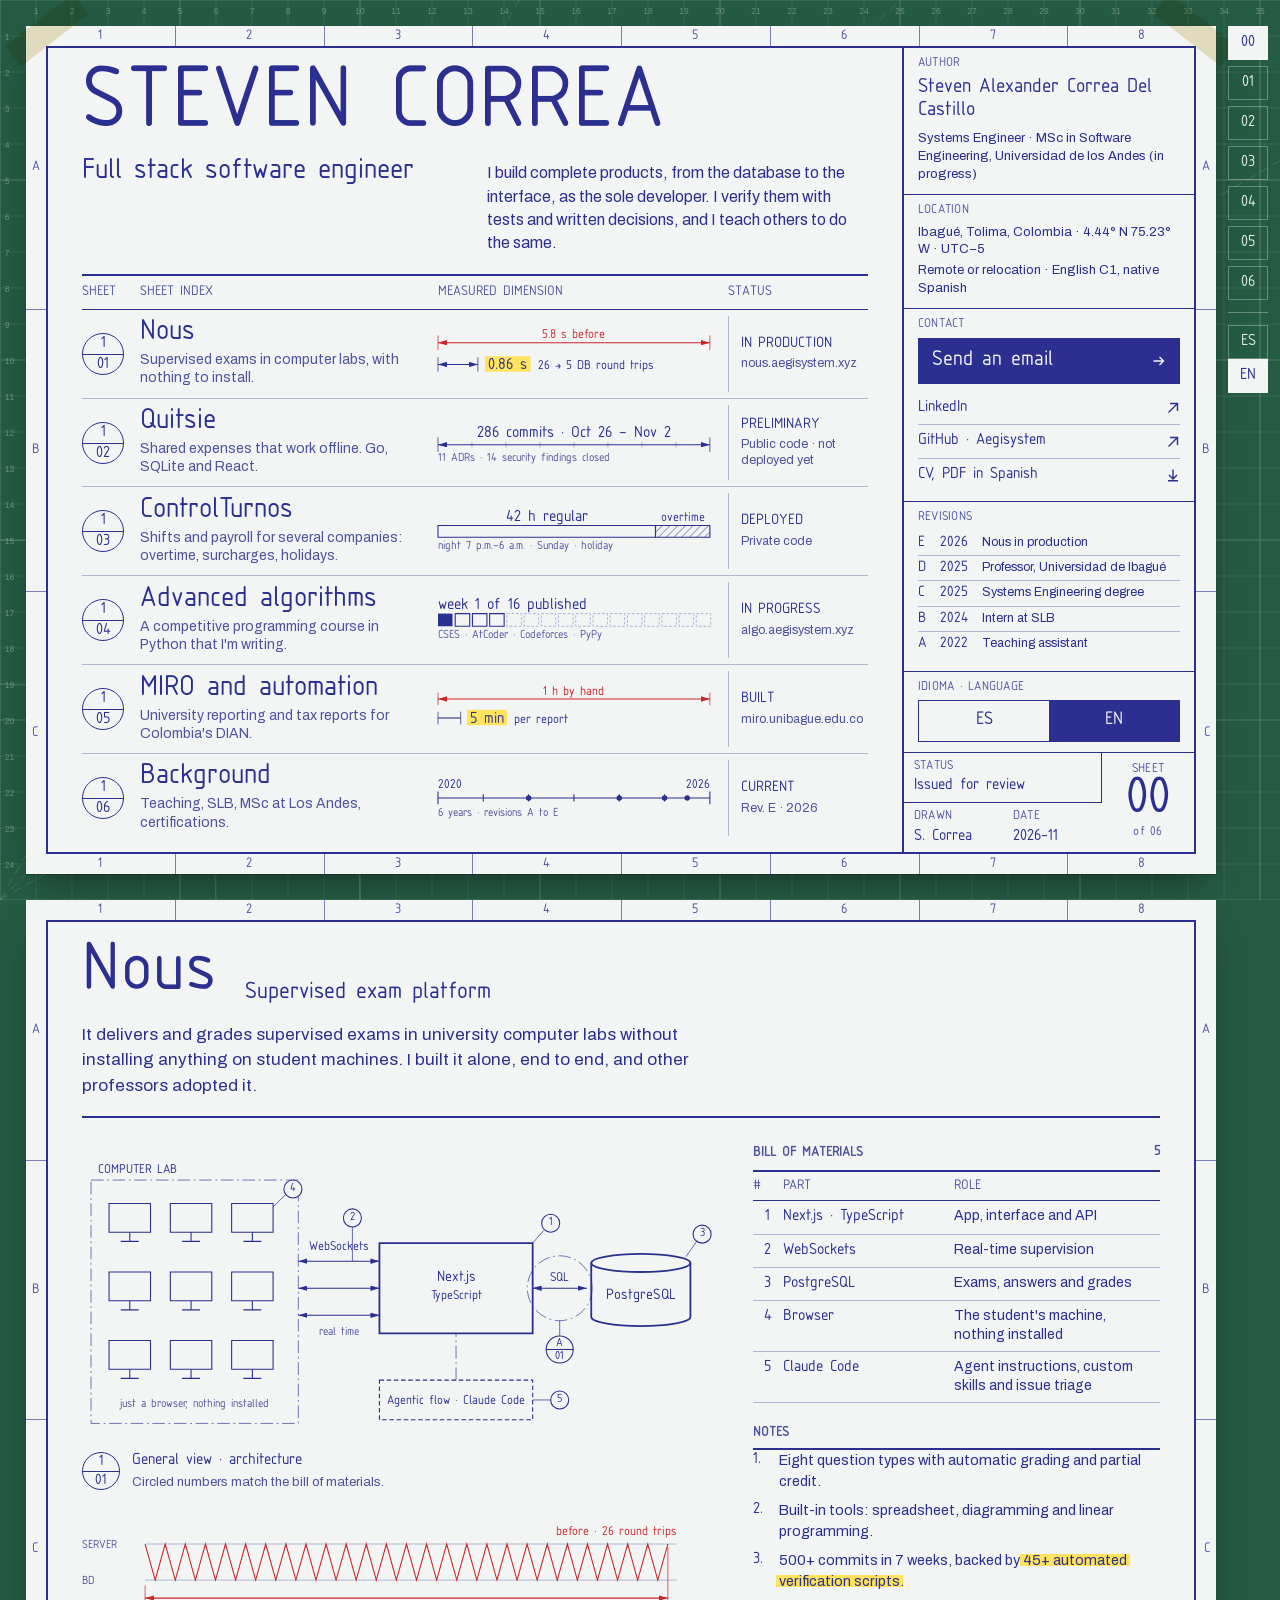
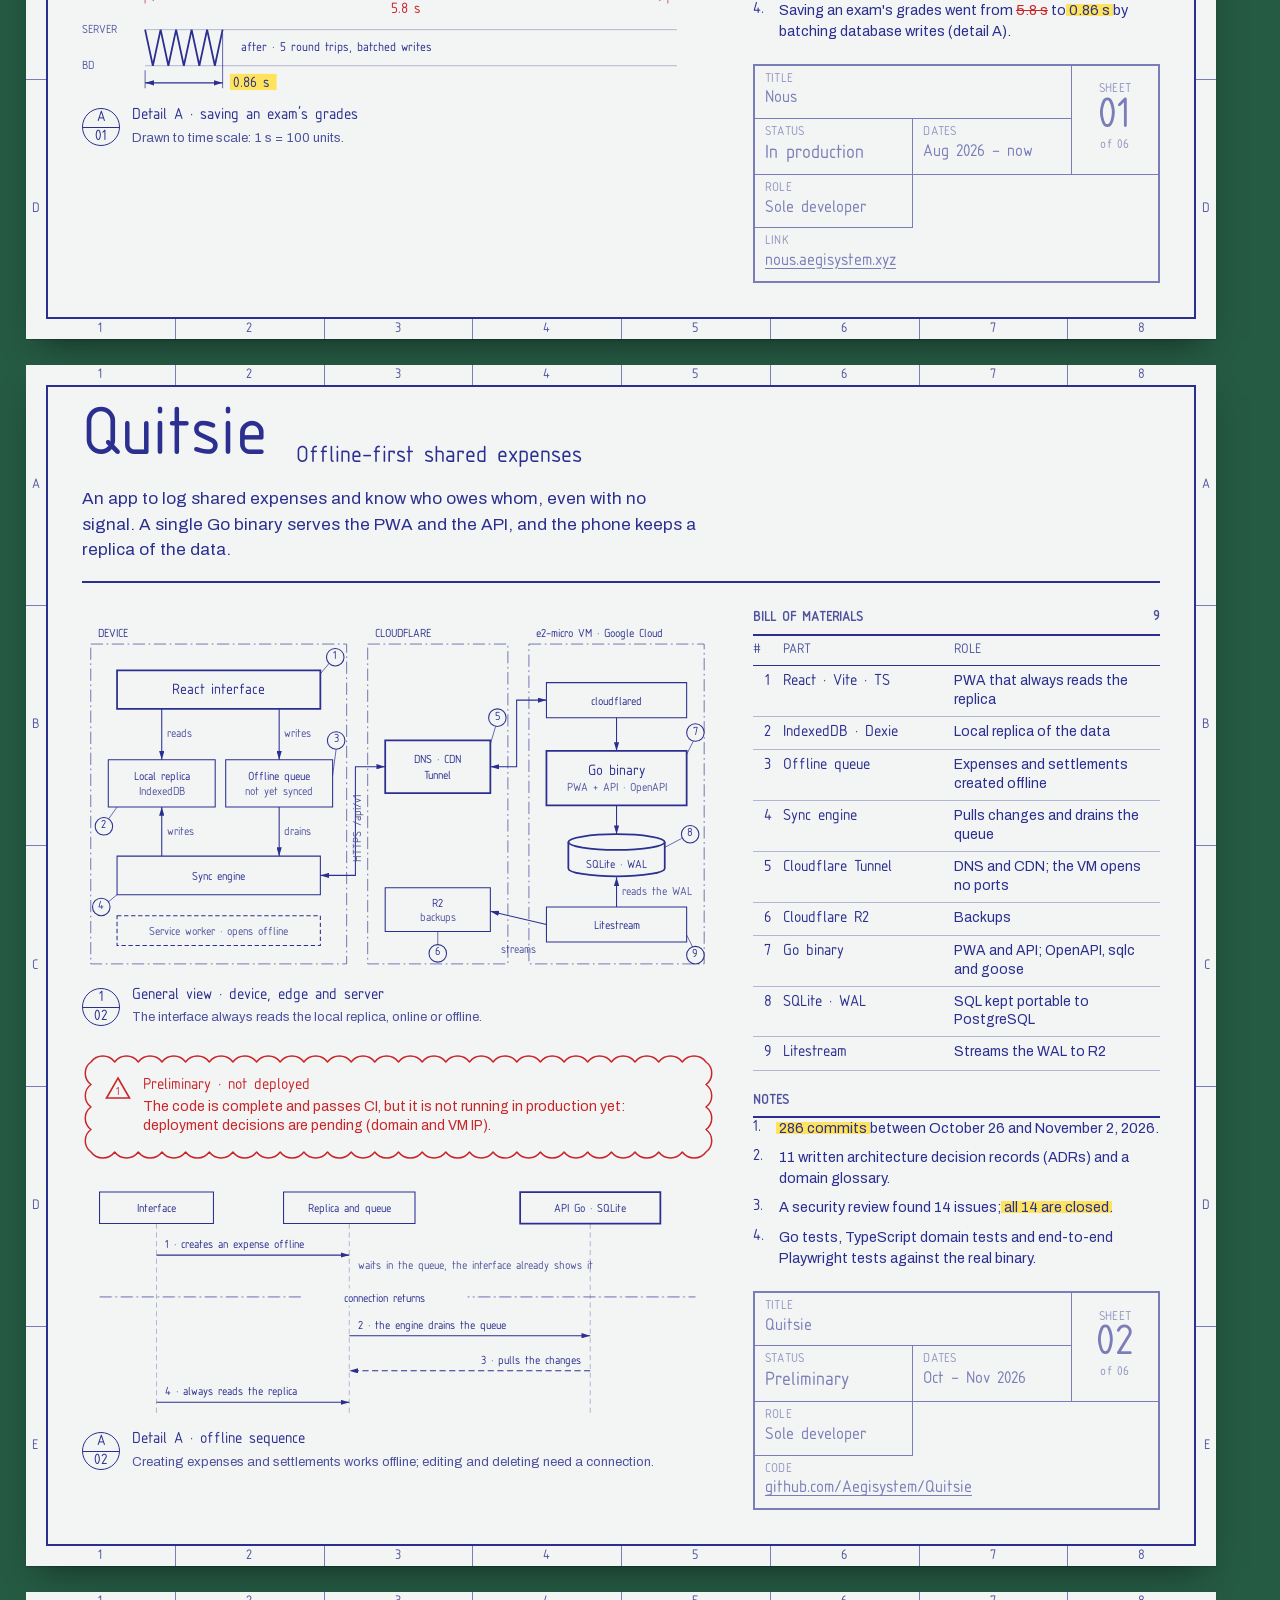
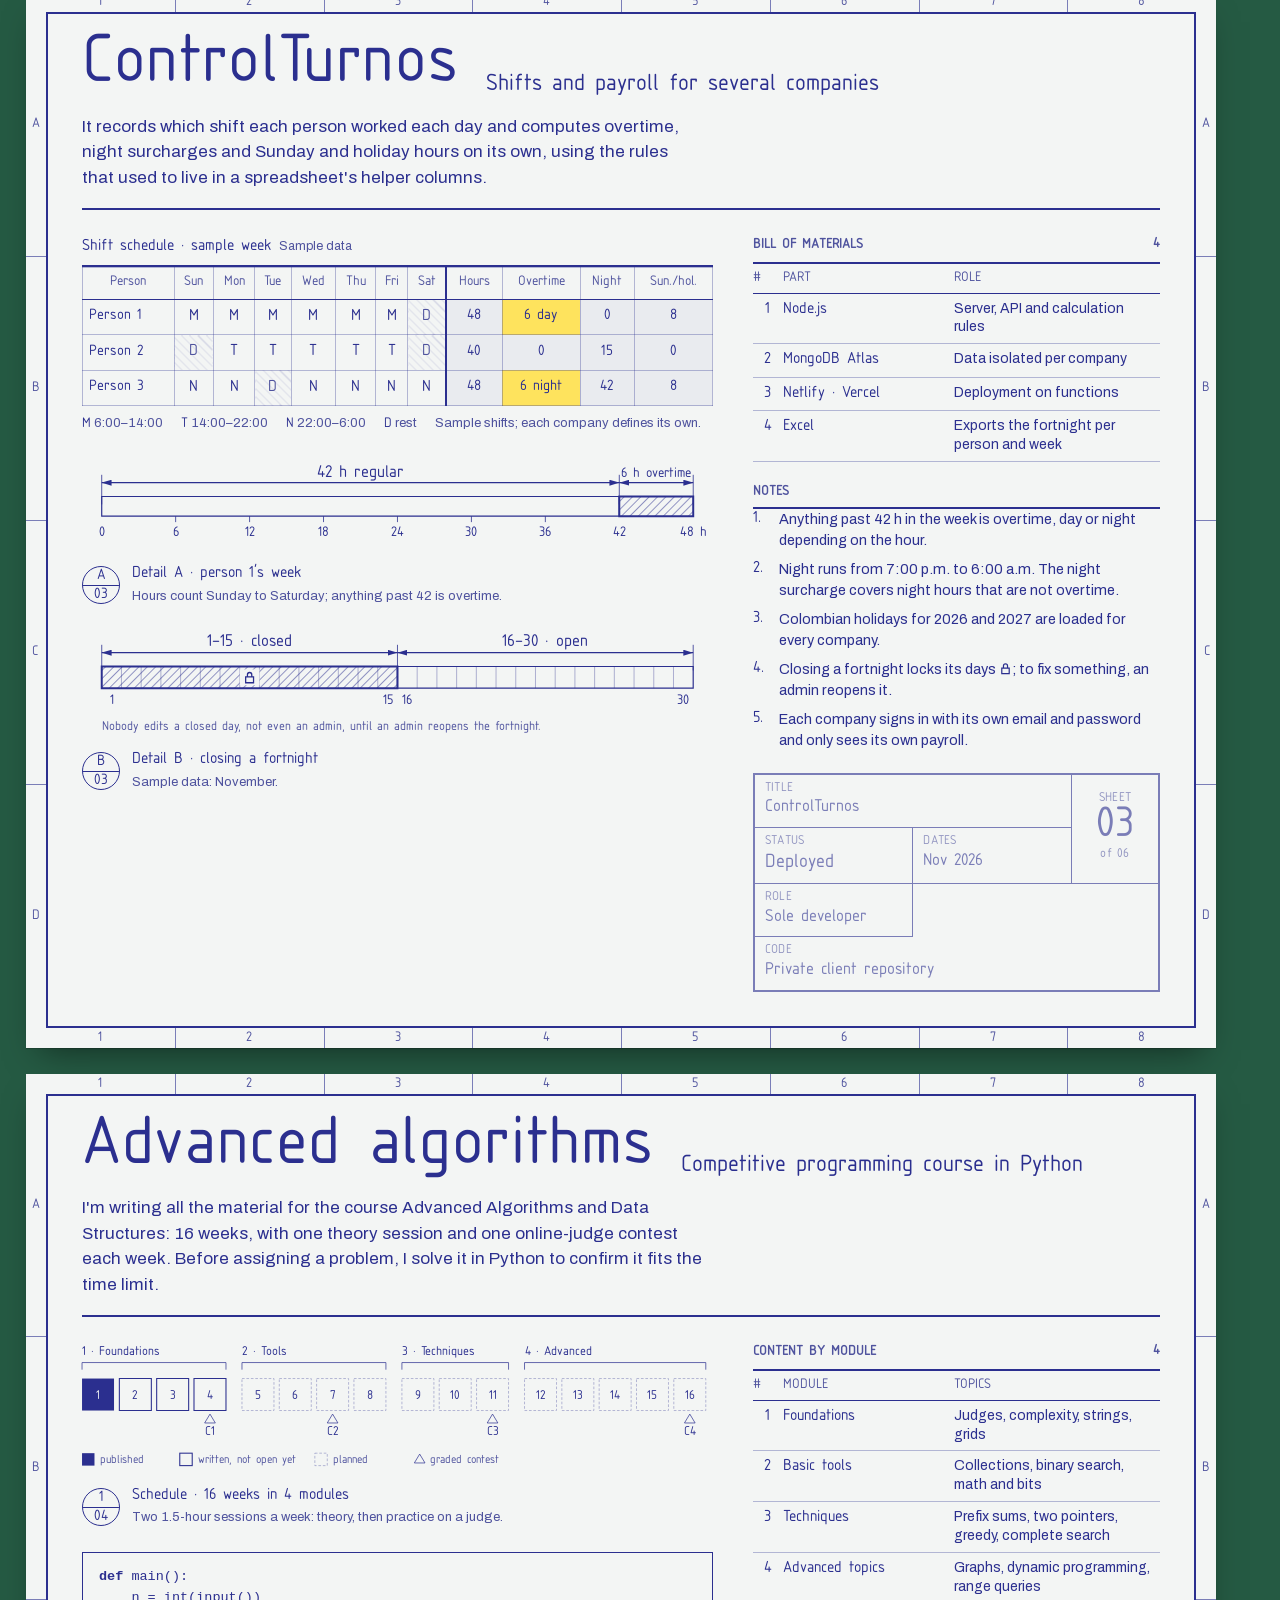
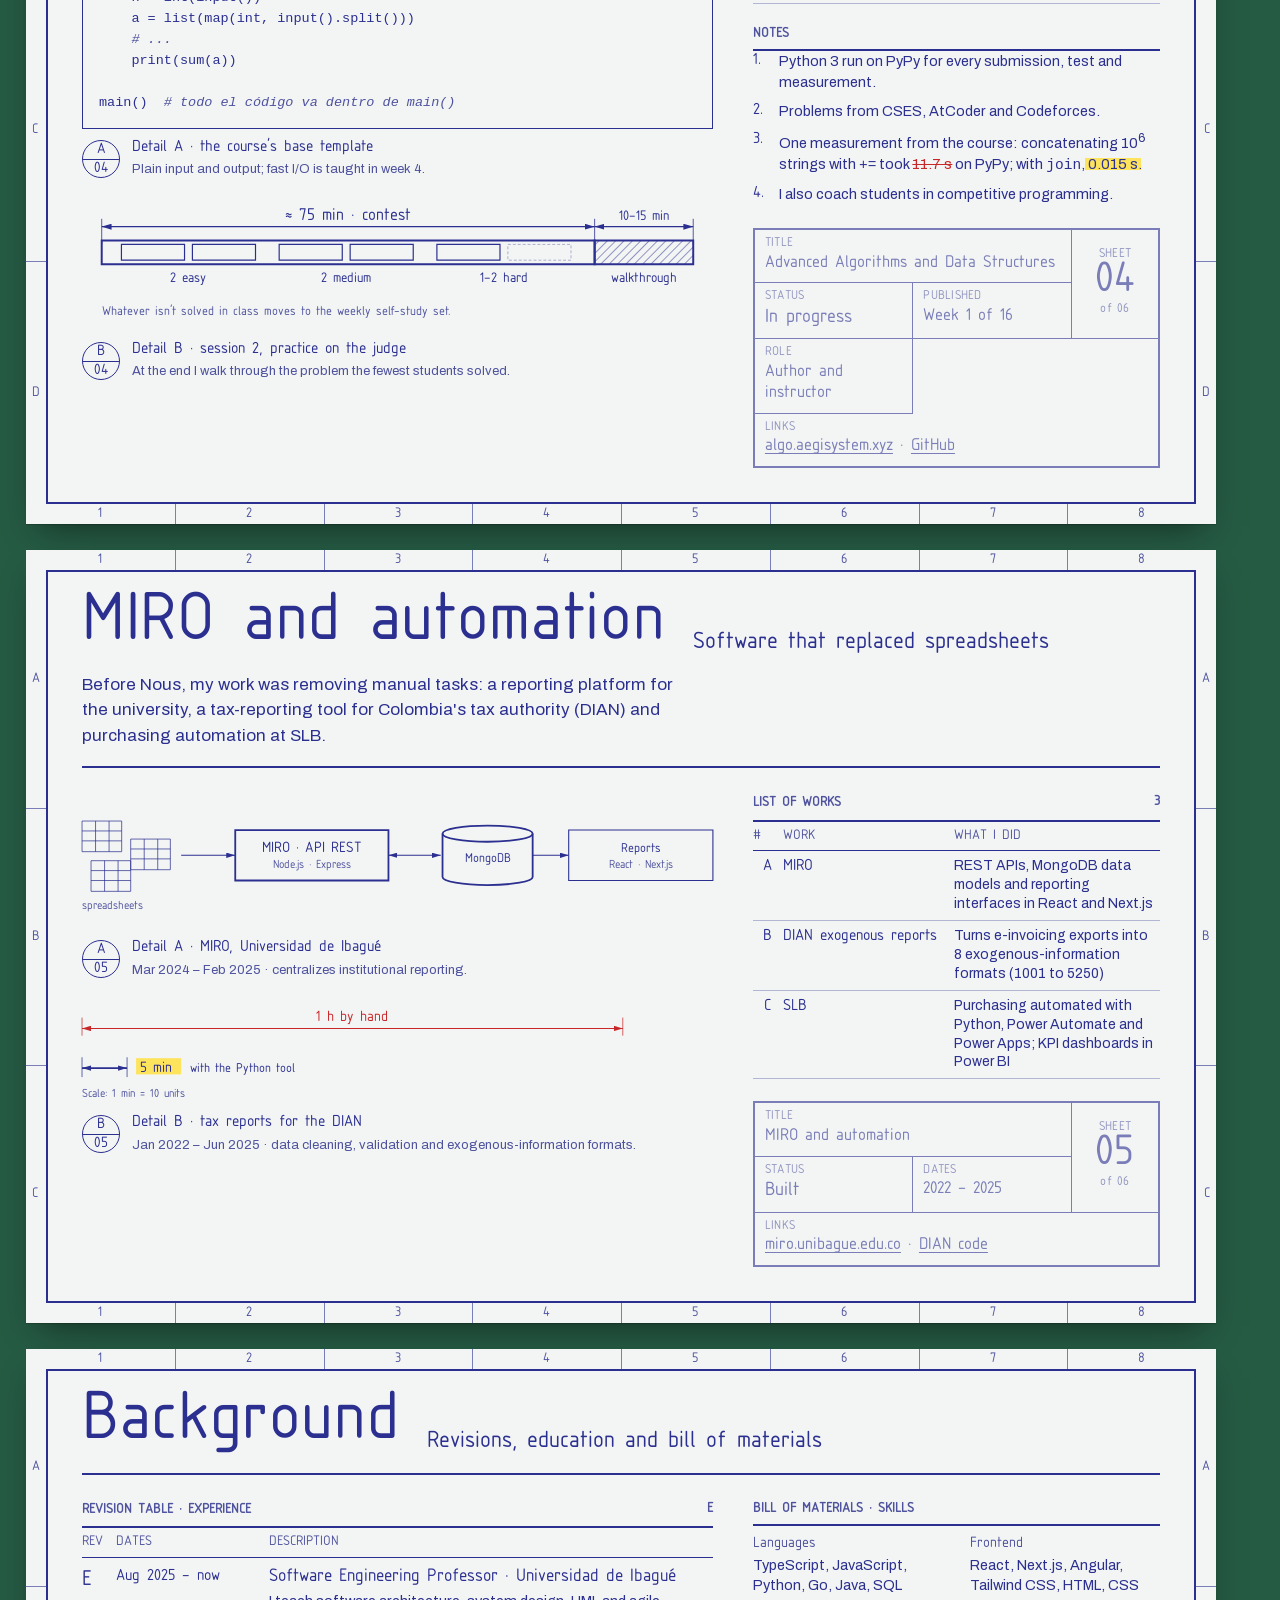
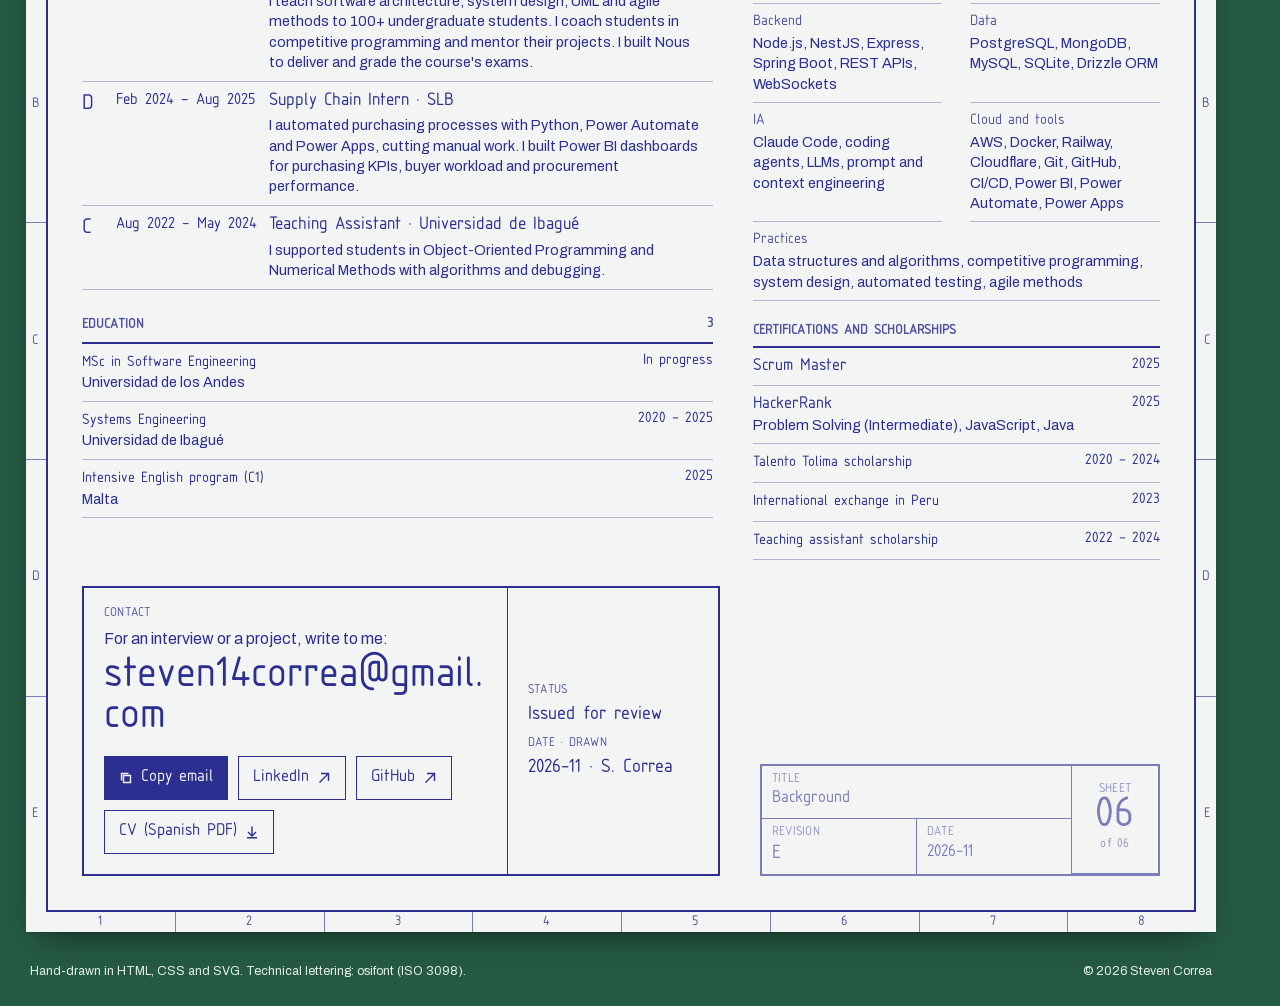
==== index.html @ 1d47030f "Portafolio "Juego de planos" en ES/EN, listo para GitHub Pages Siete hojas de un juego de planos sob" ====
<!doctype html>
<html lang="es">
<head>
<meta charset="utf-8">
<meta name="viewport" content="width=device-width, initial-scale=1">
<title>Steven Correa · Ingeniero de software full stack</title>
<meta name="description" content="Portafolio de Steven Correa, ingeniero de software full stack en Ibagué, Colombia: Nous, Quitsie, ControlTurnos y un curso de programación competitiva, con cifras medidas.">
<meta name="theme-color" content="#255a43">
<meta property="og:type" content="website">
<meta property="og:title" content="Steven Correa · Ingeniero de software full stack">
<meta property="og:description" content="Productos completos construidos como único desarrollador, con cifras medidas. Ibagué, Colombia · remoto o reubicación.">
<link rel="alternate" hreflang="es" href="?lang=es">
<link rel="alternate" hreflang="en" href="?lang=en">
<link rel="icon" href="assets/favicon.svg" type="image/svg+xml">
<link rel="preload" href="assets/fonts/osifont.woff" as="font" type="font/woff" crossorigin>
<link rel="preload" href="assets/fonts/archivo.woff2" as="font" type="font/woff2" crossorigin>
<script>
(function () {
  var q = new URLSearchParams(location.search).get("lang");
  var l = q === "en" || q === "es" ? q : ((navigator.language || "es").toLowerCase().indexOf("es") === 0 ? "es" : "en");
  var d = document.documentElement;
  d.lang = l;
  d.className = "js";
  if (l === "en") {
    document.title = "Steven Correa · Full stack software engineer";
    document.querySelector('meta[name="description"]').setAttribute("content", "Portfolio of Steven Correa, full stack software engineer in Ibagué, Colombia: Nous, Quitsie, ControlTurnos and a competitive programming course, with measured numbers.");
  }
})();
</script>
<link rel="stylesheet" href="assets/css/planos.css">
</head>
<body>
<a class="skip" href="#h00"><span lang="es">Ir al contenido</span><span lang="en">Skip to content</span></a>

<svg width="0" height="0" style="position:absolute" aria-hidden="true" focusable="false">
  <defs>
    <marker id="arr" viewBox="0 0 10 6" refX="10" refY="3" markerWidth="10" markerHeight="6" markerUnits="userSpaceOnUse" orient="auto-start-reverse"><path d="M0 0L10 3L0 6z" fill="#2b2f8f"/></marker>
    <marker id="arr-r" viewBox="0 0 10 6" refX="10" refY="3" markerWidth="10" markerHeight="6" markerUnits="userSpaceOnUse" orient="auto-start-reverse"><path d="M0 0L10 3L0 6z" fill="#c9262a"/></marker>
    <pattern id="hatch" width="6" height="6" patternUnits="userSpaceOnUse" patternTransform="rotate(45)"><line x1="0" y1="0" x2="0" y2="6" stroke="#2b2f8f" stroke-width="1"/></pattern>
    <symbol id="i-ext" viewBox="0 0 14 14"><path d="M4 2.5h7.5V10M11.5 2.5 2.5 11.5" fill="none" stroke="currentColor" stroke-width="1.4"/></symbol>
    <symbol id="i-down" viewBox="0 0 14 14"><path d="M7 1.5v9M3 7l4 4 4-4M2 12.8h10" fill="none" stroke="currentColor" stroke-width="1.4"/></symbol>
    <symbol id="i-right" viewBox="0 0 14 14"><path d="M1.5 7h10M7.5 3l4 4-4 4" fill="none" stroke="currentColor" stroke-width="1.4"/></symbol>
    <symbol id="i-copy" viewBox="0 0 14 14"><path d="M4.5 4.5h7v7h-7zM2.5 9.5v-7h7" fill="none" stroke="currentColor" stroke-width="1.4"/></symbol>
    <symbol id="i-delta" viewBox="0 0 26 24"><path d="M13 2 24.5 22h-23z" fill="none" stroke="currentColor" stroke-width="1.6"/><text x="13" y="18.5" text-anchor="middle" font-family="Osifont, sans-serif" font-size="11" fill="currentColor">1</text></symbol>
    <symbol id="i-lock" viewBox="0 0 14 14"><path d="M3 6.5h8v6H3zM4.8 6.5V4.3a2.2 2.2 0 0 1 4.4 0v2.2" fill="none" stroke="currentColor" stroke-width="1.3"/></symbol>
  </defs>
</svg>

<nav class="rail" aria-label="Hojas del portafolio">
  <a href="#h00" aria-current="true"><span class="sr-only" lang="es">Hoja </span><span class="sr-only" lang="en">Sheet </span>00</a>
  <a href="#h01"><span class="sr-only" lang="es">Hoja </span><span class="sr-only" lang="en">Sheet </span>01</a>
  <a href="#h02"><span class="sr-only" lang="es">Hoja </span><span class="sr-only" lang="en">Sheet </span>02</a>
  <a href="#h03"><span class="sr-only" lang="es">Hoja </span><span class="sr-only" lang="en">Sheet </span>03</a>
  <a href="#h04"><span class="sr-only" lang="es">Hoja </span><span class="sr-only" lang="en">Sheet </span>04</a>
  <a href="#h05"><span class="sr-only" lang="es">Hoja </span><span class="sr-only" lang="en">Sheet </span>05</a>
  <a href="#h06"><span class="sr-only" lang="es">Hoja </span><span class="sr-only" lang="en">Sheet </span>06</a>
  <hr>
  <span class="rail-lang" role="group" aria-label="Idioma / Language">
    <a href="?lang=es" data-set-lang="es" hreflang="es" lang="" aria-pressed="false">ES</a>
    <a href="?lang=en" data-set-lang="en" hreflang="en" lang="" aria-pressed="false">EN</a>
  </span>
</nav>

<main>

<!-- ============ HOJA 00 · PORTADA ============ -->
<article class="sheet sheet-0" id="h00" data-sheet="00" aria-labelledby="t00">
  <i class="tape tape-l" aria-hidden="true"></i><i class="tape tape-r" aria-hidden="true"></i>
  <div class="frame">
    <section class="cover-main">
      <h1 class="cover-name" id="t00">STEVEN CORREA</h1>
      <div class="role-line">
        <p class="role"><span lang="es">Ingeniero de software full stack</span><span lang="en">Full stack software engineer</span></p>
        <p lang="es">Construyo productos completos, de la base de datos a la interfaz, como único desarrollador. Los verifico con pruebas y decisiones escritas, y enseño a hacerlo.</p>
        <p lang="en">I build complete products, from the database to the interface, as the sole developer. I verify them with tests and written decisions, and I teach others to do the same.</p>
      </div>
      <div class="quick-contact">
        <a class="cta" href="mailto:steven14correa@gmail.com"><span lang="es">Escribir un correo</span><span lang="en">Send an email</span><svg aria-hidden="true"><use href="#i-right"/></svg></a>
        <a class="btn" href="assets/cv/CV_Steven_Correa_ES.pdf" download><span lang="es">CV en PDF</span><span lang="en">CV (Spanish PDF)</span> <svg aria-hidden="true"><use href="#i-down"/></svg></a>
      </div>

      <nav class="index" aria-labelledby="idx-t">
        <div class="index-head" aria-hidden="true">
          <span lang="es">HOJA</span><span lang="en">SHEET</span>
          <span id="idx-t"><span lang="es">ÍNDICE DE HOJAS</span><span lang="en">SHEET INDEX</span></span>
          <span lang="es">COTA MEDIDA</span><span lang="en">MEASURED DIMENSION</span>
          <span lang="es">ESTADO</span><span lang="en">STATUS</span>
        </div>
        <span class="sr-only" id="idx-t-sr"></span>
        <ol>
          <li><a class="index-row" href="#h01">
            <span class="bubble" aria-hidden="true"><i>1</i>01</span>
            <span class="ident"><span class="name">Nous</span><span class="desc"><span lang="es">Exámenes supervisados en salas de cómputo, sin instalar nada.</span><span lang="en">Supervised exams in computer labs, with nothing to install.</span></span></span>
            <svg class="dw" viewBox="0 0 320 52" role="img" aria-label="5.8 s → 0.86 s">
              <line class="ln red pl" x1="0" y1="14" x2="300" y2="14" marker-start="url(#arr-r)" marker-end="url(#arr-r)"/>
              <line class="ln red thin pl" x1="0" y1="6" x2="0" y2="22"/><line class="ln red thin pl" x1="300" y1="6" x2="300" y2="22"/>
              <text class="t-red" x="150" y="9" text-anchor="middle"><tspan lang="es">5.8 s antes</tspan><tspan lang="en">5.8 s before</tspan></text>
              <line class="ln pl" x1="0" y1="38" x2="44" y2="38" marker-start="url(#arr)" marker-end="url(#arr)"/>
              <line class="ln thin pl" x1="0" y1="30" x2="0" y2="46"/><line class="ln thin pl" x1="44" y1="30" x2="44" y2="46"/>
              <rect class="hl-r" x="52" y="29" width="50" height="17"/>
              <text class="t-l" x="55" y="43">0.86 s</text>
              <text x="110" y="43"><tspan lang="es">26 → 5 viajes a la BD</tspan><tspan lang="en">26 → 5 DB round trips</tspan></text>
            </svg>
            <span class="status"><span lang="es">EN PRODUCCIÓN</span><span lang="en">IN PRODUCTION</span><small>nous.aegisystem.xyz</small></span>
          </a></li>
          <li><a class="index-row" href="#h02">
            <span class="bubble" aria-hidden="true"><i>1</i>02</span>
            <span class="ident"><span class="name">Quitsie</span><span class="desc"><span lang="es">Gastos compartidos que funcionan sin conexión. Go, SQLite y React.</span><span lang="en">Shared expenses that work offline. Go, SQLite and React.</span></span></span>
            <svg class="dw" viewBox="0 0 320 44" role="img" aria-label="286 commits">
              <line class="ln pl" x1="0" y1="24" x2="300" y2="24" marker-start="url(#arr)" marker-end="url(#arr)"/>
              <line class="ln thin pl" x1="0" y1="16" x2="0" y2="32"/><line class="ln thin pl" x1="300" y1="16" x2="300" y2="32"/>
              <g class="faint"><line x1="37.5" y1="21" x2="37.5" y2="27"/><line x1="75" y1="21" x2="75" y2="27"/><line x1="112.5" y1="21" x2="112.5" y2="27"/><line x1="150" y1="21" x2="150" y2="27"/><line x1="187.5" y1="21" x2="187.5" y2="27"/><line x1="225" y1="21" x2="225" y2="27"/><line x1="262.5" y1="21" x2="262.5" y2="27"/></g>
              <text class="t-l" x="150" y="15" text-anchor="middle"><tspan lang="es">286 commits · 26 oct – 2 nov</tspan><tspan lang="en">286 commits · Oct 26 – Nov 2</tspan></text>
              <text class="t-s" x="0" y="42"><tspan lang="es">11 ADR · 14 hallazgos de seguridad cerrados</tspan><tspan lang="en">11 ADRs · 14 security findings closed</tspan></text>
            </svg>
            <span class="status"><span lang="es">PRELIMINAR</span><span lang="en">PRELIMINARY</span><small><span lang="es">Código público · sin desplegar</span><span lang="en">Public code · not deployed yet</span></small></span>
          </a></li>
          <li><a class="index-row" href="#h03">
            <span class="bubble" aria-hidden="true"><i>1</i>03</span>
            <span class="ident"><span class="name">ControlTurnos</span><span class="desc"><span lang="es">Turnos y nómina para varias empresas: extras, recargos y festivos.</span><span lang="en">Shifts and payroll for several companies: overtime, surcharges, holidays.</span></span></span>
            <svg class="dw" viewBox="0 0 320 44" role="img" aria-label="42 h">
              <rect class="ln pl" x="0" y="16" width="240" height="13"/>
              <rect class="hatch" x="240" y="16" width="60" height="13"/><rect class="ln pl" x="240" y="16" width="60" height="13"/>
              <text class="t-l" x="120" y="11" text-anchor="middle"><tspan lang="es">42 h ordinarias</tspan><tspan lang="en">42 h regular</tspan></text>
              <text x="270" y="11" text-anchor="middle"><tspan lang="es">extra</tspan><tspan lang="en">overtime</tspan></text>
              <text class="t-s" x="0" y="42"><tspan lang="es">nocturno 7 p.m.–6 a.m. · dominical · festivo</tspan><tspan lang="en">night 7 p.m.–6 a.m. · Sunday · holiday</tspan></text>
            </svg>
            <span class="status"><span lang="es">DESPLEGADO</span><span lang="en">DEPLOYED</span><small><span lang="es">Código privado</span><span lang="en">Private code</span></small></span>
          </a></li>
          <li><a class="index-row" href="#h04">
            <span class="bubble" aria-hidden="true"><i>1</i>04</span>
            <span class="ident"><span class="name"><span lang="es">Algoritmia avanzada</span><span lang="en">Advanced algorithms</span></span><span class="desc"><span lang="es">Curso de programación competitiva en Python que estoy escribiendo.</span><span lang="en">A competitive programming course in Python that I'm writing.</span></span></span>
            <svg class="dw" viewBox="0 0 320 44" role="img" aria-label="1 / 16">
              <rect class="fill-ink" x="0" y="15" width="16" height="14"/>
              <rect class="ln pl" x="19" y="15" width="16" height="14"/><rect class="ln pl" x="38" y="15" width="16" height="14"/><rect class="ln pl" x="57" y="15" width="16" height="14"/>
              <g class="faint" stroke-dasharray="3 2"><rect x="76" y="15" width="16" height="14"/><rect x="95" y="15" width="16" height="14"/><rect x="114" y="15" width="16" height="14"/><rect x="133" y="15" width="16" height="14"/><rect x="152" y="15" width="16" height="14"/><rect x="171" y="15" width="16" height="14"/><rect x="190" y="15" width="16" height="14"/><rect x="209" y="15" width="16" height="14"/><rect x="228" y="15" width="16" height="14"/><rect x="247" y="15" width="16" height="14"/><rect x="266" y="15" width="16" height="14"/><rect x="285" y="15" width="16" height="14"/></g>
              <text class="t-l" x="0" y="10"><tspan lang="es">semana 1 de 16 publicada</tspan><tspan lang="en">week 1 of 16 published</tspan></text>
              <text class="t-s" x="0" y="42">CSES · AtCoder · Codeforces · PyPy</text>
            </svg>
            <span class="status"><span lang="es">EN PROCESO</span><span lang="en">IN PROGRESS</span><small>algo.aegisystem.xyz</small></span>
          </a></li>
          <li><a class="index-row" href="#h05">
            <span class="bubble" aria-hidden="true"><i>1</i>05</span>
            <span class="ident"><span class="name"><span lang="es">MIRO y automatización</span><span lang="en">MIRO and automation</span></span><span class="desc"><span lang="es">Reportes institucionales y reportes tributarios para la DIAN.</span><span lang="en">University reporting and tax reports for Colombia's DIAN.</span></span></span>
            <svg class="dw" viewBox="0 0 320 44" role="img" aria-label="1 h → 5 min">
              <line class="ln red pl" x1="0" y1="11" x2="300" y2="11" marker-start="url(#arr-r)" marker-end="url(#arr-r)"/>
              <line class="ln red thin pl" x1="0" y1="4" x2="0" y2="18"/><line class="ln red thin pl" x1="300" y1="4" x2="300" y2="18"/>
              <text class="t-red" x="150" y="7" text-anchor="middle"><tspan lang="es">1 h a mano</tspan><tspan lang="en">1 h by hand</tspan></text>
              <line class="ln pl" x1="0" y1="32" x2="25" y2="32"/>
              <line class="ln thin pl" x1="0" y1="25" x2="0" y2="39"/><line class="ln thin pl" x1="25" y1="25" x2="25" y2="39"/>
              <rect class="hl-r" x="32" y="23" width="44" height="17"/>
              <text class="t-l" x="35" y="37">5 min</text>
              <text x="84" y="37"><tspan lang="es">por informe</tspan><tspan lang="en">per report</tspan></text>
            </svg>
            <span class="status"><span lang="es">CONSTRUIDO</span><span lang="en">BUILT</span><small>miro.unibague.edu.co</small></span>
          </a></li>
          <li><a class="index-row" href="#h06">
            <span class="bubble" aria-hidden="true"><i>1</i>06</span>
            <span class="ident"><span class="name"><span lang="es">Trayectoria</span><span lang="en">Background</span></span><span class="desc"><span lang="es">Docencia, SLB, maestría en Los Andes, certificaciones.</span><span lang="en">Teaching, SLB, MSc at Los Andes, certifications.</span></span></span>
            <svg class="dw" viewBox="0 0 320 44" role="img" aria-label="2020 – 2026">
              <line class="ln pl" x1="0" y1="22" x2="300" y2="22"/>
              <g class="ln"><line x1="0" y1="15" x2="0" y2="29"/><line x1="50" y1="18" x2="50" y2="26"/><line x1="100" y1="18" x2="100" y2="26"/><line x1="150" y1="18" x2="150" y2="26"/><line x1="200" y1="18" x2="200" y2="26"/><line x1="250" y1="18" x2="250" y2="26"/><line x1="300" y1="15" x2="300" y2="29"/></g>
              <circle class="fill-ink" cx="100" cy="22" r="3"/><circle class="fill-ink" cx="200" cy="22" r="3"/><circle class="fill-ink" cx="250" cy="22" r="3"/><circle class="fill-ink" cx="275" cy="22" r="3"/>
              <text x="0" y="11">2020</text><text x="300" y="11" text-anchor="end">2026</text>
              <text class="t-s" x="0" y="42"><tspan lang="es">6 años · revisiones A a E</tspan><tspan lang="en">6 years · revisions A to E</tspan></text>
            </svg>
            <span class="status"><span lang="es">VIGENTE</span><span lang="en">CURRENT</span><small>Rev. E · 2026</small></span>
          </a></li>
        </ol>
      </nav>
    </section>

    <aside class="tb" aria-label="Rótulo / Title block">
      <div class="cell">
        <span class="cell-label"><span lang="es">AUTOR</span><span lang="en">AUTHOR</span></span>
        <p class="val">Steven Alexander Correa Del Castillo</p>
        <p style="margin-top:6px"><span lang="es">Ingeniero de Sistemas · Maestría en Ingeniería de Software, Uniandes (en curso)</span><span lang="en">Systems Engineer · MSc in Software Engineering, Universidad de los Andes (in progress)</span></p>
      </div>
      <div class="cell">
        <span class="cell-label"><span lang="es">UBICACIÓN</span><span lang="en">LOCATION</span></span>
        <p><span lang="es">Ibagué, Tolima, Colombia · 4.44° N 75.23° O · UTC−5</span><span lang="en">Ibagué, Tolima, Colombia · 4.44° N 75.23° W · UTC−5</span></p>
        <p><span lang="es">Remoto o reubicación · Inglés C1, español nativo</span><span lang="en">Remote or relocation · English C1, native Spanish</span></p>
      </div>
      <div class="cell">
        <span class="cell-label"><span lang="es">CONTACTO</span><span lang="en">CONTACT</span></span>
        <a class="cta" href="mailto:steven14correa@gmail.com"><span lang="es">Escribir un correo</span><span lang="en">Send an email</span><svg aria-hidden="true"><use href="#i-right"/></svg></a>
        <div class="links">
          <a href="https://www.linkedin.com/in/Stev-Corr" rel="noopener" target="_blank">LinkedIn <svg aria-hidden="true"><use href="#i-ext"/></svg></a>
          <a href="https://github.com/Aegisystem" rel="noopener" target="_blank">GitHub · Aegisystem <svg aria-hidden="true"><use href="#i-ext"/></svg></a>
          <a href="assets/cv/CV_Steven_Correa_ES.pdf" download><span lang="es">CV en PDF</span><span lang="en">CV, PDF in Spanish</span> <svg aria-hidden="true"><use href="#i-down"/></svg></a>
        </div>
      </div>
      <div class="cell grow">
        <span class="cell-label"><span lang="es">REVISIONES</span><span lang="en">REVISIONS</span></span>
        <table class="revs">
          <tr><td>E</td><td>2026</td><td><span lang="es">Nous en producción</span><span lang="en">Nous in production</span></td></tr>
          <tr><td>D</td><td>2025</td><td><span lang="es">Profesor, Universidad de Ibagué</span><span lang="en">Professor, Universidad de Ibagué</span></td></tr>
          <tr><td>C</td><td>2025</td><td><span lang="es">Ingeniero de Sistemas</span><span lang="en">Systems Engineering degree</span></td></tr>
          <tr><td>B</td><td>2024</td><td><span lang="es">Practicante en SLB</span><span lang="en">Intern at SLB</span></td></tr>
          <tr><td>A</td><td>2022</td><td><span lang="es">Monitor académico</span><span lang="en">Teaching assistant</span></td></tr>
        </table>
      </div>
      <div class="cell">
        <span class="cell-label" id="lang-l">IDIOMA · LANGUAGE</span>
        <div class="lang-switch" role="group" aria-labelledby="lang-l">
          <a href="?lang=es" data-set-lang="es" hreflang="es" lang="" aria-pressed="false">ES</a>
          <a href="?lang=en" data-set-lang="en" hreflang="en" lang="" aria-pressed="false">EN</a>
        </div>
      </div>
      <div class="cell meta">
        <div style="grid-column: 1 / 3"><span class="cell-label"><span lang="es">ESTADO</span><span lang="en">STATUS</span></span><span class="v"><span lang="es">Emitido para revisión</span><span lang="en">Issued for review</span></span></div>
        <div class="sheet-no"><span class="cell-label"><span lang="es">HOJA</span><span lang="en">SHEET</span></span><span class="v">00</span><span class="cell-label"><span lang="es">de 06</span><span lang="en">of 06</span></span></div>
        <div class="r2"><span class="cell-label"><span lang="es">DIBUJÓ</span><span lang="en">DRAWN</span></span><span class="v">S. Correa</span></div>
        <div class="r2" style="border-right:0"><span class="cell-label"><span lang="es">FECHA</span><span lang="en">DATE</span></span><span class="v">2026-11</span></div>
      </div>
    </aside>
  </div>
</article>

<!-- ============ HOJA 01 · NOUS ============ -->
<article class="sheet" id="h01" data-sheet="01" aria-labelledby="t01">
  <div class="frame">
    <div class="sheet-body">
      <header class="sheet-head">
        <h2 class="sheet-title" id="t01">Nous</h2>
        <p class="sheet-sub"><span lang="es">Plataforma de exámenes supervisados</span><span lang="en">Supervised exam platform</span></p>
        <p class="lede" lang="es">Aplica y califica exámenes supervisados en salas de cómputo sin instalar nada en los equipos de los estudiantes. La construí solo, de punta a punta, y otros docentes la adoptaron.</p>
        <p class="lede" lang="en">It delivers and grades supervised exams in university computer labs without installing anything on student machines. I built it alone, end to end, and other professors adopted it.</p>
      </header>

      <div class="draw">
        <figure class="view">
          <div class="pan"><svg class="dw" viewBox="0 0 700 330" role="img" aria-labelledby="v01a">
            <title id="v01a">Navegadores de la sala conectados por WebSockets a un servidor Next.js que guarda en PostgreSQL / Lab browsers connected over WebSockets to a Next.js server that stores in PostgreSQL</title>
            <rect class="ctr pl" x="10" y="40" width="230" height="270"/>
            <text x="18" y="32"><tspan lang="es">SALA DE CÓMPUTO</tspan><tspan lang="en">COMPUTER LAB</tspan></text>
            <g class="ln">
              <rect class="pl" x="30" y="66" width="46" height="32"/><path class="pl" d="M53 98v10M43 108h20"/>
              <rect class="pl" x="98" y="66" width="46" height="32"/><path class="pl" d="M121 98v10M111 108h20"/>
              <rect class="pl" x="166" y="66" width="46" height="32"/><path class="pl" d="M189 98v10M179 108h20"/>
              <rect class="pl" x="30" y="142" width="46" height="32"/><path class="pl" d="M53 174v10M43 184h20"/>
              <rect class="pl" x="98" y="142" width="46" height="32"/><path class="pl" d="M121 174v10M111 184h20"/>
              <rect class="pl" x="166" y="142" width="46" height="32"/><path class="pl" d="M189 174v10M179 184h20"/>
              <rect class="pl" x="30" y="218" width="46" height="32"/><path class="pl" d="M53 250v10M43 260h20"/>
              <rect class="pl" x="98" y="218" width="46" height="32"/><path class="pl" d="M121 250v10M111 260h20"/>
              <rect class="pl" x="166" y="218" width="46" height="32"/><path class="pl" d="M189 250v10M179 260h20"/>
            </g>
            <text class="t-s" x="125" y="292" text-anchor="middle"><tspan lang="es">solo un navegador, nada instalado</tspan><tspan lang="en">just a browser, nothing installed</tspan></text>

            <line class="ln pl" x1="240" y1="130" x2="330" y2="130" marker-start="url(#arr)" marker-end="url(#arr)"/>
            <line class="ln pl" x1="240" y1="160" x2="330" y2="160" marker-start="url(#arr)" marker-end="url(#arr)"/>
            <line class="ln pl" x1="240" y1="190" x2="330" y2="190" marker-start="url(#arr)" marker-end="url(#arr)"/>
            <text x="285" y="118" text-anchor="middle">WebSockets</text>
            <text class="t-s" x="285" y="212" text-anchor="middle"><tspan lang="es">tiempo real</tspan><tspan lang="en">real time</tspan></text>

            <rect class="bx thick pl" x="330" y="110" width="170" height="100"/>
            <text class="t-l" x="415" y="152" text-anchor="middle">Next.js</text>
            <text x="415" y="172" text-anchor="middle">TypeScript</text>

            <line class="ln pl" x1="500" y1="160" x2="560" y2="160" marker-start="url(#arr)" marker-end="url(#arr)"/>
            <text x="530" y="152" text-anchor="middle">SQL</text>
            <circle class="ctr pl" cx="530" cy="160" r="36"/>
            <g transform="translate(530 228)"><circle class="ln" r="15" fill="#f3f5f4"/><line class="ln" x1="-15" y1="0" x2="15" y2="0"/><text y="-4" text-anchor="middle" style="font-size:12px">A</text><text y="11" text-anchor="middle" style="font-size:12px">01</text></g>
            <line class="ln thin" x1="530" y1="196" x2="530" y2="213"/>

            <path class="ln thick pl" d="M565 132v60a55 10 0 0 0 110 0v-60"/>
            <ellipse class="ln thick pl" cx="620" cy="132" rx="55" ry="10"/>
            <text class="t-l" x="620" y="172" text-anchor="middle">PostgreSQL</text>

            <rect class="bx pl" x="330" y="262" width="170" height="44" stroke-dasharray="5 3"/>
            <text x="415" y="289" text-anchor="middle"><tspan lang="es">Flujo agéntico · Claude Code</tspan><tspan lang="en">Agentic flow · Claude Code</tspan></text>
            <line class="ctr" x1="415" y1="262" x2="415" y2="210"/>

            <g class="balloon" data-item="4" tabindex="0"><line class="ln thin" x1="212" y1="70" x2="226" y2="56"/><circle cx="234" cy="50" r="10"/><text x="234" y="50">4</text></g>
            <g class="balloon" data-item="2" tabindex="0"><line class="ln thin" x1="300" y1="130" x2="300" y2="92"/><circle cx="300" cy="82" r="10"/><text x="300" y="82">2</text></g>
            <g class="balloon" data-item="1" tabindex="0"><line class="ln thin" x1="500" y1="110" x2="512" y2="96"/><circle cx="520" cy="88" r="10"/><text x="520" y="88">1</text></g>
            <g class="balloon" data-item="3" tabindex="0"><line class="ln thin" x1="670" y1="125" x2="682" y2="108"/><circle cx="688" cy="100" r="10"/><text x="688" y="100">3</text></g>
            <g class="balloon" data-item="5" tabindex="0"><line class="ln thin" x1="500" y1="284" x2="520" y2="284"/><circle cx="530" cy="284" r="10"/><text x="530" y="284">5</text></g>
          </svg></div>
          <figcaption><span class="bubble" aria-hidden="true"><i>1</i>01</span><span><span lang="es">Vista general · arquitectura</span><span lang="en">General view · architecture</span><small><span lang="es">Los números en círculo corresponden a la lista de materiales.</span><span lang="en">Circled numbers match the bill of materials.</span></small></span></figcaption>
        </figure>

        <figure class="view">
          <div class="pan"><svg class="dw" viewBox="0 0 700 200" role="img" aria-labelledby="v01b">
            <title id="v01b">Antes: 26 viajes a la base de datos en 5.8 s. Después: 5 viajes en 0.86 s / Before: 26 database round trips in 5.8 s. After: 5 round trips in 0.86 s</title>
            <text class="t-s" x="0" y="34"><tspan lang="es">SERV.</tspan><tspan lang="en">SERVER</tspan></text><text class="t-s" x="0" y="74">BD</text>
            <line class="faint" x1="70" y1="30" x2="660" y2="30"/><line class="faint" x1="70" y1="70" x2="660" y2="70"/>
            <path class="ln red pl" d="M70 30 L81.2 70 L92.3 30 L103.5 70 L114.6 30 L125.8 70 L136.9 30 L148.1 70 L159.2 30 L170.4 70 L181.5 30 L192.7 70 L203.8 30 L215.0 70 L226.2 30 L237.3 70 L248.5 30 L259.6 70 L270.8 30 L281.9 70 L293.1 30 L304.2 70 L315.4 30 L326.5 70 L337.7 30 L348.8 70 L360.0 30 L371.2 70 L382.3 30 L393.5 70 L404.6 30 L415.8 70 L426.9 30 L438.1 70 L449.2 30 L460.4 70 L471.5 30 L482.7 70 L493.8 30 L505.0 70 L516.2 30 L527.3 70 L538.5 30 L549.6 70 L560.8 30 L571.9 70 L583.1 30 L594.2 70 L605.4 30 L616.5 70 L627.7 30 L638.8 70 L650.0 30"/>
            <text class="t-red" x="660" y="20" text-anchor="end"><tspan lang="es">antes · 26 viajes</tspan><tspan lang="en">before · 26 round trips</tspan></text>
            <line class="ln red pl" x1="70" y1="90" x2="650" y2="90" marker-start="url(#arr-r)" marker-end="url(#arr-r)"/>
            <line class="ln red thin" x1="70" y1="76" x2="70" y2="96"/><line class="ln red thin" x1="650" y1="34" x2="650" y2="96"/>
            <text class="t-red t-l" x="360" y="106" text-anchor="middle">5.8 s</text>

            <text class="t-s" x="0" y="129"><tspan lang="es">SERV.</tspan><tspan lang="en">SERVER</tspan></text><text class="t-s" x="0" y="169">BD</text>
            <line class="faint" x1="70" y1="125" x2="660" y2="125"/><line class="faint" x1="70" y1="165" x2="660" y2="165"/>
            <path class="ln thick pl" d="M70 125 L78.6 165 L87.2 125 L95.8 165 L104.4 125 L113.0 165 L121.6 125 L130.2 165 L138.8 125 L147.4 165 L156.0 125"/>
            <text x="176" y="149"><tspan lang="es">después · 5 viajes, escrituras agrupadas</tspan><tspan lang="en">after · 5 round trips, batched writes</tspan></text>
            <line class="ln pl" x1="70" y1="184" x2="156" y2="184" marker-start="url(#arr)" marker-end="url(#arr)"/>
            <line class="ln thin" x1="70" y1="170" x2="70" y2="190"/><line class="ln thin" x1="156" y1="129" x2="156" y2="190"/>
            <rect class="hl-r" x="164" y="174" width="52" height="18"/>
            <text class="t-l" x="168" y="189">0.86 s</text>
          </svg></div>
          <figcaption><span class="bubble" aria-hidden="true"><i>A</i>01</span><span><span lang="es">Detalle A · guardar las notas de un examen</span><span lang="en">Detail A · saving an exam's grades</span><small><span lang="es">Dibujado a escala de tiempo: 1 s = 100 unidades.</span><span lang="en">Drawn to time scale: 1 s = 100 units.</span></small></span></figcaption>
        </figure>
      </div>

      <div class="side">
        <section>
          <h3 class="block-title"><span><span lang="es">LISTA DE MATERIALES</span><span lang="en">BILL OF MATERIALS</span></span><span>5</span></h3>
          <table class="bom">
            <thead><tr><th>#</th><th><span lang="es">PIEZA</span><span lang="en">PART</span></th><th><span lang="es">FUNCIÓN</span><span lang="en">ROLE</span></th></tr></thead>
            <tbody>
              <tr data-item="1"><td>1</td><td>Next.js · TypeScript</td><td><span lang="es">Aplicación, interfaz y API</span><span lang="en">App, interface and API</span></td></tr>
              <tr data-item="2"><td>2</td><td>WebSockets</td><td><span lang="es">Supervisión en tiempo real</span><span lang="en">Real-time supervision</span></td></tr>
              <tr data-item="3"><td>3</td><td>PostgreSQL</td><td><span lang="es">Exámenes, respuestas y notas</span><span lang="en">Exams, answers and grades</span></td></tr>
              <tr data-item="4"><td>4</td><td><span lang="es">Navegador</span><span lang="en">Browser</span></td><td><span lang="es">El equipo del estudiante, sin instalar nada</span><span lang="en">The student's machine, nothing installed</span></td></tr>
              <tr data-item="5"><td>5</td><td>Claude Code</td><td><span lang="es">Instrucciones para agentes, skills propias y triaje de issues</span><span lang="en">Agent instructions, custom skills and issue triage</span></td></tr>
            </tbody>
          </table>
        </section>
        <section>
          <h3 class="block-title"><span><span lang="es">NOTAS</span><span lang="en">NOTES</span></span></h3>
          <ol class="notes" lang="es">
            <li><span>Ocho tipos de pregunta con calificación automática y puntaje parcial.</span></li>
            <li><span>Herramientas integradas: hoja de cálculo, diagramación y programación lineal.</span></li>
            <li><span>Más de 500 commits en 7 semanas, respaldados por <span class="hl">más de 45 scripts</span> de verificación automatizada.</span></li>
            <li><span>Guardar las notas de un examen pasó de <span class="was">5.8 s</span> a <span class="hl">0.86 s</span> agrupando escrituras a la base de datos (detalle A).</span></li>
          </ol>
          <ol class="notes" lang="en">
            <li><span>Eight question types with automatic grading and partial credit.</span></li>
            <li><span>Built-in tools: spreadsheet, diagramming and linear programming.</span></li>
            <li><span>500+ commits in 7 weeks, backed by <span class="hl">45+ automated verification scripts</span>.</span></li>
            <li><span>Saving an exam's grades went from <span class="was">5.8 s</span> to <span class="hl">0.86 s</span> by batching database writes (detail A).</span></li>
          </ol>
        </section>
        <div class="tbh">
          <div class="wide"><span class="cell-label"><span lang="es">TÍTULO</span><span lang="en">TITLE</span></span><span class="v">Nous</span></div>
          <div class="no"><span class="cell-label"><span lang="es">HOJA</span><span lang="en">SHEET</span></span><span class="v lettering">01</span><span class="cell-label"><span lang="es">de 06</span><span lang="en">of 06</span></span></div>
          <div><span class="cell-label"><span lang="es">ESTADO</span><span lang="en">STATUS</span></span><span class="v status-v"><span lang="es">En producción</span><span lang="en">In production</span></span></div>
          <div><span class="cell-label"><span lang="es">FECHAS</span><span lang="en">DATES</span></span><span class="v"><span lang="es">Ago 2026 – hoy</span><span lang="en">Aug 2026 – now</span></span></div>
          <div><span class="cell-label"><span lang="es">ROL</span><span lang="en">ROLE</span></span><span class="v"><span lang="es">Único desarrollador</span><span lang="en">Sole developer</span></span></div>
          <div class="full last"><span class="cell-label"><span lang="es">ENLACE</span><span lang="en">LINK</span></span><span class="v"><a href="https://nous.aegisystem.xyz" rel="noopener" target="_blank">nous.aegisystem.xyz</a></span></div>
        </div>
      </div>
    </div>
  </div>
</article>

<!-- ============ HOJA 02 · QUITSIE ============ -->
<article class="sheet" id="h02" data-sheet="02" aria-labelledby="t02">
  <div class="frame">
    <div class="sheet-body">
      <header class="sheet-head">
        <h2 class="sheet-title" id="t02">Quitsie</h2>
        <p class="sheet-sub"><span lang="es">Gastos compartidos sin conexión</span><span lang="en">Offline-first shared expenses</span></p>
        <p class="lede" lang="es">Una app para registrar gastos compartidos y saber quién le debe cuánto a quién, aun sin señal. Un solo binario en Go sirve la PWA y la API, y el teléfono guarda una réplica de los datos.</p>
        <p class="lede" lang="en">An app to log shared expenses and know who owes whom, even with no signal. A single Go binary serves the PWA and the API, and the phone keeps a replica of the data.</p>
      </header>

      <div class="draw">
        <figure class="view">
          <div class="pan"><svg class="dw" viewBox="0 0 720 420" role="img" aria-labelledby="v02a">
            <title id="v02a">Dispositivo con réplica local y cola, Cloudflare como borde y respaldo, y una VM con el binario Go, SQLite y Litestream / Device with local replica and queue, Cloudflare as edge and backup, and a VM with the Go binary, SQLite and Litestream</title>
            <rect class="ctr pl" x="10" y="40" width="292" height="365"/>
            <text x="18" y="32"><tspan lang="es">DISPOSITIVO</tspan><tspan lang="en">DEVICE</tspan></text>
            <rect class="ctr pl" x="326" y="40" width="160" height="365"/>
            <text x="334" y="32">CLOUDFLARE</text>
            <rect class="ctr pl" x="510" y="40" width="200" height="365"/>
            <text x="518" y="32"><tspan lang="es">VM e2-micro · Google Cloud</tspan><tspan lang="en">e2-micro VM · Google Cloud</tspan></text>

            <rect class="bx thick pl" x="40" y="70" width="232" height="44"/>
            <text class="t-l" x="156" y="97" text-anchor="middle"><tspan lang="es">Interfaz React</tspan><tspan lang="en">React interface</tspan></text>
            <rect class="bx pl" x="30" y="172" width="122" height="54"/>
            <text x="91" y="195" text-anchor="middle"><tspan lang="es">Réplica local</tspan><tspan lang="en">Local replica</tspan></text><text class="t-s" x="91" y="212" text-anchor="middle">IndexedDB</text>
            <rect class="bx pl" x="164" y="172" width="122" height="54"/>
            <text x="225" y="195" text-anchor="middle"><tspan lang="es">Cola offline</tspan><tspan lang="en">Offline queue</tspan></text><text class="t-s" x="225" y="212" text-anchor="middle"><tspan lang="es">sin sincronizar</tspan><tspan lang="en">not yet synced</tspan></text>
            <rect class="bx pl" x="40" y="282" width="232" height="44"/>
            <text x="156" y="309" text-anchor="middle"><tspan lang="es">Motor de sincronización</tspan><tspan lang="en">Sync engine</tspan></text>
            <rect class="bx pl" x="40" y="350" width="232" height="34" stroke-dasharray="5 3"/>
            <text class="t-s" x="156" y="372" text-anchor="middle"><tspan lang="es">Service worker · abre sin red</tspan><tspan lang="en">Service worker · opens offline</tspan></text>

            <line class="ln pl" x1="91" y1="114" x2="91" y2="172" marker-end="url(#arr)"/><text class="t-s" x="97" y="146"><tspan lang="es">lee</tspan><tspan lang="en">reads</tspan></text>
            <line class="ln pl" x1="225" y1="114" x2="225" y2="172" marker-end="url(#arr)"/><text class="t-s" x="231" y="146"><tspan lang="es">crea</tspan><tspan lang="en">writes</tspan></text>
            <line class="ln pl" x1="91" y1="282" x2="91" y2="226" marker-end="url(#arr)"/><text class="t-s" x="97" y="258"><tspan lang="es">escribe</tspan><tspan lang="en">writes</tspan></text>
            <line class="ln pl" x1="225" y1="226" x2="225" y2="282" marker-end="url(#arr)"/><text class="t-s" x="231" y="258"><tspan lang="es">vacía</tspan><tspan lang="en">drains</tspan></text>

            <rect class="bx thick pl" x="346" y="150" width="120" height="60"/>
            <text x="406" y="176" text-anchor="middle">DNS · CDN</text><text x="406" y="194" text-anchor="middle">Tunnel</text>
            <rect class="bx pl" x="346" y="318" width="120" height="50"/>
            <text x="406" y="340" text-anchor="middle">R2</text><text class="t-s" x="406" y="356" text-anchor="middle"><tspan lang="es">respaldos</tspan><tspan lang="en">backups</tspan></text>

            <rect class="bx pl" x="530" y="84" width="160" height="40"/>
            <text x="610" y="109" text-anchor="middle">cloudflared</text>
            <rect class="bx thick pl" x="530" y="162" width="160" height="62"/>
            <text class="t-l" x="610" y="189" text-anchor="middle"><tspan lang="es">Binario Go</tspan><tspan lang="en">Go binary</tspan></text><text class="t-s" x="610" y="208" text-anchor="middle">PWA + API · OpenAPI</text>
            <path class="ln thick pl" d="M555 266v30a55 9 0 0 0 110 0v-30"/>
            <ellipse class="ln thick pl" cx="610" cy="266" rx="55" ry="9"/>
            <text x="610" y="296" text-anchor="middle">SQLite · WAL</text>
            <rect class="bx pl" x="530" y="340" width="160" height="40"/>
            <text x="610" y="365" text-anchor="middle">Litestream</text>

            <polyline class="ln pl" points="272,304 312,304 312,180 346,180" marker-start="url(#arr)" marker-end="url(#arr)" fill="none"/>
            <text class="t-s" x="318" y="250" transform="rotate(-90 318 250)" text-anchor="middle">HTTPS /api/v1</text>
            <polyline class="ln pl" points="466,180 496,180 496,104 530,104" marker-start="url(#arr)" marker-end="url(#arr)" fill="none"/>
            <line class="ln pl" x1="610" y1="124" x2="610" y2="162" marker-end="url(#arr)"/>
            <line class="ln pl" x1="610" y1="224" x2="610" y2="257" marker-end="url(#arr)"/>
            <line class="ln pl" x1="610" y1="340" x2="610" y2="306" marker-end="url(#arr)"/><text class="t-s" x="616" y="326"><tspan lang="es">lee el WAL</tspan><tspan lang="en">reads the WAL</tspan></text>
            <line class="ln pl" x1="530" y1="360" x2="466" y2="345" marker-end="url(#arr)"/><text class="t-s" x="498" y="392" text-anchor="middle"><tspan lang="es">replica</tspan><tspan lang="en">streams</tspan></text>

            <g class="balloon" data-item="1" tabindex="0"><line class="ln thin" x1="272" y1="74" x2="282" y2="62"/><circle cx="289" cy="55" r="10"/><text x="289" y="55">1</text></g>
            <g class="balloon" data-item="2" tabindex="0"><line class="ln thin" x1="40" y1="226" x2="30" y2="240"/><circle cx="25" cy="248" r="10"/><text x="25" y="248">2</text></g>
            <g class="balloon" data-item="3" tabindex="0"><line class="ln thin" x1="286" y1="190" x2="290" y2="160"/><circle cx="290" cy="150" r="10"/><text x="290" y="150">3</text></g>
            <g class="balloon" data-item="4" tabindex="0"><line class="ln thin" x1="40" y1="326" x2="28" y2="336"/><circle cx="22" cy="340" r="10"/><text x="22" y="340">4</text></g>
            <g class="balloon" data-item="5" tabindex="0"><line class="ln thin" x1="466" y1="154" x2="472" y2="134"/><circle cx="474" cy="124" r="10"/><text x="474" y="124">5</text></g>
            <g class="balloon" data-item="6" tabindex="0"><line class="ln thin" x1="406" y1="368" x2="406" y2="384"/><circle cx="406" cy="393" r="10"/><text x="406" y="393">6</text></g>
            <g class="balloon" data-item="7" tabindex="0"><line class="ln thin" x1="690" y1="166" x2="698" y2="150"/><circle cx="700" cy="141" r="10"/><text x="700" y="141">7</text></g>
            <g class="balloon" data-item="8" tabindex="0"><line class="ln thin" x1="665" y1="272" x2="684" y2="262"/><circle cx="694" cy="257" r="10"/><text x="694" y="257">8</text></g>
            <g class="balloon" data-item="9" tabindex="0"><line class="ln thin" x1="690" y1="372" x2="698" y2="388"/><circle cx="700" cy="395" r="10"/><text x="700" y="395">9</text></g>
          </svg></div>
          <figcaption><span class="bubble" aria-hidden="true"><i>1</i>02</span><span><span lang="es">Vista general · dispositivo, borde y servidor</span><span lang="en">General view · device, edge and server</span><small><span lang="es">La interfaz siempre lee de la réplica local, con o sin conexión.</span><span lang="en">The interface always reads the local replica, online or offline.</span></small></span></figcaption>
        </figure>
        <div class="revcloud" role="note">
          <svg class="delta" aria-hidden="true"><use href="#i-delta"/></svg>
          <b><span lang="es">Preliminar · no desplegado</span><span lang="en">Preliminary · not deployed</span></b>
          <span lang="es">El código está completo y pasa la CI, pero aún no corre en producción: faltan decisiones de despliegue (dominio e IP de la VM).</span>
          <span lang="en">The code is complete and passes CI, but it is not running in production yet: deployment decisions are pending (domain and VM IP).</span>
        </div>

        <figure class="view">
          <div class="pan"><svg class="dw" viewBox="0 0 720 270" role="img" aria-labelledby="v02b">
            <title id="v02b">Secuencia: un gasto creado sin red queda en la cola; al volver la conexión el motor la envía a la API y trae los cambios a la réplica / Sequence: an expense created offline waits in the queue; when the connection returns the engine sends it to the API and pulls changes into the replica</title>
            <rect class="bx pl" x="20" y="8" width="130" height="36"/><text x="85" y="31" text-anchor="middle"><tspan lang="es">Interfaz</tspan><tspan lang="en">Interface</tspan></text>
            <rect class="bx pl" x="230" y="8" width="150" height="36"/><text x="305" y="31" text-anchor="middle"><tspan lang="es">Réplica y cola</tspan><tspan lang="en">Replica and queue</tspan></text>
            <rect class="bx thick pl" x="500" y="8" width="160" height="36"/><text x="580" y="31" text-anchor="middle">API Go · SQLite</text>
            <g class="faint" stroke-dasharray="6 4"><line x1="85" y1="44" x2="85" y2="262"/><line x1="305" y1="44" x2="305" y2="262"/><line x1="580" y1="44" x2="580" y2="262"/></g>
            <line class="ln pl" x1="85" y1="80" x2="305" y2="80" marker-end="url(#arr)"/>
            <text x="95" y="72"><tspan lang="es">1 · crea un gasto sin red</tspan><tspan lang="en">1 · creates an expense offline</tspan></text>
            <text class="t-s" x="315" y="96"><tspan lang="es">queda en la cola, la interfaz ya lo muestra</tspan><tspan lang="en">waits in the queue, the interface already shows it</tspan></text>
            <line class="ctr pl" x1="20" y1="128" x2="700" y2="128"/>
            <rect x="250" y="118" width="190" height="20" fill="#f3f5f4"/>
            <text x="345" y="133" text-anchor="middle"><tspan lang="es">vuelve la conexión</tspan><tspan lang="en">connection returns</tspan></text>
            <line class="ln pl" x1="305" y1="172" x2="580" y2="172" marker-end="url(#arr)"/>
            <text x="315" y="164"><tspan lang="es">2 · el motor vacía la cola</tspan><tspan lang="en">2 · the engine drains the queue</tspan></text>
            <line class="ln pl" x1="580" y1="212" x2="305" y2="212" marker-end="url(#arr)" stroke-dasharray="7 4"/>
            <text x="570" y="204" text-anchor="end"><tspan lang="es">3 · trae los cambios</tspan><tspan lang="en">3 · pulls the changes</tspan></text>
            <line class="ln pl" x1="85" y1="248" x2="305" y2="248" marker-end="url(#arr)"/>
            <text x="95" y="240"><tspan lang="es">4 · lee siempre la réplica</tspan><tspan lang="en">4 · always reads the replica</tspan></text>
          </svg></div>
          <figcaption><span class="bubble" aria-hidden="true"><i>A</i>02</span><span><span lang="es">Detalle A · secuencia sin conexión</span><span lang="en">Detail A · offline sequence</span><small><span lang="es">Crear gastos y liquidaciones funciona sin red; editar y borrar piden conexión.</span><span lang="en">Creating expenses and settlements works offline; editing and deleting need a connection.</span></small></span></figcaption>
        </figure>
      </div>

      <div class="side">
        <section>
          <h3 class="block-title"><span><span lang="es">LISTA DE MATERIALES</span><span lang="en">BILL OF MATERIALS</span></span><span>9</span></h3>
          <table class="bom">
            <thead><tr><th>#</th><th><span lang="es">PIEZA</span><span lang="en">PART</span></th><th><span lang="es">FUNCIÓN</span><span lang="en">ROLE</span></th></tr></thead>
            <tbody>
              <tr data-item="1"><td>1</td><td>React · Vite · TS</td><td><span lang="es">PWA que lee siempre la réplica</span><span lang="en">PWA that always reads the replica</span></td></tr>
              <tr data-item="2"><td>2</td><td>IndexedDB · Dexie</td><td><span lang="es">Réplica local de los datos</span><span lang="en">Local replica of the data</span></td></tr>
              <tr data-item="3"><td>3</td><td><span lang="es">Cola offline</span><span lang="en">Offline queue</span></td><td><span lang="es">Gastos y liquidaciones creados sin conexión</span><span lang="en">Expenses and settlements created offline</span></td></tr>
              <tr data-item="4"><td>4</td><td><span lang="es">Motor de sync</span><span lang="en">Sync engine</span></td><td><span lang="es">Trae cambios y vacía la cola</span><span lang="en">Pulls changes and drains the queue</span></td></tr>
              <tr data-item="5"><td>5</td><td>Cloudflare Tunnel</td><td><span lang="es">DNS y CDN; la VM no abre puertos</span><span lang="en">DNS and CDN; the VM opens no ports</span></td></tr>
              <tr data-item="6"><td>6</td><td>Cloudflare R2</td><td><span lang="es">Respaldos</span><span lang="en">Backups</span></td></tr>
              <tr data-item="7"><td>7</td><td><span lang="es">Binario Go</span><span lang="en">Go binary</span></td><td><span lang="es">PWA y API; OpenAPI, sqlc y goose</span><span lang="en">PWA and API; OpenAPI, sqlc and goose</span></td></tr>
              <tr data-item="8"><td>8</td><td>SQLite · WAL</td><td><span lang="es">SQL portable a PostgreSQL</span><span lang="en">SQL kept portable to PostgreSQL</span></td></tr>
              <tr data-item="9"><td>9</td><td>Litestream</td><td><span lang="es">Replica el WAL a R2</span><span lang="en">Streams the WAL to R2</span></td></tr>
            </tbody>
          </table>
        </section>
        <section>
          <h3 class="block-title"><span><span lang="es">NOTAS</span><span lang="en">NOTES</span></span></h3>
          <ol class="notes" lang="es">
            <li><span><span class="hl">286 commits</span> entre el 26 de octubre y el 2 de noviembre de 2026.</span></li>
            <li><span>11 decisiones de arquitectura (ADR) escritas y un glosario del dominio.</span></li>
            <li><span>Una revisión de seguridad encontró 14 hallazgos; <span class="hl">los 14 están cerrados</span>.</span></li>
            <li><span>Pruebas en Go, del dominio en TypeScript y de punta a punta con Playwright contra el binario real.</span></li>
          </ol>
          <ol class="notes" lang="en">
            <li><span><span class="hl">286 commits</span> between October 26 and November 2, 2026.</span></li>
            <li><span>11 written architecture decision records (ADRs) and a domain glossary.</span></li>
            <li><span>A security review found 14 issues; <span class="hl">all 14 are closed</span>.</span></li>
            <li><span>Go tests, TypeScript domain tests and end-to-end Playwright tests against the real binary.</span></li>
          </ol>
        </section>
        <div class="tbh">
          <div class="wide"><span class="cell-label"><span lang="es">TÍTULO</span><span lang="en">TITLE</span></span><span class="v">Quitsie</span></div>
          <div class="no"><span class="cell-label"><span lang="es">HOJA</span><span lang="en">SHEET</span></span><span class="v lettering">02</span><span class="cell-label"><span lang="es">de 06</span><span lang="en">of 06</span></span></div>
          <div><span class="cell-label"><span lang="es">ESTADO</span><span lang="en">STATUS</span></span><span class="v status-v"><span lang="es">Preliminar</span><span lang="en">Preliminary</span></span></div>
          <div><span class="cell-label"><span lang="es">FECHAS</span><span lang="en">DATES</span></span><span class="v"><span lang="es">Oct – nov 2026</span><span lang="en">Oct – Nov 2026</span></span></div>
          <div><span class="cell-label"><span lang="es">ROL</span><span lang="en">ROLE</span></span><span class="v"><span lang="es">Único desarrollador</span><span lang="en">Sole developer</span></span></div>
          <div class="full last"><span class="cell-label"><span lang="es">CÓDIGO</span><span lang="en">CODE</span></span><span class="v"><a href="https://github.com/Aegisystem/Quitsie" rel="noopener" target="_blank">github.com/Aegisystem/Quitsie</a></span></div>
        </div>
      </div>
    </div>
  </div>
</article>

<!-- ============ HOJA 03 · CONTROLTURNOS ============ -->
<article class="sheet" id="h03" data-sheet="03" aria-labelledby="t03">
  <div class="frame">
    <div class="sheet-body">
      <header class="sheet-head">
        <h2 class="sheet-title" id="t03">ControlTurnos</h2>
        <p class="sheet-sub"><span lang="es">Turnos y nómina para varias empresas</span><span lang="en">Shifts and payroll for several companies</span></p>
        <p class="lede" lang="es">Registra qué turno hizo cada persona cada día y calcula solo las horas extra, los recargos nocturnos y las horas dominicales y festivas, con las reglas que antes vivían en las columnas auxiliares de un Excel.</p>
        <p class="lede" lang="en">It records which shift each person worked each day and computes overtime, night surcharges and Sunday and holiday hours on its own, using the rules that used to live in a spreadsheet's helper columns.</p>
      </header>

      <div class="draw">
        <div class="schedule-wrap">
          <table class="schedule">
            <caption><span lang="es">Cuadro de turnos · semana tipo</span><span lang="en">Shift schedule · sample week</span><small><span lang="es">Datos de ejemplo</span><span lang="en">Sample data</span></small></caption>
            <thead>
              <tr>
                <th scope="col"><span lang="es">Persona</span><span lang="en">Person</span></th>
                <th scope="col"><span lang="es">Dom</span><span lang="en">Sun</span></th><th scope="col"><span lang="es">Lun</span><span lang="en">Mon</span></th><th scope="col"><span lang="es">Mar</span><span lang="en">Tue</span></th><th scope="col"><span lang="es">Mié</span><span lang="en">Wed</span></th><th scope="col"><span lang="es">Jue</span><span lang="en">Thu</span></th><th scope="col"><span lang="es">Vie</span><span lang="en">Fri</span></th><th scope="col"><span lang="es">Sáb</span><span lang="en">Sat</span></th>
                <th scope="col" class="sep"><span lang="es">Horas</span><span lang="en">Hours</span></th><th scope="col"><span lang="es">Extra</span><span lang="en">Overtime</span></th><th scope="col"><span lang="es">Rec. noct.</span><span lang="en">Night</span></th><th scope="col"><span lang="es">Dom./fest.</span><span lang="en">Sun./hol.</span></th>
              </tr>
            </thead>
            <tbody>
              <tr><th scope="row"><span lang="es">Persona 1</span><span lang="en">Person 1</span></th><td class="shift">M</td><td class="shift">M</td><td class="shift">M</td><td class="shift">M</td><td class="shift">M</td><td class="shift">M</td><td class="shift off">D</td><td class="calc sep">48</td><td class="calc over"><span lang="es">6 diur.</span><span lang="en">6 day</span></td><td class="calc">0</td><td class="calc">8</td></tr>
              <tr><th scope="row"><span lang="es">Persona 2</span><span lang="en">Person 2</span></th><td class="shift off">D</td><td class="shift">T</td><td class="shift">T</td><td class="shift">T</td><td class="shift">T</td><td class="shift">T</td><td class="shift off">D</td><td class="calc sep">40</td><td class="calc">0</td><td class="calc">15</td><td class="calc">0</td></tr>
              <tr><th scope="row"><span lang="es">Persona 3</span><span lang="en">Person 3</span></th><td class="shift">N</td><td class="shift">N</td><td class="shift off">D</td><td class="shift">N</td><td class="shift">N</td><td class="shift">N</td><td class="shift">N</td><td class="calc sep">48</td><td class="calc over"><span lang="es">6 noct.</span><span lang="en">6 night</span></td><td class="calc">42</td><td class="calc">8</td></tr>
            </tbody>
          </table>
          <p class="legend"><span><b>M</b> 6:00–14:00</span><span><b>T</b> 14:00–22:00</span><span><b>N</b> 22:00–6:00</span><span><b>D</b> <span lang="es">descanso</span><span lang="en">rest</span></span><span lang="es">Turnos de ejemplo; cada empresa define los suyos.</span><span lang="en">Sample shifts; each company defines its own.</span></p>
        </div>

        <figure class="view">
          <div class="pan"><svg class="dw" viewBox="0 0 640 96" role="img" aria-labelledby="v03a">
            <title id="v03a">Persona 1: 42 horas ordinarias y 6 horas extra en la semana / Person 1: 42 regular hours and 6 overtime hours in the week</title>
            <line class="ln pl" x1="20" y1="22" x2="545" y2="22" marker-start="url(#arr)" marker-end="url(#arr)"/>
            <line class="ln pl" x1="545" y1="22" x2="620" y2="22" marker-start="url(#arr)" marker-end="url(#arr)"/>
            <text class="t-l" x="282" y="16" text-anchor="middle"><tspan lang="es">42 h ordinarias</tspan><tspan lang="en">42 h regular</tspan></text>
            <text x="582" y="16" text-anchor="middle"><tspan lang="es">6 h extra</tspan><tspan lang="en">6 h overtime</tspan></text>
            <line class="ln thin" x1="20" y1="14" x2="20" y2="44"/><line class="ln thin" x1="545" y1="14" x2="545" y2="44"/><line class="ln thin" x1="620" y1="14" x2="620" y2="44"/>
            <rect class="ln pl" x="20" y="36" width="525" height="20"/>
            <rect class="hatch" x="545" y="36" width="75" height="20"/><rect class="ln thick pl" x="545" y="36" width="75" height="20"/>
            <g class="ln thin"><line x1="95" y1="56" x2="95" y2="62"/><line x1="170" y1="56" x2="170" y2="62"/><line x1="245" y1="56" x2="245" y2="62"/><line x1="320" y1="56" x2="320" y2="62"/><line x1="395" y1="56" x2="395" y2="62"/><line x1="470" y1="56" x2="470" y2="62"/></g>
            <g class="t-s"><text x="20" y="76" text-anchor="middle">0</text><text x="95" y="76" text-anchor="middle">6</text><text x="170" y="76" text-anchor="middle">12</text><text x="245" y="76" text-anchor="middle">18</text><text x="320" y="76" text-anchor="middle">24</text><text x="395" y="76" text-anchor="middle">30</text><text x="470" y="76" text-anchor="middle">36</text><text x="545" y="76" text-anchor="middle">42</text><text x="620" y="76" text-anchor="middle">48 h</text></g>
          </svg></div>
          <figcaption><span class="bubble" aria-hidden="true"><i>A</i>03</span><span><span lang="es">Detalle A · semana de la persona 1</span><span lang="en">Detail A · person 1's week</span><small><span lang="es">Las horas cuentan de domingo a sábado; lo que pasa de 42 es extra.</span><span lang="en">Hours count Sunday to Saturday; anything past 42 is overtime.</span></small></span></figcaption>
        </figure>

        <figure class="view">
          <div class="pan"><svg class="dw" viewBox="0 0 640 112" role="img" aria-labelledby="v03b">
            <title id="v03b">Quincena del 1 al 15 cerrada y bloqueada; del 16 al 30 abierta / Fortnight 1 to 15 closed and locked; 16 to 30 open</title>
            <line class="ln pl" x1="20" y1="22" x2="320" y2="22" marker-start="url(#arr)" marker-end="url(#arr)"/>
            <line class="ln pl" x1="320" y1="22" x2="620" y2="22" marker-start="url(#arr)" marker-end="url(#arr)"/>
            <text class="t-l" x="170" y="15" text-anchor="middle"><tspan lang="es">1–15 · cerrada</tspan><tspan lang="en">1–15 · closed</tspan></text>
            <text class="t-l" x="470" y="15" text-anchor="middle"><tspan lang="es">16–30 · abierta</tspan><tspan lang="en">16–30 · open</tspan></text>
            <line class="ln thin" x1="20" y1="14" x2="20" y2="40"/><line class="ln thin" x1="320" y1="14" x2="320" y2="40"/><line class="ln thin" x1="620" y1="14" x2="620" y2="40"/>
            <rect class="hatch" x="20" y="36" width="300" height="22"/><rect class="ln thick pl" x="20" y="36" width="300" height="22"/>
            <rect class="ln pl" x="320" y="36" width="300" height="22"/>
            <g class="faint"><path d="M40 36v22M60 36v22M80 36v22M100 36v22M120 36v22M140 36v22M160 36v22M180 36v22M200 36v22M220 36v22M240 36v22M260 36v22M280 36v22M300 36v22M340 36v22M360 36v22M380 36v22M400 36v22M420 36v22M440 36v22M460 36v22M480 36v22M500 36v22M520 36v22M540 36v22M560 36v22M580 36v22M600 36v22"/></g>
            <rect x="160" y="39" width="20" height="16" fill="#f3f5f4"/><g transform="translate(163 40)" style="color:#2b2f8f"><use href="#i-lock" width="14" height="14"/></g>
            <g class="t-s"><text x="30" y="74" text-anchor="middle">1</text><text x="310" y="74" text-anchor="middle">15</text><text x="330" y="74" text-anchor="middle">16</text><text x="610" y="74" text-anchor="middle">30</text></g>
            <text class="t-s" x="20" y="100"><tspan lang="es">Nadie cambia un día cerrado, ni el administrador, hasta que un administrador reabre la quincena.</tspan><tspan lang="en">Nobody edits a closed day, not even an admin, until an admin reopens the fortnight.</tspan></text>
          </svg></div>
          <figcaption><span class="bubble" aria-hidden="true"><i>B</i>03</span><span><span lang="es">Detalle B · cerrar una quincena</span><span lang="en">Detail B · closing a fortnight</span><small><span lang="es">Datos de ejemplo: noviembre.</span><span lang="en">Sample data: November.</span></small></span></figcaption>
        </figure>
      </div>

      <div class="side">
        <section>
          <h3 class="block-title"><span><span lang="es">LISTA DE MATERIALES</span><span lang="en">BILL OF MATERIALS</span></span><span>4</span></h3>
          <table class="bom">
            <thead><tr><th>#</th><th><span lang="es">PIEZA</span><span lang="en">PART</span></th><th><span lang="es">FUNCIÓN</span><span lang="en">ROLE</span></th></tr></thead>
            <tbody>
              <tr><td>1</td><td>Node.js</td><td><span lang="es">Servidor, API y reglas de cálculo</span><span lang="en">Server, API and calculation rules</span></td></tr>
              <tr><td>2</td><td>MongoDB Atlas</td><td><span lang="es">Datos aislados por empresa</span><span lang="en">Data isolated per company</span></td></tr>
              <tr><td>3</td><td>Netlify · Vercel</td><td><span lang="es">Despliegue con funciones</span><span lang="en">Deployment on functions</span></td></tr>
              <tr><td>4</td><td>Excel</td><td><span lang="es">Exporta la quincena por persona y semana</span><span lang="en">Exports the fortnight per person and week</span></td></tr>
            </tbody>
          </table>
        </section>
        <section>
          <h3 class="block-title"><span><span lang="es">NOTAS</span><span lang="en">NOTES</span></span></h3>
          <ol class="notes" lang="es">
            <li><span>Lo que pasa de 42 h en la semana es hora extra, diurna o nocturna según la hora.</span></li>
            <li><span>Noche: de 7:00 p.m. a 6:00 a.m. El recargo nocturno son las horas de noche que no son extra.</span></li>
            <li><span>Festivos de Colombia de 2026 y 2027 cargados para todas las empresas.</span></li>
            <li><span>Cerrar una quincena bloquea sus días <svg width="13" height="13" aria-hidden="true" style="vertical-align:-1px"><use href="#i-lock"/></svg>; para corregir, un administrador la reabre.</span></li>
            <li><span>Cada empresa entra con su correo y su clave, y solo ve su propia nómina.</span></li>
          </ol>
          <ol class="notes" lang="en">
            <li><span>Anything past 42 h in the week is overtime, day or night depending on the hour.</span></li>
            <li><span>Night runs from 7:00 p.m. to 6:00 a.m. The night surcharge covers night hours that are not overtime.</span></li>
            <li><span>Colombian holidays for 2026 and 2027 are loaded for every company.</span></li>
            <li><span>Closing a fortnight locks its days <svg width="13" height="13" aria-hidden="true" style="vertical-align:-1px"><use href="#i-lock"/></svg>; to fix something, an admin reopens it.</span></li>
            <li><span>Each company signs in with its own email and password and only sees its own payroll.</span></li>
          </ol>
        </section>
        <div class="tbh">
          <div class="wide"><span class="cell-label"><span lang="es">TÍTULO</span><span lang="en">TITLE</span></span><span class="v">ControlTurnos</span></div>
          <div class="no"><span class="cell-label"><span lang="es">HOJA</span><span lang="en">SHEET</span></span><span class="v lettering">03</span><span class="cell-label"><span lang="es">de 06</span><span lang="en">of 06</span></span></div>
          <div><span class="cell-label"><span lang="es">ESTADO</span><span lang="en">STATUS</span></span><span class="v status-v"><span lang="es">Desplegado</span><span lang="en">Deployed</span></span></div>
          <div><span class="cell-label"><span lang="es">FECHAS</span><span lang="en">DATES</span></span><span class="v"><span lang="es">Nov 2026</span><span lang="en">Nov 2026</span></span></div>
          <div><span class="cell-label"><span lang="es">ROL</span><span lang="en">ROLE</span></span><span class="v"><span lang="es">Único desarrollador</span><span lang="en">Sole developer</span></span></div>
          <div class="full last"><span class="cell-label"><span lang="es">CÓDIGO</span><span lang="en">CODE</span></span><span class="v"><span lang="es">Repositorio privado de un cliente</span><span lang="en">Private client repository</span></span></div>
        </div>
      </div>
    </div>
  </div>
</article>

<!-- ============ HOJA 04 · CURSO ============ -->
<article class="sheet" id="h04" data-sheet="04" aria-labelledby="t04">
  <div class="frame">
    <div class="sheet-body">
      <header class="sheet-head">
        <h2 class="sheet-title" id="t04"><span lang="es">Algoritmia avanzada</span><span lang="en">Advanced algorithms</span></h2>
        <p class="sheet-sub"><span lang="es">Curso de programación competitiva en Python</span><span lang="en">Competitive programming course in Python</span></p>
        <p class="lede" lang="es">Estoy escribiendo todo el material de la asignatura Algoritmia y Estructuras de Datos Avanzadas: 16 semanas, una sesión de teoría y otra de contest en un juez en línea cada semana. Antes de asignar un problema lo resuelvo en Python para confirmar que pasa el límite de tiempo.</p>
        <p class="lede" lang="en">I'm writing all the material for the course Advanced Algorithms and Data Structures: 16 weeks, with one theory session and one online-judge contest each week. Before assigning a problem, I solve it in Python to confirm it fits the time limit.</p>
      </header>

      <div class="draw">
        <figure class="view">
          <div class="pan"><svg class="dw" viewBox="0 0 710 150" role="img" aria-labelledby="v04a">
            <title id="v04a">Cronograma de 16 semanas en 4 módulos: semana 1 publicada, semanas 2 a 4 escritas, el resto planeado / 16-week schedule in 4 modules: week 1 published, weeks 2 to 4 written, the rest planned</title>
            <g class="ln thin"><path class="pl" d="M0 30v-8h162v8"/><path class="pl" d="M180 30v-8h162v8"/><path class="pl" d="M360 30v-8h120v8"/><path class="pl" d="M498 30v-8h204v8"/></g>
            <text x="0" y="14"><tspan lang="es">1 · Fundamentos</tspan><tspan lang="en">1 · Foundations</tspan></text>
            <text x="180" y="14"><tspan lang="es">2 · Herramientas</tspan><tspan lang="en">2 · Tools</tspan></text>
            <text x="360" y="14"><tspan lang="es">3 · Técnicas</tspan><tspan lang="en">3 · Techniques</tspan></text>
            <text x="498" y="14"><tspan lang="es">4 · Avanzados</tspan><tspan lang="en">4 · Advanced</tspan></text>
            <rect class="fill-ink" x="0" y="40" width="36" height="36"/><text x="18" y="63" text-anchor="middle" style="fill:#f3f5f4">1</text>
            <g class="ln"><rect class="pl" x="42" y="40" width="36" height="36"/><rect class="pl" x="84" y="40" width="36" height="36"/><rect class="pl" x="126" y="40" width="36" height="36"/></g>
            <text x="60" y="63" text-anchor="middle">2</text><text x="102" y="63" text-anchor="middle">3</text><text x="144" y="63" text-anchor="middle">4</text>
            <g class="faint" stroke-dasharray="3 2"><rect x="180" y="40" width="36" height="36"/><rect x="222" y="40" width="36" height="36"/><rect x="264" y="40" width="36" height="36"/><rect x="306" y="40" width="36" height="36"/><rect x="360" y="40" width="36" height="36"/><rect x="402" y="40" width="36" height="36"/><rect x="444" y="40" width="36" height="36"/><rect x="498" y="40" width="36" height="36"/><rect x="540" y="40" width="36" height="36"/><rect x="582" y="40" width="36" height="36"/><rect x="624" y="40" width="36" height="36"/><rect x="666" y="40" width="36" height="36"/></g>
            <g class="t-s"><text x="198" y="63" text-anchor="middle">5</text><text x="240" y="63" text-anchor="middle">6</text><text x="282" y="63" text-anchor="middle">7</text><text x="324" y="63" text-anchor="middle">8</text><text x="378" y="63" text-anchor="middle">9</text><text x="420" y="63" text-anchor="middle">10</text><text x="462" y="63" text-anchor="middle">11</text><text x="516" y="63" text-anchor="middle">12</text><text x="558" y="63" text-anchor="middle">13</text><text x="600" y="63" text-anchor="middle">14</text><text x="642" y="63" text-anchor="middle">15</text><text x="684" y="63" text-anchor="middle">16</text></g>
            <g class="ln thin"><path d="M144 80l-6 10h12z"/><path d="M282 80l-6 10h12z"/><path d="M462 80l-6 10h12z"/><path d="M684 80l-6 10h12z"/></g>
            <g class="t-s"><text x="144" y="104" text-anchor="middle">C1</text><text x="282" y="104" text-anchor="middle">C2</text><text x="462" y="104" text-anchor="middle">C3</text><text x="684" y="104" text-anchor="middle">C4</text></g>
            <rect class="fill-ink" x="0" y="124" width="14" height="14"/><text class="t-s" x="20" y="135"><tspan lang="es">publicada</tspan><tspan lang="en">published</tspan></text>
            <rect class="ln" x="110" y="124" width="14" height="14"/><text class="t-s" x="130" y="135"><tspan lang="es">escrita, sin abrir</tspan><tspan lang="en">written, not open yet</tspan></text>
            <rect class="faint" x="262" y="124" width="14" height="14" stroke-dasharray="3 2"/><text class="t-s" x="282" y="135"><tspan lang="es">planeada</tspan><tspan lang="en">planned</tspan></text>
            <path class="ln thin" d="M380 125l-6 10h12z"/><text class="t-s" x="392" y="135"><tspan lang="es">contest calificado</tspan><tspan lang="en">graded contest</tspan></text>
          </svg></div>
          <figcaption><span class="bubble" aria-hidden="true"><i>1</i>04</span><span><span lang="es">Cronograma · 16 semanas en 4 módulos</span><span lang="en">Schedule · 16 weeks in 4 modules</span><small><span lang="es">Dos sesiones de 1.5 h por semana: teoría y práctica en un juez.</span><span lang="en">Two 1.5-hour sessions a week: theory, then practice on a judge.</span></small></span></figcaption>
        </figure>

        <figure class="view">
<pre class="code" aria-label="Python"><code><span class="k">def</span> main():
    n = int(input())
    a = list(map(int, input().split()))
    <span class="c"># ...</span>
    print(sum(a))

main()  <span class="c"># todo el código va dentro de main()</span></code></pre>
          <figcaption><span class="bubble" aria-hidden="true"><i>A</i>04</span><span><span lang="es">Detalle A · plantilla base del curso</span><span lang="en">Detail A · the course's base template</span><small><span lang="es">Entrada y salida normales; la lectura rápida se enseña en la semana 4.</span><span lang="en">Plain input and output; fast I/O is taught in week 4.</span></small></span></figcaption>
        </figure>

        <figure class="view">
          <div class="pan"><svg class="dw" viewBox="0 0 640 128" role="img" aria-labelledby="v04b">
            <title id="v04b">Sesión 2 de 90 minutos: unos 75 minutos de contest con 4 a 6 problemas y 10 a 15 minutos para explicar el menos resuelto / 90-minute session 2: about 75 minutes of contest with 4 to 6 problems and 10 to 15 minutes to explain the least-solved one</title>
            <line class="ln pl" x1="20" y1="22" x2="520" y2="22" marker-start="url(#arr)" marker-end="url(#arr)"/>
            <line class="ln pl" x1="520" y1="22" x2="620" y2="22" marker-start="url(#arr)" marker-end="url(#arr)"/>
            <text class="t-l" x="270" y="15" text-anchor="middle"><tspan lang="es">≈ 75 min · contest</tspan><tspan lang="en">≈ 75 min · contest</tspan></text>
            <text x="570" y="15" text-anchor="middle">10–15 min</text>
            <line class="ln thin" x1="20" y1="14" x2="20" y2="40"/><line class="ln thin" x1="520" y1="14" x2="520" y2="40"/><line class="ln thin" x1="620" y1="14" x2="620" y2="40"/>
            <rect class="ln thick pl" x="20" y="36" width="500" height="24"/>
            <rect class="hatch" x="520" y="36" width="100" height="24"/><rect class="ln thick pl" x="520" y="36" width="100" height="24"/>
            <g class="ln"><rect class="pl" x="40" y="40" width="64" height="16"/><rect class="pl" x="112" y="40" width="64" height="16"/><rect class="pl" x="200" y="40" width="64" height="16"/><rect class="pl" x="272" y="40" width="64" height="16"/><rect class="pl" x="360" y="40" width="64" height="16"/></g>
            <rect class="faint" x="432" y="40" width="64" height="16" stroke-dasharray="3 2"/>
            <g class="t-s"><text x="108" y="78" text-anchor="middle"><tspan lang="es">2 fáciles</tspan><tspan lang="en">2 easy</tspan></text><text x="268" y="78" text-anchor="middle"><tspan lang="es">2 medios</tspan><tspan lang="en">2 medium</tspan></text><text x="428" y="78" text-anchor="middle"><tspan lang="es">1–2 de reto</tspan><tspan lang="en">1–2 hard</tspan></text><text x="570" y="78" text-anchor="middle"><tspan lang="es">explicación</tspan><tspan lang="en">walkthrough</tspan></text></g>
            <text class="t-s" x="20" y="112"><tspan lang="es">Lo que no se resuelve en clase pasa al taller semanal de trabajo autónomo.</tspan><tspan lang="en">Whatever isn't solved in class moves to the weekly self-study set.</tspan></text>
          </svg></div>
          <figcaption><span class="bubble" aria-hidden="true"><i>B</i>04</span><span><span lang="es">Detalle B · sesión 2, práctica en el juez</span><span lang="en">Detail B · session 2, practice on the judge</span><small><span lang="es">Al final explico el problema que menos estudiantes resolvieron.</span><span lang="en">At the end I walk through the problem the fewest students solved.</span></small></span></figcaption>
        </figure>
      </div>

      <div class="side">
        <section>
          <h3 class="block-title"><span><span lang="es">CONTENIDO POR MÓDULO</span><span lang="en">CONTENT BY MODULE</span></span><span>4</span></h3>
          <table class="bom">
            <thead><tr><th>#</th><th><span lang="es">MÓDULO</span><span lang="en">MODULE</span></th><th><span lang="es">TEMAS</span><span lang="en">TOPICS</span></th></tr></thead>
            <tbody>
              <tr><td>1</td><td><span lang="es">Fundamentos</span><span lang="en">Foundations</span></td><td><span lang="es">Jueces, complejidad, strings, matrices</span><span lang="en">Judges, complexity, strings, grids</span></td></tr>
              <tr><td>2</td><td><span lang="es">Herramientas básicas</span><span lang="en">Basic tools</span></td><td><span lang="es">Colecciones, búsqueda binaria, matemáticas y bits</span><span lang="en">Collections, binary search, math and bits</span></td></tr>
              <tr><td>3</td><td><span lang="es">Técnicas</span><span lang="en">Techniques</span></td><td><span lang="es">Sumas prefijas, two pointers, greedy, búsqueda completa</span><span lang="en">Prefix sums, two pointers, greedy, complete search</span></td></tr>
              <tr><td>4</td><td><span lang="es">Temas avanzados</span><span lang="en">Advanced topics</span></td><td><span lang="es">Grafos, programación dinámica, consultas de rango</span><span lang="en">Graphs, dynamic programming, range queries</span></td></tr>
            </tbody>
          </table>
        </section>
        <section>
          <h3 class="block-title"><span><span lang="es">NOTAS</span><span lang="en">NOTES</span></span></h3>
          <ol class="notes" lang="es">
            <li><span>Python 3 ejecutado con PyPy en todos los envíos, pruebas y mediciones.</span></li>
            <li><span>Problemas de CSES, AtCoder y Codeforces.</span></li>
            <li><span>Una medición del curso: concatenar 10<sup>6</sup> strings con <code>+=</code> tardó <span class="was">11.7 s</span> en PyPy; con <code>join</code>, <span class="hl">0.015 s</span>.</span></li>
            <li><span>También entreno a estudiantes en programación competitiva.</span></li>
          </ol>
          <ol class="notes" lang="en">
            <li><span>Python 3 run on PyPy for every submission, test and measurement.</span></li>
            <li><span>Problems from CSES, AtCoder and Codeforces.</span></li>
            <li><span>One measurement from the course: concatenating 10<sup>6</sup> strings with <code>+=</code> took <span class="was">11.7 s</span> on PyPy; with <code>join</code>, <span class="hl">0.015 s</span>.</span></li>
            <li><span>I also coach students in competitive programming.</span></li>
          </ol>
        </section>
        <div class="tbh">
          <div class="wide"><span class="cell-label"><span lang="es">TÍTULO</span><span lang="en">TITLE</span></span><span class="v"><span lang="es">Algoritmia y Estructuras de Datos Avanzadas</span><span lang="en">Advanced Algorithms and Data Structures</span></span></div>
          <div class="no"><span class="cell-label"><span lang="es">HOJA</span><span lang="en">SHEET</span></span><span class="v lettering">04</span><span class="cell-label"><span lang="es">de 06</span><span lang="en">of 06</span></span></div>
          <div><span class="cell-label"><span lang="es">ESTADO</span><span lang="en">STATUS</span></span><span class="v status-v"><span lang="es">En proceso</span><span lang="en">In progress</span></span></div>
          <div><span class="cell-label"><span lang="es">PUBLICADO</span><span lang="en">PUBLISHED</span></span><span class="v"><span lang="es">Semana 1 de 16</span><span lang="en">Week 1 of 16</span></span></div>
          <div><span class="cell-label"><span lang="es">ROL</span><span lang="en">ROLE</span></span><span class="v"><span lang="es">Autor y docente</span><span lang="en">Author and instructor</span></span></div>
          <div class="full last"><span class="cell-label"><span lang="es">ENLACES</span><span lang="en">LINKS</span></span><span class="v"><a href="https://algo.aegisystem.xyz" rel="noopener" target="_blank">algo.aegisystem.xyz</a> · <a href="https://github.com/Aegisystem/AlgorithmsAndDataStructuresCourse" rel="noopener" target="_blank">GitHub</a></span></div>
        </div>
      </div>
    </div>
  </div>
</article>

<!-- ============ HOJA 05 · MIRO Y AUTOMATIZACIÓN ============ -->
<article class="sheet" id="h05" data-sheet="05" aria-labelledby="t05">
  <div class="frame">
    <div class="sheet-body">
      <header class="sheet-head">
        <h2 class="sheet-title" id="t05"><span lang="es">MIRO y automatización</span><span lang="en">MIRO and automation</span></h2>
        <p class="sheet-sub"><span lang="es">Software que reemplazó hojas de cálculo</span><span lang="en">Software that replaced spreadsheets</span></p>
        <p class="lede" lang="es">Antes de Nous, mi trabajo fue quitar tareas manuales: una plataforma de reportes para la universidad, una herramienta de reportes tributarios para la DIAN y automatizaciones de compras en SLB.</p>
        <p class="lede" lang="en">Before Nous, my work was removing manual tasks: a reporting platform for the university, a tax-reporting tool for Colombia's tax authority (DIAN) and purchasing automation at SLB.</p>
      </header>

      <div class="draw">
        <figure class="view">
          <div class="pan"><svg class="dw" viewBox="0 0 700 150" role="img" aria-labelledby="v05a">
            <title id="v05a">Hojas de cálculo reemplazadas por MIRO: API REST en Node.js y Express, MongoDB y reportes en React y Next.js / Spreadsheets replaced by MIRO: a Node.js and Express REST API, MongoDB and React/Next.js reports</title>
            <g class="ln thin">
              <rect class="pl" x="0" y="30" width="44" height="34"/><path d="M0 41h44M0 52h44M15 30v34M30 30v34"/>
              <rect class="pl" x="10" y="74" width="44" height="34"/><path d="M10 85h44M10 96h44M25 74v34M40 74v34"/>
              <rect class="pl" x="54" y="50" width="44" height="34"/><path d="M54 61h44M54 72h44M69 50v34M84 50v34"/>
            </g>
            <text class="t-s" x="0" y="128"><tspan lang="es">hojas de cálculo</tspan><tspan lang="en">spreadsheets</tspan></text>
            <line class="ln pl" x1="110" y1="68" x2="170" y2="68" marker-end="url(#arr)"/>
            <rect class="bx thick pl" x="170" y="40" width="170" height="56"/>
            <text class="t-l" x="255" y="64" text-anchor="middle">MIRO · API REST</text><text class="t-s" x="255" y="82" text-anchor="middle">Node.js · Express</text>
            <line class="ln pl" x1="340" y1="68" x2="398" y2="68" marker-start="url(#arr)" marker-end="url(#arr)"/>
            <path class="ln thick pl" d="M400 44v48a50 9 0 0 0 100 0v-48"/><ellipse class="ln thick pl" cx="450" cy="44" rx="50" ry="9"/>
            <text x="450" y="76" text-anchor="middle">MongoDB</text>
            <line class="ln pl" x1="500" y1="68" x2="540" y2="68" marker-end="url(#arr)"/>
            <rect class="bx pl" x="540" y="40" width="160" height="56"/>
            <text x="620" y="64" text-anchor="middle"><tspan lang="es">Reportes</tspan><tspan lang="en">Reports</tspan></text><text class="t-s" x="620" y="82" text-anchor="middle">React · Next.js</text>
          </svg></div>
          <figcaption><span class="bubble" aria-hidden="true"><i>A</i>05</span><span><span lang="es">Detalle A · MIRO, Universidad de Ibagué</span><span lang="en">Detail A · MIRO, Universidad de Ibagué</span><small><span lang="es">Mar 2024 – feb 2025 · centraliza los reportes institucionales.</span><span lang="en">Mar 2024 – Feb 2025 · centralizes institutional reporting.</span></small></span></figcaption>
        </figure>

        <figure class="view">
          <div class="pan"><svg class="dw" viewBox="0 0 700 110" role="img" aria-labelledby="v05b">
            <title id="v05b">Un informe para la DIAN: 1 hora a mano, 5 minutos con la herramienta / One DIAN report: 1 hour by hand, 5 minutes with the tool</title>
            <line class="ln red pl" x1="0" y1="26" x2="600" y2="26" marker-start="url(#arr-r)" marker-end="url(#arr-r)"/>
            <line class="ln red thin" x1="0" y1="14" x2="0" y2="34"/><line class="ln red thin" x1="600" y1="14" x2="600" y2="34"/>
            <text class="t-red t-l" x="300" y="18" text-anchor="middle"><tspan lang="es">1 h a mano</tspan><tspan lang="en">1 h by hand</tspan></text>
            <line class="ln thick pl" x1="0" y1="70" x2="50" y2="70" marker-start="url(#arr)" marker-end="url(#arr)"/>
            <line class="ln thin" x1="0" y1="58" x2="0" y2="80"/><line class="ln thin" x1="50" y1="58" x2="50" y2="80"/>
            <rect class="hl-r" x="60" y="59" width="50" height="18"/><text class="t-l" x="64" y="74">5 min</text>
            <text x="120" y="74"><tspan lang="es">con la herramienta en Python</tspan><tspan lang="en">with the Python tool</tspan></text>
            <text class="t-s" x="0" y="102"><tspan lang="es">Escala: 1 min = 10 unidades</tspan><tspan lang="en">Scale: 1 min = 10 units</tspan></text>
          </svg></div>
          <figcaption><span class="bubble" aria-hidden="true"><i>B</i>05</span><span><span lang="es">Detalle B · reportes tributarios para la DIAN</span><span lang="en">Detail B · tax reports for the DIAN</span><small><span lang="es">Ene 2022 – jun 2025 · limpieza, validación y formatos de información exógena.</span><span lang="en">Jan 2022 – Jun 2025 · data cleaning, validation and exogenous-information formats.</span></small></span></figcaption>
        </figure>
      </div>

      <div class="side">
        <section>
          <h3 class="block-title"><span><span lang="es">LISTA DE TRABAJOS</span><span lang="en">LIST OF WORKS</span></span><span>3</span></h3>
          <table class="bom">
            <thead><tr><th>#</th><th><span lang="es">TRABAJO</span><span lang="en">WORK</span></th><th><span lang="es">QUÉ HICE</span><span lang="en">WHAT I DID</span></th></tr></thead>
            <tbody>
              <tr><td>A</td><td>MIRO</td><td><span lang="es">APIs REST, modelos de datos en MongoDB e interfaces de reportes en React y Next.js</span><span lang="en">REST APIs, MongoDB data models and reporting interfaces in React and Next.js</span></td></tr>
              <tr><td>B</td><td><span lang="es">Exógena DIAN</span><span lang="en">DIAN exogenous reports</span></td><td><span lang="es">Convierte exportaciones de facturación electrónica a 8 formatos de exógena (1001 a 5250)</span><span lang="en">Turns e-invoicing exports into 8 exogenous-information formats (1001 to 5250)</span></td></tr>
              <tr><td>C</td><td>SLB</td><td><span lang="es">Compras automatizadas con Python, Power Automate y Power Apps; tableros de KPIs en Power BI</span><span lang="en">Purchasing automated with Python, Power Automate and Power Apps; KPI dashboards in Power BI</span></td></tr>
            </tbody>
          </table>
        </section>
        <div class="tbh">
          <div class="wide"><span class="cell-label"><span lang="es">TÍTULO</span><span lang="en">TITLE</span></span><span class="v"><span lang="es">MIRO y automatización</span><span lang="en">MIRO and automation</span></span></div>
          <div class="no"><span class="cell-label"><span lang="es">HOJA</span><span lang="en">SHEET</span></span><span class="v lettering">05</span><span class="cell-label"><span lang="es">de 06</span><span lang="en">of 06</span></span></div>
          <div><span class="cell-label"><span lang="es">ESTADO</span><span lang="en">STATUS</span></span><span class="v status-v"><span lang="es">Construido</span><span lang="en">Built</span></span></div>
          <div><span class="cell-label"><span lang="es">FECHAS</span><span lang="en">DATES</span></span><span class="v">2022 – 2025</span></div>
          <div class="full last"><span class="cell-label"><span lang="es">ENLACES</span><span lang="en">LINKS</span></span><span class="v"><a href="https://miro.unibague.edu.co" rel="noopener" target="_blank">miro.unibague.edu.co</a> · <a href="https://github.com/Aegisystem/Report-To-ExogenaDian" rel="noopener" target="_blank"><span lang="es">código DIAN</span><span lang="en">DIAN code</span></a></span></div>
        </div>
      </div>
    </div>
  </div>
</article>

<!-- ============ HOJA 06 · TRAYECTORIA ============ -->
<article class="sheet" id="h06" data-sheet="06" aria-labelledby="t06">
  <div class="frame">
    <div class="sheet-body">
      <header class="sheet-head">
        <h2 class="sheet-title" id="t06"><span lang="es">Trayectoria</span><span lang="en">Background</span></h2>
        <p class="sheet-sub"><span lang="es">Revisiones, formación y lista de materiales</span><span lang="en">Revisions, education and bill of materials</span></p>
      </header>

      <div class="draw">
        <section>
          <h3 class="block-title"><span><span lang="es">TABLA DE REVISIONES · EXPERIENCIA</span><span lang="en">REVISION TABLE · EXPERIENCE</span></span><span>E</span></h3>
          <table class="revtable">
            <thead><tr><th>REV</th><th><span lang="es">FECHAS</span><span lang="en">DATES</span></th><th><span lang="es">DESCRIPCIÓN</span><span lang="en">DESCRIPTION</span></th></tr></thead>
            <tbody>
              <tr><td>E</td><td><span lang="es">Ago 2025 – hoy</span><span lang="en">Aug 2025 – now</span></td><td>
                <span class="what"><span lang="es">Profesor de Ingeniería de Software · Universidad de Ibagué</span><span lang="en">Software Engineering Professor · Universidad de Ibagué</span></span>
                <span lang="es">Enseño arquitectura de software, diseño de sistemas, UML y metodologías ágiles a más de 100 estudiantes de pregrado. Entreno estudiantes en programación competitiva y oriento sus proyectos. Construí Nous para aplicar y calificar los exámenes del curso.</span>
                <span lang="en">I teach software architecture, system design, UML and agile methods to 100+ undergraduate students. I coach students in competitive programming and mentor their projects. I built Nous to deliver and grade the course's exams.</span>
              </td></tr>
              <tr><td>D</td><td><span lang="es">Feb 2024 – ago 2025</span><span lang="en">Feb 2024 – Aug 2025</span></td><td>
                <span class="what"><span lang="es">Practicante de Cadena de Suministro · SLB</span><span lang="en">Supply Chain Intern · SLB</span></span>
                <span lang="es">Automaticé procesos de compras con Python, Power Automate y Power Apps, y reduje el trabajo manual. Construí tableros en Power BI de KPIs de compras, carga de los compradores y desempeño de adquisiciones.</span>
                <span lang="en">I automated purchasing processes with Python, Power Automate and Power Apps, cutting manual work. I built Power BI dashboards for purchasing KPIs, buyer workload and procurement performance.</span>
              </td></tr>
              <tr><td>C</td><td><span lang="es">Ago 2022 – may 2024</span><span lang="en">Aug 2022 – May 2024</span></td><td>
                <span class="what"><span lang="es">Monitor académico · Universidad de Ibagué</span><span lang="en">Teaching Assistant · Universidad de Ibagué</span></span>
                <span lang="es">Apoyé a estudiantes de Programación Orientada a Objetos y Métodos Numéricos con algoritmos y depuración.</span>
                <span lang="en">I supported students in Object-Oriented Programming and Numerical Methods with algorithms and debugging.</span>
              </td></tr>
            </tbody>
          </table>
        </section>

        <section>
          <h3 class="block-title"><span><span lang="es">FORMACIÓN</span><span lang="en">EDUCATION</span></span><span>3</span></h3>
          <ul class="edu">
            <li><span><b><span lang="es">Maestría en Ingeniería de Software</span><span lang="en">MSc in Software Engineering</span></b>Universidad de los Andes</span><span><span lang="es">En curso</span><span lang="en">In progress</span></span></li>
            <li><span><b><span lang="es">Ingeniería de Sistemas</span><span lang="en">Systems Engineering</span></b>Universidad de Ibagué</span><span>2020 – 2025</span></li>
            <li><span><b><span lang="es">Programa intensivo de inglés (C1)</span><span lang="en">Intensive English program (C1)</span></b>Malta</span><span>2025</span></li>
          </ul>
        </section>

      </div>

      <div class="side">
        <section>
          <h3 class="block-title"><span><span lang="es">LISTA DE MATERIALES · HABILIDADES</span><span lang="en">BILL OF MATERIALS · SKILLS</span></span></h3>
          <dl class="skills">
            <div><dt><span lang="es">Lenguajes</span><span lang="en">Languages</span></dt><dd>TypeScript, JavaScript, Python, Go, Java, SQL</dd></div>
            <div><dt>Frontend</dt><dd>React, Next.js, Angular, Tailwind CSS, HTML, CSS</dd></div>
            <div><dt>Backend</dt><dd>Node.js, NestJS, Express, Spring Boot, <span lang="es">APIs REST</span><span lang="en">REST APIs</span>, WebSockets</dd></div>
            <div><dt><span lang="es">Datos</span><span lang="en">Data</span></dt><dd>PostgreSQL, MongoDB, MySQL, SQLite, Drizzle ORM</dd></div>
            <div><dt>IA</dt><dd><span lang="es">Claude Code, agentes de programación, LLMs, ingeniería de prompts y de contexto</span><span lang="en">Claude Code, coding agents, LLMs, prompt and context engineering</span></dd></div>
            <div><dt><span lang="es">Nube y herramientas</span><span lang="en">Cloud and tools</span></dt><dd>AWS, Docker, Railway, Cloudflare, Git, GitHub, CI/CD, Power BI, Power Automate, Power Apps</dd></div>
            <div style="grid-column:1/-1"><dt><span lang="es">Prácticas</span><span lang="en">Practices</span></dt><dd><span lang="es">Estructuras de datos y algoritmos, programación competitiva, diseño de sistemas, pruebas automatizadas, metodologías ágiles</span><span lang="en">Data structures and algorithms, competitive programming, system design, automated testing, agile methods</span></dd></div>
          </dl>
        </section>

        <section>
          <h3 class="block-title"><span><span lang="es">CERTIFICACIONES Y BECAS</span><span lang="en">CERTIFICATIONS AND SCHOLARSHIPS</span></span></h3>
          <ul class="edu">
            <li><span><b>Scrum Master</b></span><span>2025</span></li>
            <li><span><b>HackerRank</b>Problem Solving (Intermediate), JavaScript, Java</span><span>2025</span></li>
            <li><span><b><span lang="es">Beca Talento Tolima</span><span lang="en">Talento Tolima scholarship</span></b></span><span>2020 – 2024</span></li>
            <li><span><b><span lang="es">Intercambio internacional en Perú</span><span lang="en">International exchange in Peru</span></b></span><span>2023</span></li>
            <li><span><b><span lang="es">Beca de monitoría académica</span><span lang="en">Teaching assistant scholarship</span></b></span><span>2022 – 2024</span></li>
          </ul>
        </section>
      </div>

      <div class="close-row">
        <section class="close" aria-labelledby="contact-t">
          <div class="close-main">
            <span class="cell-label" id="contact-t"><span lang="es">CONTACTO</span><span lang="en">CONTACT</span></span>
            <p><span lang="es">Para una entrevista o un proyecto, escríbeme:</span><span lang="en">For an interview or a project, write to me:</span></p>
            <a class="mail" href="mailto:steven14correa@gmail.com">steven14correa@gmail.com</a>
            <div class="close-actions">
              <button class="btn solid" type="button" data-copy="steven14correa@gmail.com" aria-live="polite"><svg aria-hidden="true"><use href="#i-copy"/></svg><span class="copy-idle"><span lang="es">Copiar correo</span><span lang="en">Copy email</span></span><span class="copy-done" hidden><span lang="es">Copiado</span><span lang="en">Copied</span></span></button>
              <a class="btn" href="https://www.linkedin.com/in/Stev-Corr" rel="noopener" target="_blank">LinkedIn <svg aria-hidden="true"><use href="#i-ext"/></svg></a>
              <a class="btn" href="https://github.com/Aegisystem" rel="noopener" target="_blank">GitHub <svg aria-hidden="true"><use href="#i-ext"/></svg></a>
              <a class="btn" href="assets/cv/CV_Steven_Correa_ES.pdf" download><span lang="es">CV en PDF</span><span lang="en">CV (Spanish PDF)</span> <svg aria-hidden="true"><use href="#i-down"/></svg></a>
            </div>
          </div>
          <div class="close-status">
            <span class="cell-label"><span lang="es">ESTADO</span><span lang="en">STATUS</span></span>
            <span class="v"><span lang="es">Emitido para revisión</span><span lang="en">Issued for review</span></span>
            <span class="cell-label" style="margin-top:10px"><span lang="es">FECHA · DIBUJÓ</span><span lang="en">DATE · DRAWN</span></span>
            <span class="v">2026-11 · S. Correa</span>
          </div>
        </section>

        <div class="tbh">
          <div class="wide"><span class="cell-label"><span lang="es">TÍTULO</span><span lang="en">TITLE</span></span><span class="v"><span lang="es">Trayectoria</span><span lang="en">Background</span></span></div>
          <div class="no"><span class="cell-label"><span lang="es">HOJA</span><span lang="en">SHEET</span></span><span class="v lettering">06</span><span class="cell-label"><span lang="es">de 06</span><span lang="en">of 06</span></span></div>
          <div class="last"><span class="cell-label"><span lang="es">REVISIÓN</span><span lang="en">REVISION</span></span><span class="v status-v">E</span></div>
          <div class="last"><span class="cell-label"><span lang="es">FECHA</span><span lang="en">DATE</span></span><span class="v">2026-11</span></div>
        </div>
      </div>
    </div>
  </div>
</article>

<footer class="colophon">
  <span lang="es">Dibujado a mano en HTML, CSS y SVG. Letra técnica: osifont (ISO 3098).</span>
  <span lang="en">Hand-drawn in HTML, CSS and SVG. Technical lettering: osifont (ISO 3098).</span>
  <span>© 2026 Steven Correa</span>
</footer>

</main>

<script src="assets/js/planos.js" defer></script>
</body>
</html>
---- assets/css/planos.css ----
/* Juego de planos: portafolio de Steven Correa */

@font-face {
  font-family: "Osifont";
  src: url("../fonts/osifont.woff") format("woff");
  font-display: swap;
}
@font-face {
  font-family: "Archivo";
  src: url("../fonts/archivo.woff2") format("woff2");
  font-weight: 100 900;
  font-stretch: 62% 125%;
  font-style: normal;
  font-display: swap;
}
@font-face {
  font-family: "Archivo";
  src: url("../fonts/archivo-italic.woff2") format("woff2");
  font-weight: 100 900;
  font-stretch: 62% 125%;
  font-style: italic;
  font-display: swap;
}

:root {
  --mat: #255a43;
  --mat-deep: #1d4a37;
  --mat-line: rgba(214, 236, 206, 0.12);
  --mat-line-5: rgba(214, 236, 206, 0.24);
  --mat-ink: #e3eee6;
  --paper: #f3f5f4;
  --paper-2: #e9edeb;
  --ink: #2b2f8f;
  --ink-2: #4f539e;
  --rule: rgba(43, 47, 143, 0.32);
  --rule-2: rgba(43, 47, 143, 0.16);
  --hi: #ffe14d;
  --hi-a: rgba(255, 225, 77, 0.9);
  --red: #c9262a;
  --tape: rgba(232, 222, 186, 0.8);

  --letter: "Osifont", "Archivo", system-ui, sans-serif;
  --text: "Archivo", system-ui, sans-serif;
  --code: ui-monospace, "SF Mono", Menlo, Consolas, monospace;

  --mat-gap: 26px;
  --frame-inset: 20px;
  --pad: 34px;
  --tb-w: 316px;
  --ease: cubic-bezier(0.16, 1, 0.3, 1);
}

*,
*::before,
*::after { box-sizing: border-box; }

html {
  scroll-behavior: smooth;
  scrollbar-color: var(--paper-2) var(--mat-deep);
  -webkit-text-size-adjust: 100%;
}
@media (prefers-reduced-motion: reduce) {
  html { scroll-behavior: auto; }
}

/* language switch: only the active language is rendered */
html[lang="es"] [lang="en"]:not(html),
html[lang="en"] [lang="es"]:not(html) { display: none !important; }

body {
  margin: 0;
  color: var(--ink);
  font-family: var(--text);
  font-size: 16px;
  line-height: 1.5;
  background-color: var(--mat);
  font-variant-numeric: tabular-nums;
}

body::before {
  content: "";
  position: fixed;
  inset: 0;
  z-index: -1;
  background: var(--mat) url("../mat.svg") left bottom / cover no-repeat;
}

::selection { background: var(--hi); color: var(--ink); }

a { color: inherit; text-decoration-thickness: 1px; text-underline-offset: 3px; }
a:focus-visible,
button:focus-visible,
[tabindex]:focus-visible {
  outline: 2px dashed var(--ink);
  outline-offset: 3px;
}
.rail a:focus-visible { outline-color: var(--paper); }

h1, h2, h3, h4, p, ol, ul, dl, dd, figure, table { margin: 0; }
ol, ul { padding: 0; list-style: none; }

.skip {
  position: absolute;
  left: 12px;
  top: -60px;
  z-index: 50;
  background: var(--paper);
  color: var(--ink);
  font-family: var(--letter);
  padding: 10px 14px;
}
.skip:focus { top: 12px; }

.sr-only {
  position: absolute; width: 1px; height: 1px; padding: 0; margin: -1px;
  overflow: hidden; clip: rect(0, 0, 0, 0); white-space: nowrap; border: 0;
}

/* ---------- rail: sheet numbers + language ---------- */

.rail {
  position: fixed;
  right: 12px;
  top: var(--mat-gap);
  z-index: 20;
  width: 40px;
  display: flex;
  flex-direction: column;
  gap: 6px;
  font-family: var(--letter);
}
.rail a {
  height: 34px;
  display: grid;
  place-items: center;
  color: var(--mat-ink);
  font-size: 15px;
  text-decoration: none;
  border: 1px solid rgba(227, 238, 230, 0.35);
  transition: background-color 0.25s var(--ease), color 0.25s var(--ease);
}
.rail a:hover { background: rgba(243, 245, 244, 0.14); }
.rail a[aria-current="true"] { background: var(--paper); color: var(--ink); border-color: var(--paper); }
.rail hr { width: 100%; border: 0; border-top: 1px solid rgba(227, 238, 230, 0.35); margin: 6px 0; }
.rail .rail-lang a[aria-pressed="true"] { background: var(--paper); color: var(--ink); border-color: var(--paper); }

/* ---------- sheet ---------- */

main { padding: var(--mat-gap) calc(var(--mat-gap) + 38px) var(--mat-gap) var(--mat-gap); display: grid; gap: var(--mat-gap); }

.sheet {
  position: relative;
  background: var(--paper);
  box-shadow: 0 1px 1px rgba(0, 0, 0, 0.18), 0 16px 32px -14px rgba(0, 0, 0, 0.5);
  padding: var(--frame-inset);
  scroll-margin-top: var(--mat-gap);
}
.sheet-0 { min-height: calc(100vh - 2 * var(--mat-gap)); min-height: calc(100svh - 2 * var(--mat-gap)); display: flex; }

.tape { position: absolute; top: -9px; width: 86px; height: 26px; background: var(--tape); mix-blend-mode: multiply; pointer-events: none; }
.tape-l { left: -22px; transform: rotate(-38deg); }
.tape-r { right: -22px; transform: rotate(38deg); }

.zones { position: absolute; inset: 0; pointer-events: none; font-family: var(--letter); font-size: 13px; color: var(--ink-2); }
.zones span { position: absolute; line-height: 1; }
.zones .zt { top: 4px; transform: translateX(-50%); }
.zones .zb { bottom: 3px; transform: translateX(-50%); }
.zones .zl { left: 6px; transform: translateY(-50%); }
.zones .zr { right: 6px; transform: translateY(-50%); }
.zones .tick-x { position: absolute; width: 1px; height: var(--frame-inset); background: var(--ink); opacity: 0.6; }
.zones .tick-y { position: absolute; height: 1px; width: var(--frame-inset); background: var(--ink); opacity: 0.6; }

.frame {
  position: relative;
  border: 2px solid var(--ink);
  width: 100%;
}
.sheet-0 .frame { display: grid; grid-template-columns: minmax(0, 1fr) var(--tb-w); }

/* ---------- lettering ---------- */

.lettering { font-family: var(--letter); font-weight: 400; letter-spacing: 0.01em; }

.cover-name {
  font-family: var(--letter);
  font-weight: 400;
  font-size: clamp(46px, 6.4vw, 96px);
  line-height: 0.86;
  letter-spacing: 0.01em;
  text-wrap: balance;
}
.role-line { display: flex; align-items: baseline; flex-wrap: wrap; gap: 8px 24px; margin-top: 14px; }
.role-line .role { font-family: var(--letter); font-size: clamp(22px, 2.1vw, 30px); line-height: 1.1; white-space: nowrap; }
.role-line p { font-size: 16px; line-height: 1.45; max-width: 60ch; flex: 1 1 360px; min-width: 0; }

.hl {
  background-image: linear-gradient(transparent 14%, var(--hi-a) 14%, var(--hi-a) 88%, transparent 88%);
  background-repeat: no-repeat;
  background-size: 100% 100%;
  padding: 0 3px;
  margin: 0 -3px;
  box-decoration-break: clone;
  -webkit-box-decoration-break: clone;
}
.plot-ready .sheet:not(.plotted) .hl { background-size: 0% 100%; }
.plot-ready .hl { transition: background-size 0.7s var(--ease) 0.5s; }

.was { color: var(--red); text-decoration: line-through; text-decoration-thickness: 1px; }

/* ---------- cover: main field ---------- */

.quick-contact { display: none; }

.cover-main { padding: 26px var(--pad) 10px; display: flex; flex-direction: column; min-width: 0; }

.index { margin-top: 20px; border-top: 2px solid var(--ink); flex: 1; display: flex; flex-direction: column; }
.index-head,
.index-row { display: grid; grid-template-columns: 64px minmax(0, 1fr) 338px 160px; align-items: center; }
.index-head { font-family: var(--letter); font-size: 13px; color: var(--ink-2); padding: 7px 0 6px; border-bottom: 1px solid var(--ink); }
.index ol { flex: 1; display: flex; flex-direction: column; }
.index li { flex: 1; display: flex; border-bottom: 1px solid var(--rule); }
.index li:last-child { border-bottom: 0; }
.index-row { flex: 1; min-height: 76px; padding: 6px 0; text-decoration: none; color: var(--ink); transition: background-color 0.25s var(--ease); }
.index-row:hover { background: rgba(43, 47, 143, 0.045); }
.index-row:hover .bubble { background: var(--ink); color: var(--paper); }
.index-row:hover .bubble i { border-color: var(--paper); }
.index-row .name { font-family: var(--letter); font-size: 27px; line-height: 1; display: block; }
.index-row .desc { font-size: 14px; line-height: 1.3; color: var(--ink-2); margin-top: 4px; display: block; max-width: 50ch; padding-right: 12px; }
.index-row .status { font-family: var(--letter); font-size: 14px; line-height: 1.25; border-left: 1px solid var(--rule); padding-left: 12px; align-self: stretch; display: flex; flex-direction: column; justify-content: center; }
.index-row .status small { display: block; font-family: var(--text); font-size: 12.5px; color: var(--ink-2); margin-top: 3px; }
.index-row svg { width: 100%; max-width: 320px; height: auto; overflow: visible; }

.bubble {
  width: 42px; height: 42px;
  border: 1.5px solid var(--ink);
  border-radius: 50%;
  display: grid;
  grid-template-rows: 1fr 1fr;
  font-family: var(--letter);
  font-size: 15px;
  text-align: center;
  line-height: 20px;
  overflow: hidden;
  transition: background-color 0.25s var(--ease), color 0.25s var(--ease);
}
.bubble i { font-style: normal; border-bottom: 1.5px solid var(--ink); }

/* ---------- title block (cover, vertical) ---------- */

.tb { border-left: 2px solid var(--ink); display: flex; flex-direction: column; font-size: 13px; }
.cell { border-bottom: 1px solid var(--ink); padding: 8px 14px 10px; }
.cell:last-child { border-bottom: 0; }
.cell-label { display: block; font-family: var(--letter); font-size: 12px; line-height: 1.3; color: var(--ink-2); margin-bottom: 5px; letter-spacing: 0.02em; }
.cell .val { font-family: var(--letter); font-size: 19px; line-height: 1.25; }
.cell p { font-size: 13px; line-height: 1.38; }
.cell p + p { margin-top: 3px; }
.tb .grow { flex: 1; }

.cta {
  display: flex; justify-content: space-between; align-items: center; gap: 10px;
  background: var(--ink); color: var(--paper);
  font-family: var(--letter); font-size: 20px; line-height: 1.1;
  padding: 12px 14px; margin: 2px 0 8px;
  text-decoration: none;
  transition: background-color 0.25s var(--ease);
}
.cta:hover { background: #1f2270; }
.cta svg { flex: none; }
.links a { display: flex; justify-content: space-between; align-items: center; font-family: var(--letter); font-size: 15px; text-decoration: none; padding: 5px 0; border-bottom: 1px solid var(--rule); }
.links a:last-child { border-bottom: 0; }
.links a:hover { text-decoration: underline; }
.links svg, .cta svg { width: 14px; height: 14px; }

.revs { width: 100%; border-collapse: collapse; font-size: 12.5px; }
.revs td { padding: 3px 4px 3px 0; border-bottom: 1px solid var(--rule); vertical-align: top; line-height: 1.3; }
.revs tr:last-child td { border-bottom: 0; }
.revs td:first-child { font-family: var(--letter); font-size: 14px; width: 22px; }
.revs td:nth-child(2) { font-family: var(--letter); font-size: 14px; width: 42px; }

.lang-switch { display: grid; grid-template-columns: 1fr 1fr; border: 1.5px solid var(--ink); }
.lang-switch a { font-family: var(--letter); font-size: 17px; text-align: center; padding: 7px 0; text-decoration: none; transition: background-color 0.25s var(--ease), color 0.25s var(--ease); }
.lang-switch a:hover { background: rgba(43, 47, 143, 0.08); }
.lang-switch a[aria-pressed="true"] { background: var(--ink); color: var(--paper); }

.meta { display: grid; grid-template-columns: 1fr 1fr 92px; padding: 0; }
.meta > div { padding: 6px 10px; border-right: 1px solid var(--ink); }
.meta > div:nth-child(3) { border-right: 0; }
.meta > .r2 { border-top: 1px solid var(--ink); }
.meta .cell-label { margin-bottom: 2px; font-size: 12px; }
.meta .v { font-family: var(--letter); font-size: 15px; line-height: 1.15; }
.meta .sheet-no { grid-row: span 2; display: flex; flex-direction: column; align-items: center; justify-content: center; border-right: 0; }
.meta .sheet-no .v { font-size: 48px; line-height: 0.95; }

/* ---------- project sheets ---------- */

.sheet-body {
  padding: 26px var(--pad) var(--pad);
  display: grid;
  grid-template-columns: minmax(0, 1.55fr) minmax(300px, 1fr);
  grid-template-areas:
    "head head"
    "draw side";
  gap: 26px 40px;
}
.sheet-head { grid-area: head; display: grid; grid-template-columns: auto minmax(0, 1fr); gap: 6px 28px; align-items: end; border-bottom: 2px solid var(--ink); padding-bottom: 18px; }
.sheet-title { font-family: var(--letter); font-weight: 400; font-size: clamp(40px, 5vw, 72px); line-height: 0.9; letter-spacing: 0.01em; }
.sheet-sub { font-family: var(--letter); font-size: clamp(18px, 1.7vw, 24px); line-height: 1.15; }
.lede { font-size: 17px; line-height: 1.5; max-width: 62ch; grid-column: 1 / -1; margin-top: 10px; }

.draw { grid-area: draw; min-width: 0; display: flex; flex-direction: column; gap: 26px; }
.side { grid-area: side; min-width: 0; display: flex; flex-direction: column; gap: 22px; }

.view { margin: 0; }
.view svg { width: 100%; height: auto; display: block; overflow: visible; }
.pan { position: relative; }
.view figcaption { display: flex; align-items: center; gap: 12px; margin-top: 10px; font-family: var(--letter); font-size: 15px; line-height: 1.3; }
.view figcaption .bubble { width: 38px; height: 38px; font-size: 14px; line-height: 18px; flex: none; }
.view figcaption small { display: block; font-family: var(--text); font-size: 13px; line-height: 1.4; color: var(--ink-2); margin-top: 2px; }

/* SVG drawing vocabulary */
.dw text { font-family: var(--letter); fill: var(--ink); font-size: 13px; }
.dw .t-s { font-size: 12px; fill: var(--ink-2); }
.dw .t-l { font-size: 16px; }
.dw .t-red { fill: var(--red); }
.dw .ln, .dw .bx { stroke: var(--ink); stroke-width: 1.2; fill: none; }
.dw .bx { fill: var(--paper); }
.dw .thick { stroke-width: 2; }
.dw .thin { stroke-width: 0.8; }
.dw .ctr { stroke: var(--ink); stroke-width: 0.9; fill: none; stroke-dasharray: 14 4 2 4; opacity: 0.8; }
.dw .red { stroke: var(--red); }
.dw .fill-ink { fill: var(--ink); }
.dw .fill-red { fill: var(--red); }
.dw .hatch { fill: url(#hatch); }
.dw .hl-r { fill: var(--hi-a); }
.dw .faint { stroke: var(--ink); stroke-width: 0.9; fill: none; opacity: 0.4; }

.balloon { cursor: default; }
.balloon circle { fill: var(--paper); stroke: var(--ink); stroke-width: 1.2; transition: fill 0.2s var(--ease); }
.balloon text { font-size: 12px; text-anchor: middle; dominant-baseline: central; }
.balloon.is-hl circle { fill: var(--hi); }
.balloon:focus-visible { outline: none; }
.balloon:focus-visible circle { stroke: var(--ink); stroke-width: 2.4; }

/* parts list */
.block-title { font-family: var(--letter); font-size: 15px; line-height: 1.3; padding-bottom: 6px; border-bottom: 2px solid var(--ink); display: flex; justify-content: space-between; gap: 12px; }
.block-title span:last-child { color: var(--ink-2); font-size: 13px; }

.bom { width: 100%; border-collapse: collapse; font-size: 14px; }
.bom th { font-family: var(--letter); font-weight: 400; font-size: 12.5px; color: var(--ink-2); text-align: left; padding: 6px 6px 4px 0; border-bottom: 1px solid var(--ink); }
.bom td { padding: 6px 6px 6px 0; border-bottom: 1px solid var(--rule); vertical-align: top; line-height: 1.35; transition: background-color 0.2s var(--ease); }
.bom td:first-child { font-family: var(--letter); font-size: 15px; width: 30px; text-align: center; padding-right: 0; }
.bom td:nth-child(2) { font-family: var(--letter); font-size: 15px; width: 42%; }
.bom tr.is-hl td { background: var(--hi-a); }

.notes { counter-reset: n; display: grid; gap: 8px; font-size: 14.5px; line-height: 1.45; }
.notes li { counter-increment: n; display: grid; grid-template-columns: 26px minmax(0, 1fr); }
.notes li::before { content: counter(n) "."; font-family: var(--letter); font-size: 15px; }

.revcloud {
  position: relative;
  border: 1.5px solid var(--red);
  margin: 8px;
  padding: 14px 16px 14px 52px;
  color: var(--red);
  font-size: 14px;
  line-height: 1.4;
}
.revcloud .delta { position: absolute; left: 14px; top: 14px; width: 26px; height: 24px; }
.revcloud.has-cloud { border-color: transparent; }
.revcloud .cloud { position: absolute; left: -9px; top: -9px; overflow: visible; pointer-events: none; }
.revcloud .cloud path { fill: none; stroke: var(--red); stroke-width: 1.5; stroke-linejoin: round; }
.revcloud b { font-family: var(--letter); font-weight: 400; font-size: 15px; display: block; }

/* horizontal title block (ISO 7200) */
.tbh { margin-top: auto; border: 2px solid var(--ink); display: grid; grid-template-columns: 1fr 1fr 86px; font-size: 13px; }
.tbh > div { padding: 6px 10px 8px; border-right: 1px solid var(--ink); border-bottom: 1px solid var(--ink); min-width: 0; }
.tbh > .wide { grid-column: 1 / 3; }
.tbh > .no { grid-column: 3; grid-row: 1 / 3; border-right: 0; display: flex; flex-direction: column; align-items: center; justify-content: center; }
.tbh > .no .v { font-size: 40px; line-height: 0.95; }
.tbh > .last { border-bottom: 0; }
.tbh > .full { grid-column: 1 / -1; border-right: 0; }
.tbh .cell-label { font-size: 12px; margin-bottom: 2px; }
.tbh .v { font-family: var(--letter); font-size: 16px; line-height: 1.3; }
.tbh .v a { text-decoration: underline; }
.tbh .status-v { font-size: 18px; }

/* schedule table (ControlTurnos) */
.schedule-wrap { overflow-x: auto; }
.schedule { border-collapse: collapse; width: 100%; min-width: 560px; font-size: 14px; }
.schedule caption { caption-side: top; text-align: left; font-family: var(--letter); font-size: 15px; padding-bottom: 6px; border-bottom: 2px solid var(--ink); }
.schedule caption small { font-family: var(--text); color: var(--ink-2); font-size: 12.5px; margin-left: 8px; }
.schedule th, .schedule td { border: 1px solid var(--rule); padding: 6px 4px; text-align: center; font-family: var(--letter); font-weight: 400; }
.schedule thead th { font-size: 12.5px; color: var(--ink-2); border-bottom: 1px solid var(--ink); }
.schedule tbody th { text-align: left; font-size: 14px; padding-left: 6px; }
.schedule td.shift { font-size: 15px; }
.schedule td.off { color: var(--ink-2); background: repeating-linear-gradient(45deg, transparent 0 5px, var(--rule-2) 5px 6px); }
.schedule td.calc { background: rgba(43, 47, 143, 0.05); }
.schedule td.calc.over { background: var(--hi-a); }
.schedule .sep { border-left: 2px solid var(--ink); }
.legend { display: flex; flex-wrap: wrap; gap: 6px 18px; font-size: 13px; color: var(--ink-2); margin-top: 8px; }
.legend b { font-family: var(--letter); font-weight: 400; color: var(--ink); }

/* code (course) */
.code {
  margin: 0;
  border: 1px solid var(--ink);
  background: var(--paper);
  padding: 14px 16px;
  font-family: var(--code);
  font-size: 13.5px;
  line-height: 1.55;
  color: var(--ink);
  overflow-x: auto;
  tab-size: 4;
}
.code .c { color: var(--ink-2); font-style: italic; }
.code .k { font-weight: 700; }

/* career / skills */
.revtable { width: 100%; border-collapse: collapse; font-size: 14.5px; }
.revtable th { font-family: var(--letter); font-weight: 400; font-size: 12.5px; color: var(--ink-2); text-align: left; padding: 6px 10px 4px 0; border-bottom: 1px solid var(--ink); }
.revtable td { padding: 9px 12px 9px 0; border-bottom: 1px solid var(--rule); vertical-align: top; line-height: 1.4; }
.revtable td:first-child { font-family: var(--letter); font-size: 20px; width: 34px; }
.revtable td:nth-child(2) { font-family: var(--letter); font-size: 15px; white-space: nowrap; width: 150px; }
.revtable .what { font-family: var(--letter); font-size: 17px; display: block; line-height: 1.3; margin-bottom: 2px; }

.skills { display: grid; grid-template-columns: repeat(2, minmax(0, 1fr)); gap: 0 28px; }
.skills div { border-bottom: 1px solid var(--rule); padding: 8px 0; }
.skills dt { font-family: var(--letter); font-size: 14px; color: var(--ink-2); }
.skills dd { font-size: 14.5px; line-height: 1.4; }

.edu li { padding: 8px 0; border-bottom: 1px solid var(--rule); display: grid; grid-template-columns: minmax(0, 1fr) auto; gap: 2px 16px; font-size: 14.5px; line-height: 1.35; }
.edu li b { font-family: var(--letter); font-weight: 400; font-size: 16px; display: block; }
.edu li span:last-child { font-family: var(--letter); font-size: 14px; white-space: nowrap; }

.close-row { grid-column: 1 / -1; display: grid; grid-template-columns: minmax(0, 1fr) minmax(300px, 400px); gap: 26px 40px; align-items: end; }
.close-row .tbh { margin-top: 0; }
.close { border: 2px solid var(--ink); display: grid; grid-template-columns: minmax(0, 1fr) auto; }
.close-main { padding: 18px 20px 20px; border-right: 1px solid var(--ink); }
.close-main .mail { display: inline-block; font-family: var(--letter); font-size: clamp(22px, 3.1vw, 44px); line-height: 1.05; text-decoration: none; overflow-wrap: anywhere; margin-top: 6px; }
.close-main .mail:hover { text-decoration: underline; text-decoration-thickness: 2px; }
.close-actions { display: flex; flex-wrap: wrap; gap: 10px; margin-top: 16px; }
.btn {
  display: inline-flex; align-items: center; gap: 8px;
  font-family: var(--letter); font-size: 16px; line-height: 1;
  padding: 11px 14px; min-height: 44px;
  border: 1.5px solid var(--ink); background: var(--paper); color: var(--ink);
  text-decoration: none; cursor: pointer;
  transition: background-color 0.2s var(--ease), color 0.2s var(--ease);
}
.btn:hover { background: var(--ink); color: var(--paper); }
.btn.solid { background: var(--ink); color: var(--paper); }
.btn.solid:hover { background: #1f2270; }
.btn svg { width: 14px; height: 14px; }
.btn[data-state="done"] { background: var(--hi); color: var(--ink); border-color: var(--ink); }
.close-status { padding: 18px 20px; display: flex; flex-direction: column; justify-content: center; min-width: 210px; }
.close-status .v { font-family: var(--letter); font-size: 18px; line-height: 1.25; }

.colophon { font-size: 12.5px; color: var(--mat-ink); padding: 4px 4px 0; display: flex; flex-wrap: wrap; gap: 6px 18px; justify-content: space-between; }
.colophon a { color: var(--mat-ink); }

/* ---------- motion: plotter pen ---------- */
.plot-ready .sheet.plotted .pl { transition: stroke-dashoffset 1.1s var(--ease); transition-delay: var(--d, 0s); }

.underlay .sheet .view svg,
.underlay .sheet .index svg,
.underlay .sheet .tbh { transition: opacity 0.6s var(--ease); }
@media (min-width: 861px) {
  .underlay .sheet:not(.is-current) .view svg,
  .underlay .sheet:not(.is-current) .index svg { opacity: 0.5; }
  .underlay .sheet:not(.is-current) .tbh { opacity: 0.6; }
}

@media (prefers-reduced-motion: reduce) {
  .plot-ready .sheet .pl { stroke-dashoffset: 0 !important; transition: none !important; }
  .plot-ready .hl { background-size: 100% 100% !important; transition: none !important; }
  .underlay .sheet:not(.is-current) .view svg,
  .underlay .sheet:not(.is-current) .index svg,
  .underlay .sheet:not(.is-current) .tbh { opacity: 1; }
}

/* ---------- responsive ---------- */

@media (max-width: 1280px) {
  .index-head, .index-row { grid-template-columns: 58px minmax(0, 1fr) 290px 140px; }
  :root { --tb-w: 292px; }
}

@media (max-width: 1100px) {
  .sheet-0 .frame { grid-template-columns: 1fr; }
  .tb { border-left: 0; border-top: 2px solid var(--ink); display: grid; grid-template-columns: 1fr 1fr; }
  .tb .cell { border-right: 1px solid var(--ink); }
  .tb .cell:nth-child(2n) { border-right: 0; }
  .tb .meta { grid-column: 1 / -1; border-right: 0; }
  .sheet-0 { min-height: 0; }
  .sheet-body { grid-template-columns: 1fr; grid-template-areas: "head" "draw" "side"; }
  .quick-contact { display: flex; flex-wrap: wrap; gap: 10px; margin-top: 16px; align-items: stretch; }
  .quick-contact .cta { margin: 0; flex: 1 1 220px; }
}

@media (max-width: 860px) {
  :root { --mat-gap: 10px; --frame-inset: 10px; --pad: 18px; }
  main { padding: var(--mat-gap) var(--mat-gap) calc(60px + var(--mat-gap)); }
  .zones { display: none; }
  .tape { display: none; }
  .rail {
    top: auto; bottom: 0; left: 0; right: 0; width: auto;
    flex-direction: row; gap: 3px; padding: 6px 6px calc(6px + env(safe-area-inset-bottom));
    background: var(--mat-deep); border-top: 1px solid rgba(227, 238, 230, 0.25);
    overflow-x: auto;
  }
  .rail a { flex: 1 1 0; min-width: 0; height: 44px; font-size: 14px; }
  .rail hr { width: 1px; height: auto; flex: none; border-top: 0; border-left: 1px solid rgba(227, 238, 230, 0.35); margin: 0 2px; }
  .rail .rail-lang { display: contents; }
  .cover-main { padding: 20px var(--pad) 0; }
  .index-head { display: none; }
  .index-row { grid-template-columns: 50px minmax(0, 1fr); grid-template-areas: "b n" "b d" ". s"; row-gap: 8px; padding: 14px 0; }
  .index-row > .bubble { grid-area: b; align-self: start; }
  .index-row > .ident { grid-area: n; }
  .index-row > svg { grid-area: d; max-width: 100%; }
  .index-row .dw text { font-size: 15px; }
  .index-row .dw .t-s { font-size: 14px; }
  .index-row .dw .t-l { font-size: 17px; }
  .index-row > .status { grid-area: s; border-left: 0; padding-left: 0; flex-direction: row; flex-wrap: wrap; gap: 4px 12px; align-items: baseline; justify-content: flex-start; }
  .index-row > .status small { margin-top: 0; }
  .tb { grid-template-columns: 1fr; }
  .tb .cell { border-right: 0; }
  .sheet-head { grid-template-columns: 1fr; }
  .skills { grid-template-columns: 1fr; }
  .close-row { grid-template-columns: 1fr; }
  .close { grid-template-columns: 1fr; }
  .close-status { min-width: 0; }
  .pan { overflow-x: auto; -webkit-overflow-scrolling: touch; overscroll-behavior-x: contain; padding-bottom: 4px; }
  .pan svg { min-width: 640px; }
  .view:has(.pan)::before { display: block; font-family: var(--letter); font-size: 13px; color: var(--ink-2); margin-bottom: 6px; }
  html[lang="es"] .view:has(.pan)::before { content: "Desliza para ver el plano completo \2192"; }
  html[lang="en"] .view:has(.pan)::before { content: "Swipe to see the whole drawing \2192"; }
  .close-main { border-right: 0; border-bottom: 1px solid var(--ink); }
  .revtable td:nth-child(2) { white-space: normal; width: 96px; }
  .tbh { grid-template-columns: 1fr 1fr 70px; }
  .tbh > .no .v { font-size: 32px; }
}

@media print {
  body { background: none; }
  body::before { display: none; }
  .rail, .tape, .skip { display: none; }
  main { padding: 0; gap: 0; }
  .sheet { box-shadow: none; break-after: page; }
}
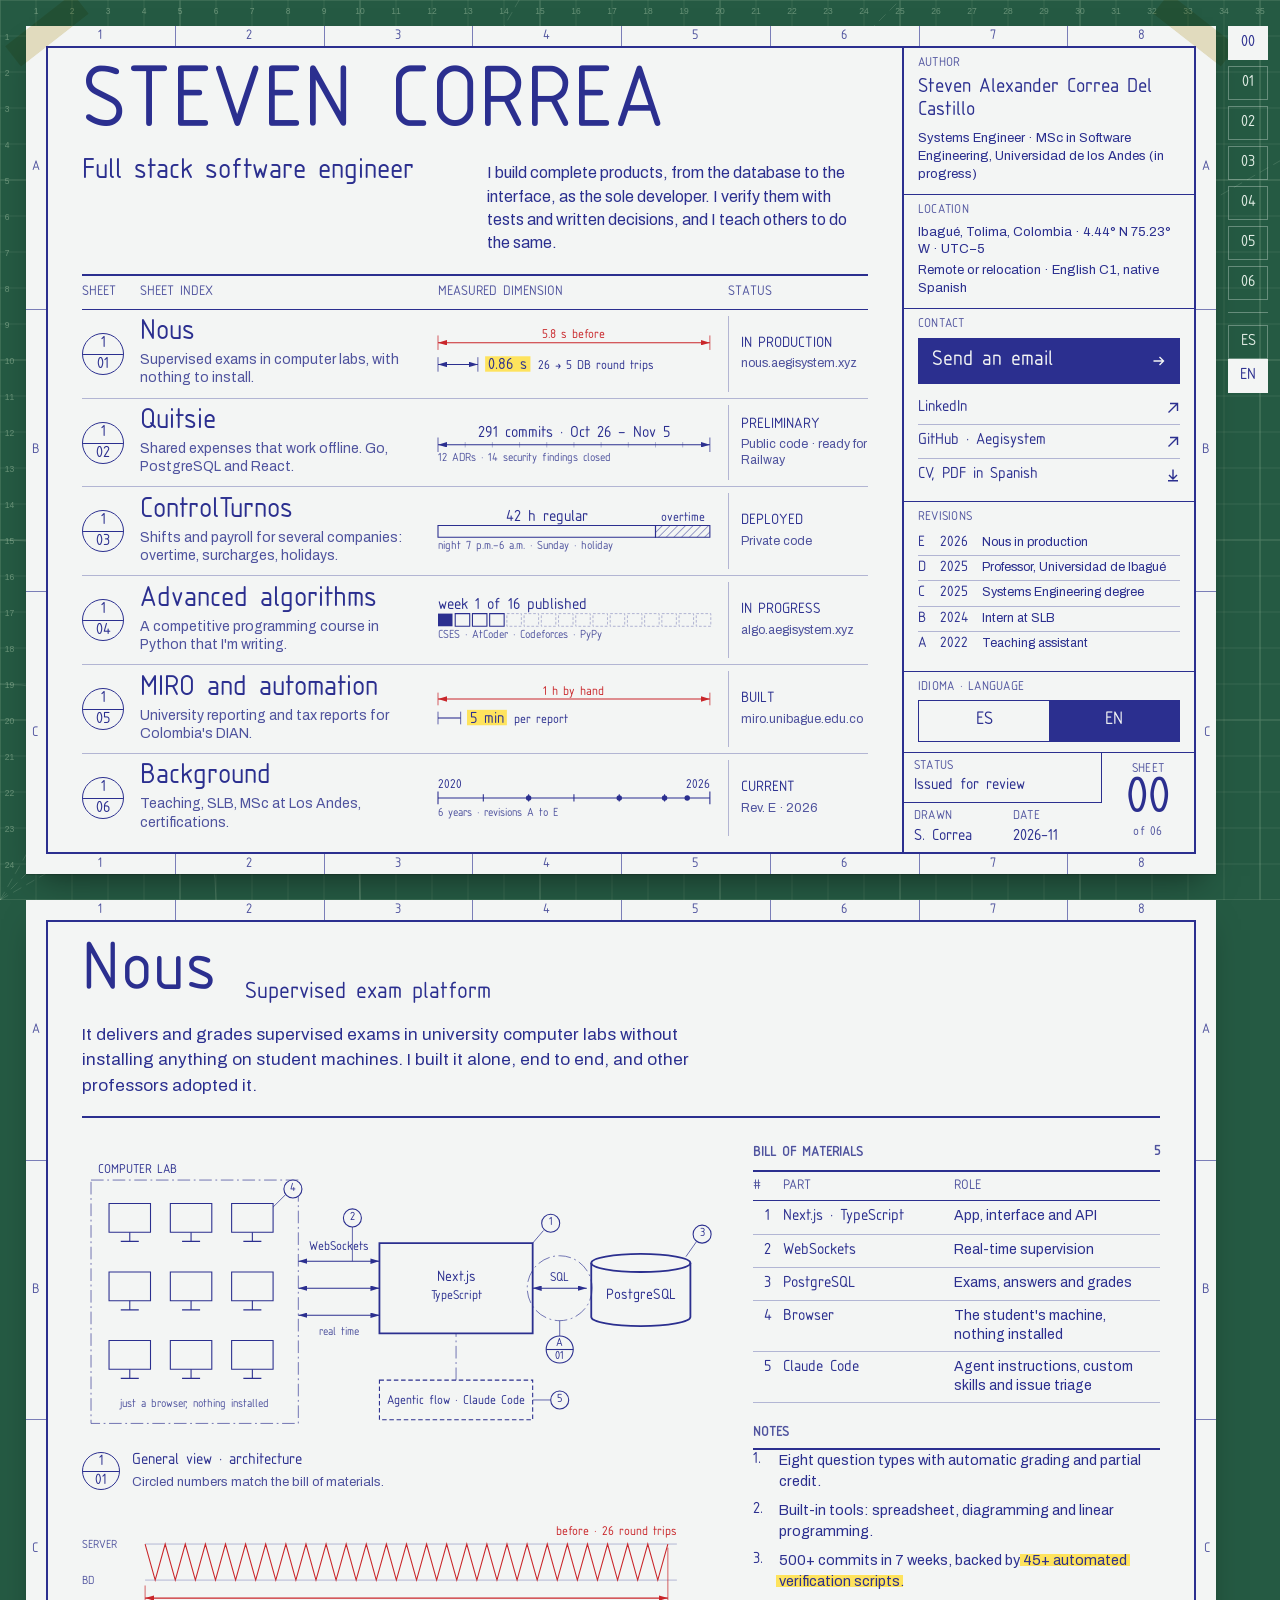
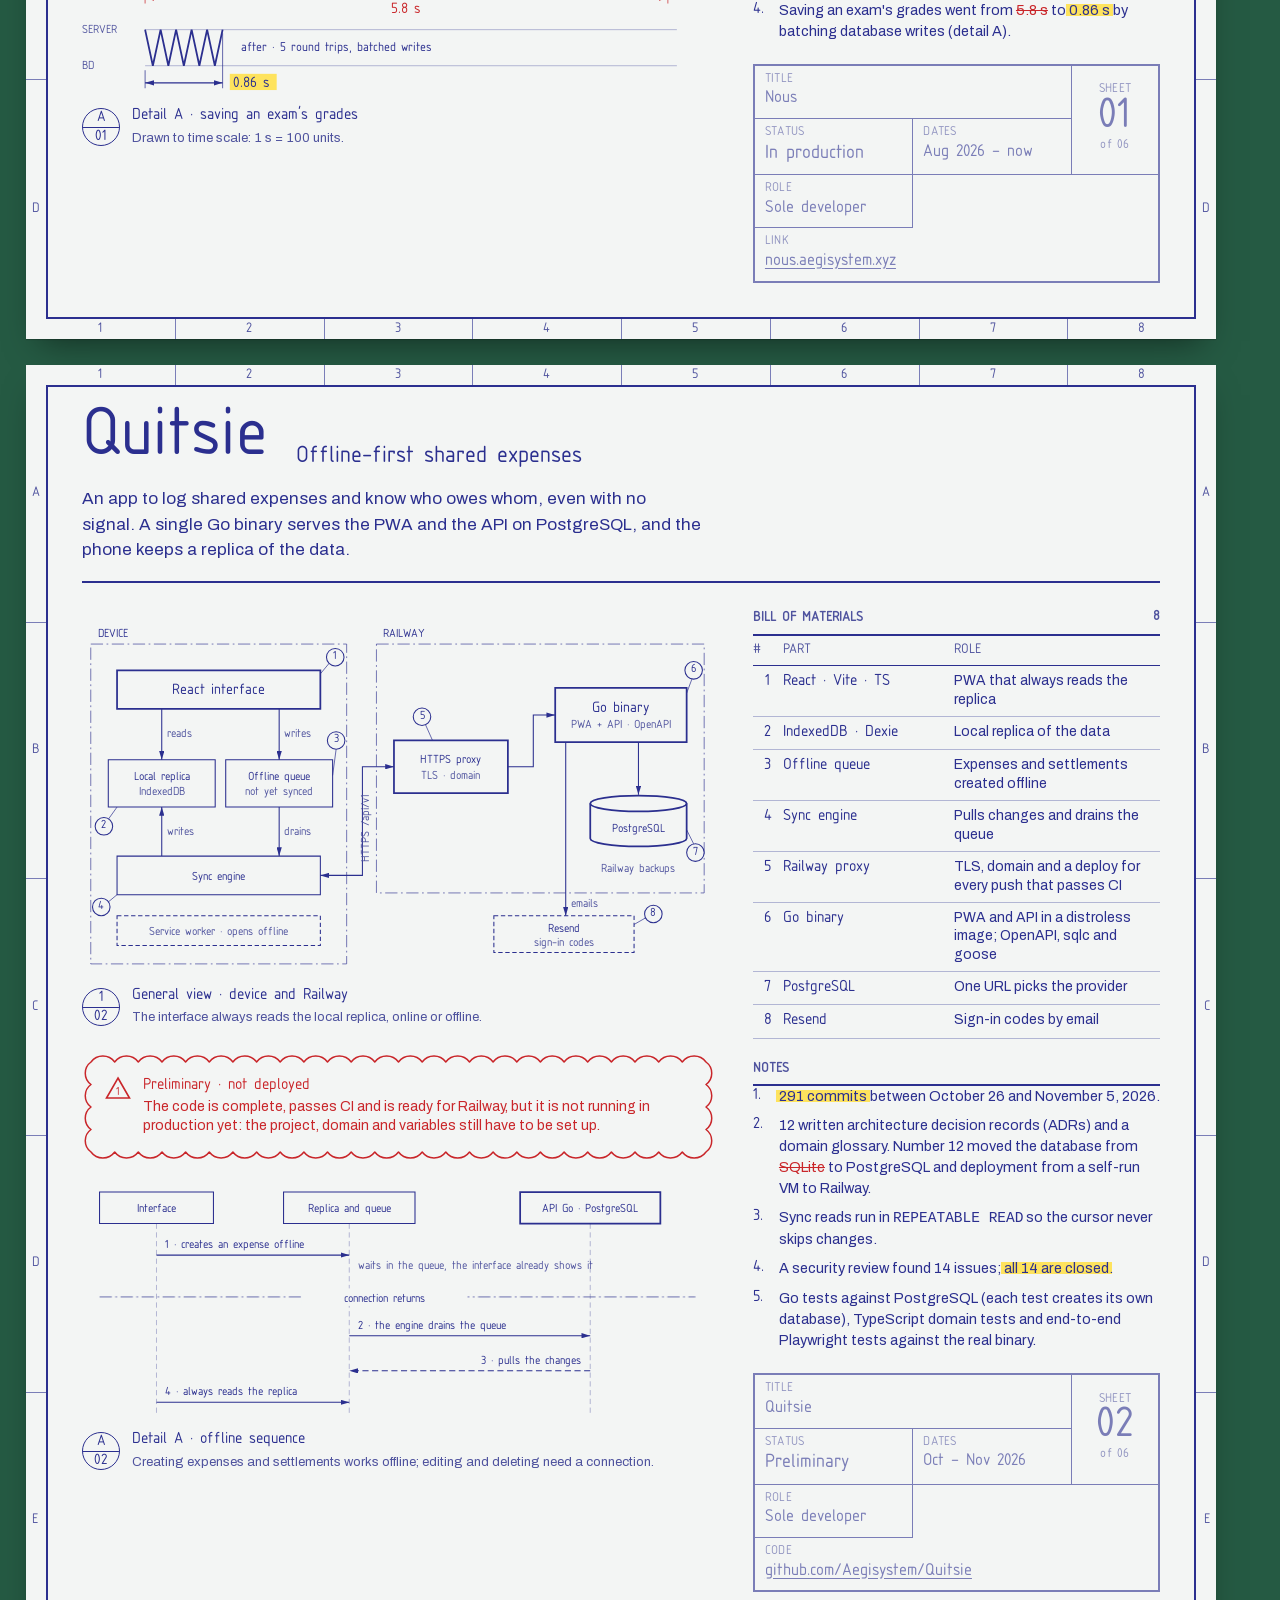
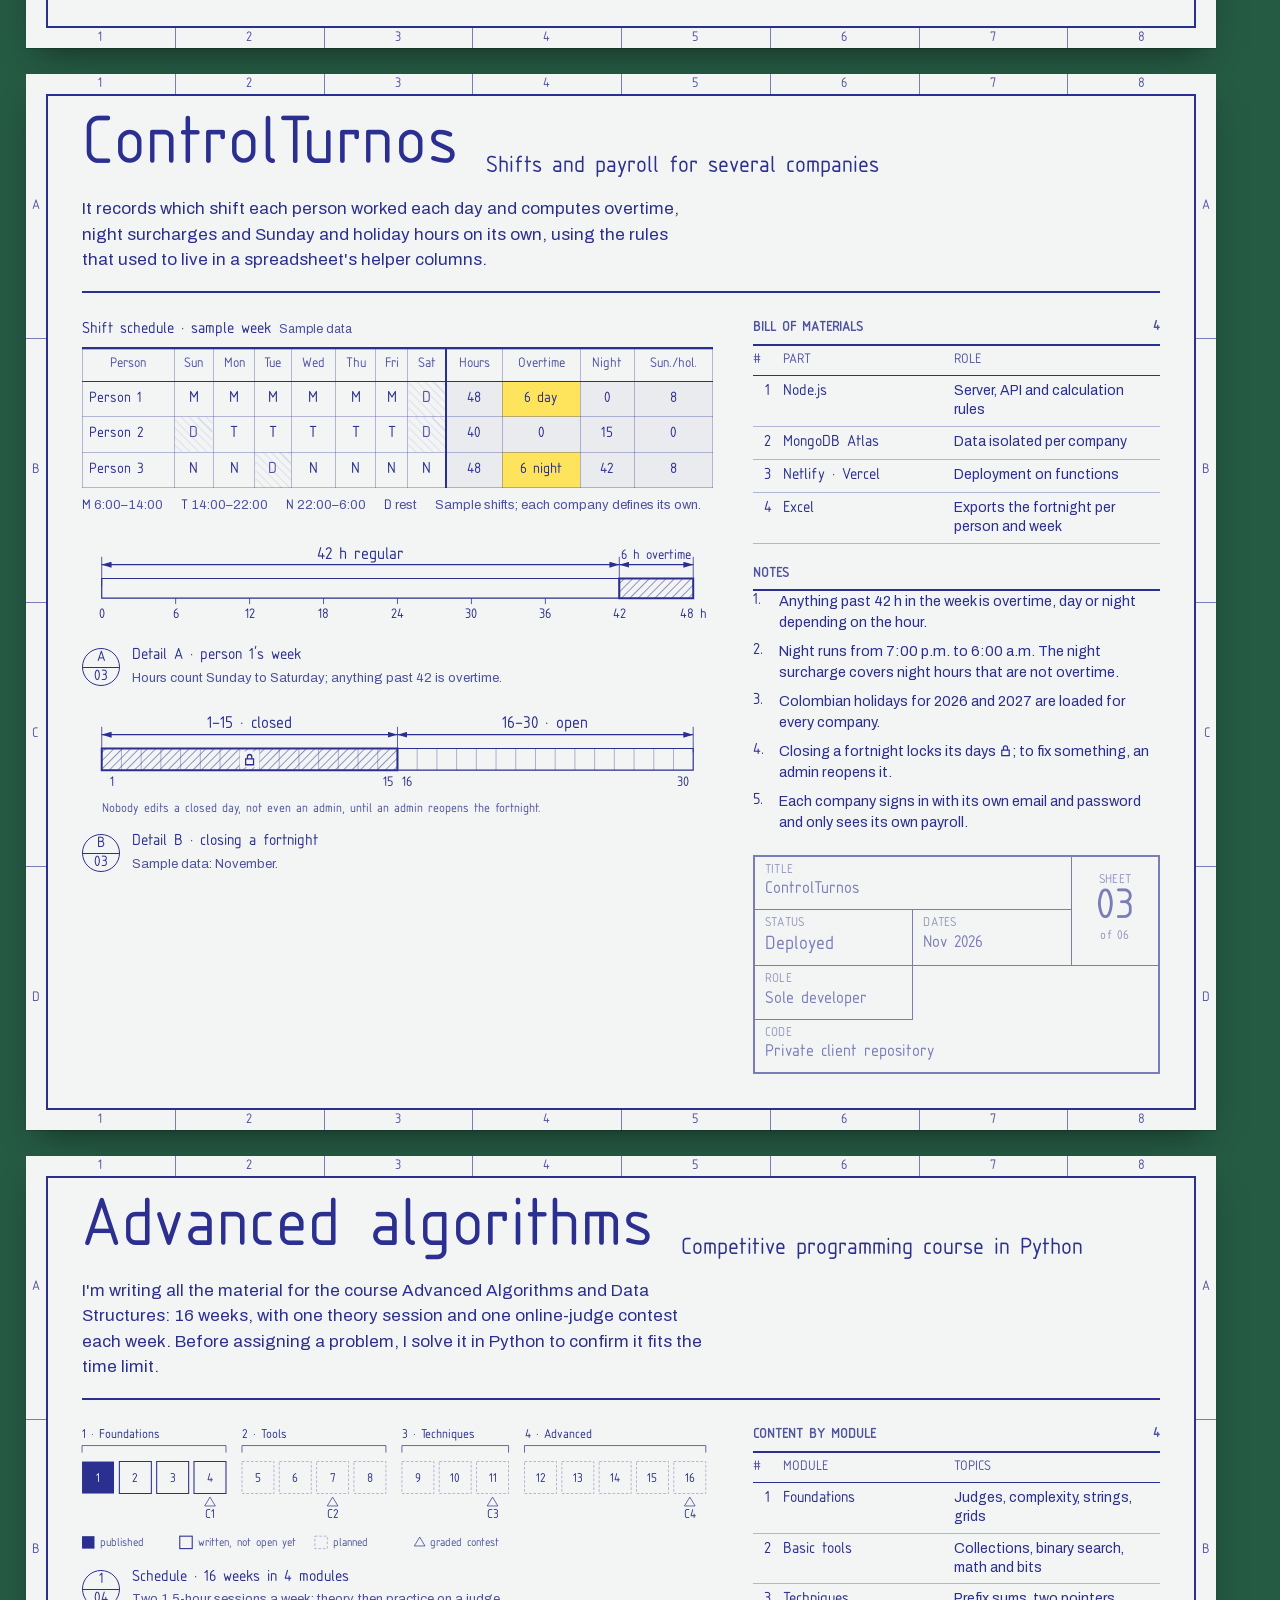
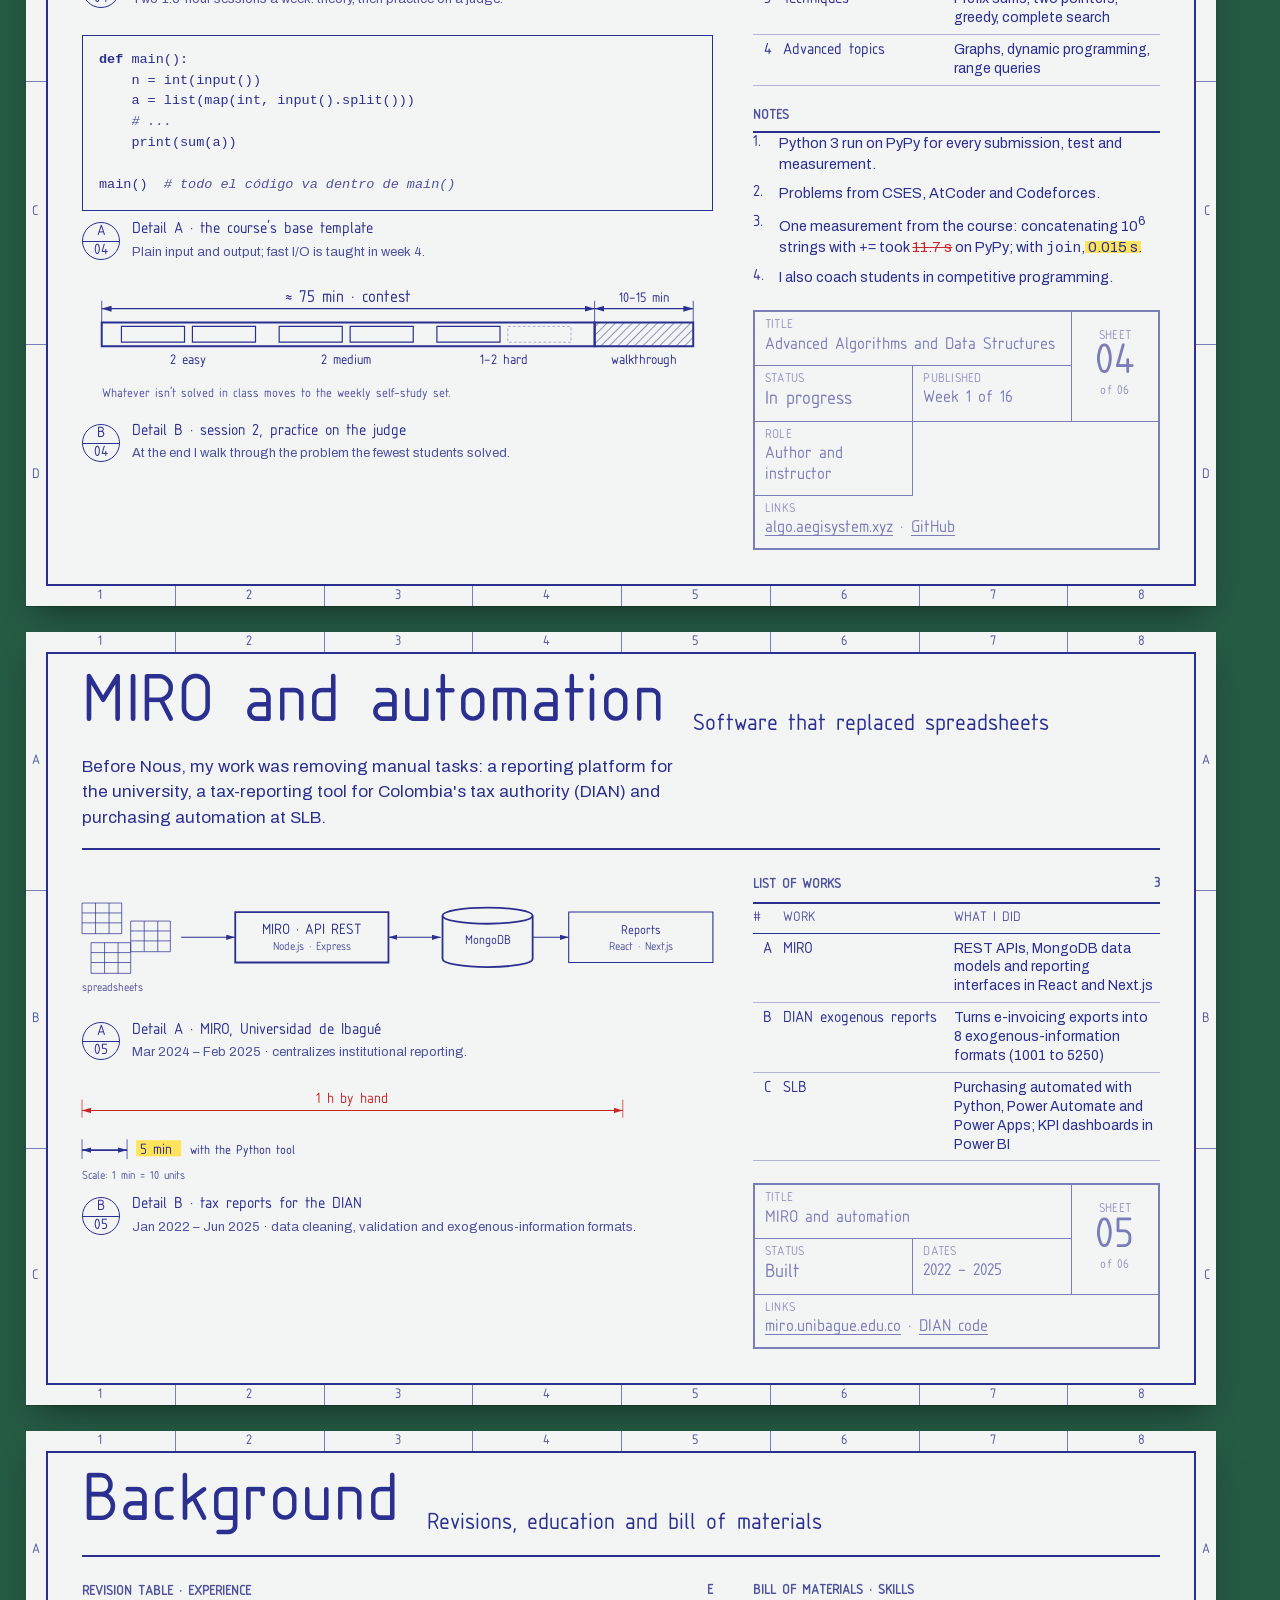
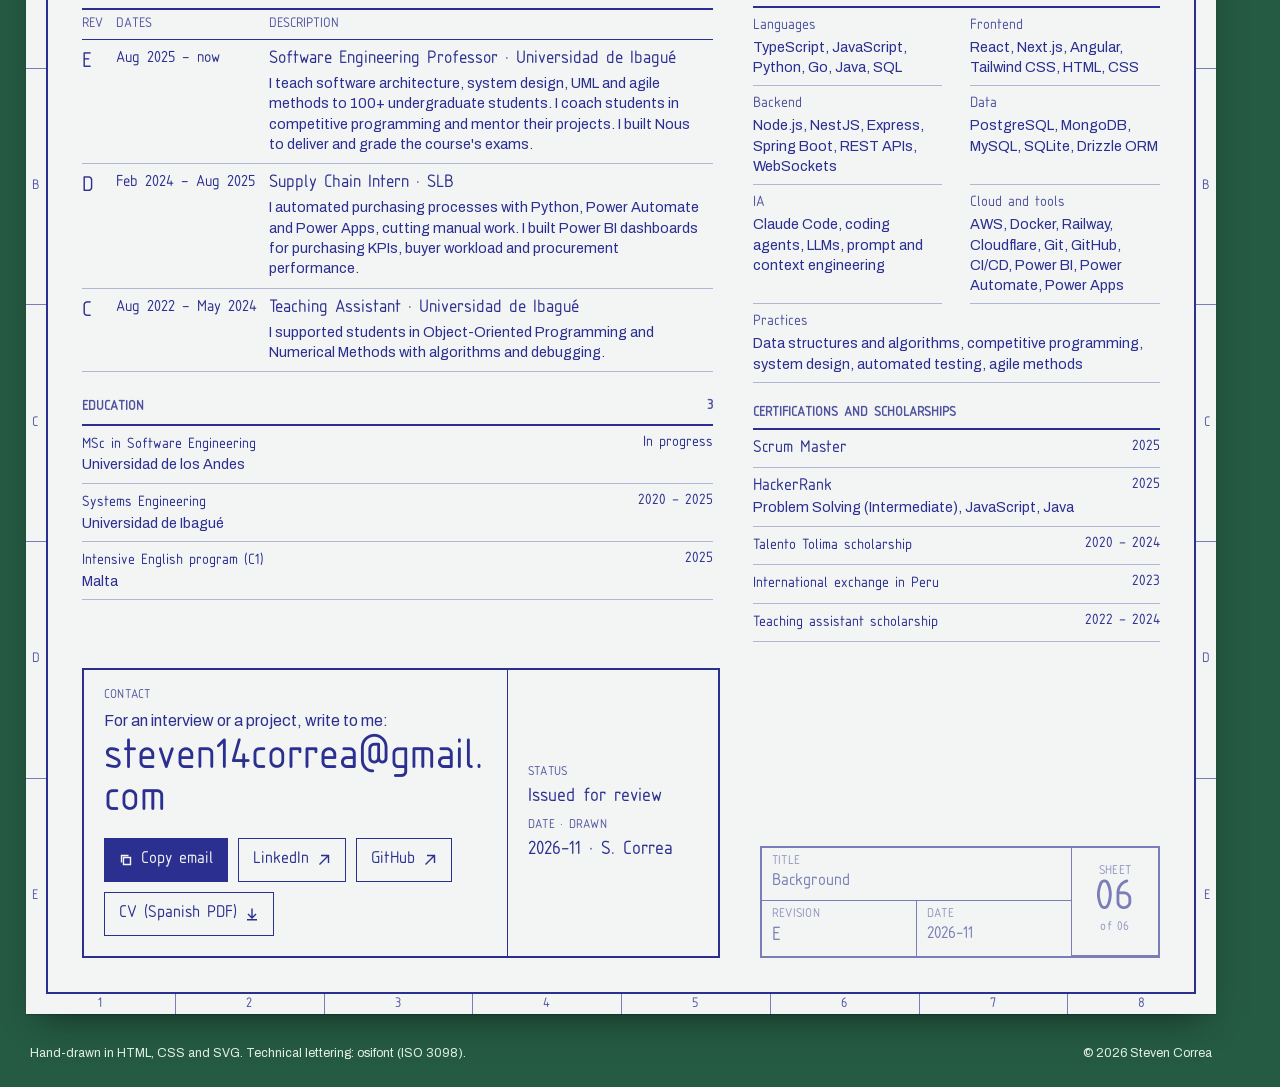
==== commit 04f91987: "Actualizar Quitsie: PostgreSQL en Railway Quitsie pasó de SQLite en una VM propia a PostgreSQL en Ra" ====
--- a/index.html
+++ b/index.html
@@ -105,15 +105,15 @@
           </a></li>
           <li><a class="index-row" href="#h02">
             <span class="bubble" aria-hidden="true"><i>1</i>02</span>
-            <span class="ident"><span class="name">Quitsie</span><span class="desc"><span lang="es">Gastos compartidos que funcionan sin conexión. Go, SQLite y React.</span><span lang="en">Shared expenses that work offline. Go, SQLite and React.</span></span></span>
-            <svg class="dw" viewBox="0 0 320 44" role="img" aria-label="286 commits">
+            <span class="ident"><span class="name">Quitsie</span><span class="desc"><span lang="es">Gastos compartidos que funcionan sin conexión. Go, PostgreSQL y React.</span><span lang="en">Shared expenses that work offline. Go, PostgreSQL and React.</span></span></span>
+            <svg class="dw" viewBox="0 0 320 44" role="img" aria-label="291 commits">
               <line class="ln pl" x1="0" y1="24" x2="300" y2="24" marker-start="url(#arr)" marker-end="url(#arr)"/>
               <line class="ln thin pl" x1="0" y1="16" x2="0" y2="32"/><line class="ln thin pl" x1="300" y1="16" x2="300" y2="32"/>
-              <g class="faint"><line x1="37.5" y1="21" x2="37.5" y2="27"/><line x1="75" y1="21" x2="75" y2="27"/><line x1="112.5" y1="21" x2="112.5" y2="27"/><line x1="150" y1="21" x2="150" y2="27"/><line x1="187.5" y1="21" x2="187.5" y2="27"/><line x1="225" y1="21" x2="225" y2="27"/><line x1="262.5" y1="21" x2="262.5" y2="27"/></g>
-              <text class="t-l" x="150" y="15" text-anchor="middle"><tspan lang="es">286 commits · 26 oct – 2 nov</tspan><tspan lang="en">286 commits · Oct 26 – Nov 2</tspan></text>
-              <text class="t-s" x="0" y="42"><tspan lang="es">11 ADR · 14 hallazgos de seguridad cerrados</tspan><tspan lang="en">11 ADRs · 14 security findings closed</tspan></text>
+              <g class="faint"><line x1="30" y1="21" x2="30" y2="27"/><line x1="60" y1="21" x2="60" y2="27"/><line x1="90" y1="21" x2="90" y2="27"/><line x1="120" y1="21" x2="120" y2="27"/><line x1="150" y1="21" x2="150" y2="27"/><line x1="180" y1="21" x2="180" y2="27"/><line x1="210" y1="21" x2="210" y2="27"/><line x1="240" y1="21" x2="240" y2="27"/><line x1="270" y1="21" x2="270" y2="27"/></g>
+              <text class="t-l" x="150" y="15" text-anchor="middle"><tspan lang="es">291 commits · 26 oct – 5 nov</tspan><tspan lang="en">291 commits · Oct 26 – Nov 5</tspan></text>
+              <text class="t-s" x="0" y="42"><tspan lang="es">12 ADR · 14 hallazgos de seguridad cerrados</tspan><tspan lang="en">12 ADRs · 14 security findings closed</tspan></text>
             </svg>
-            <span class="status"><span lang="es">PRELIMINAR</span><span lang="en">PRELIMINARY</span><small><span lang="es">Código público · sin desplegar</span><span lang="en">Public code · not deployed yet</span></small></span>
+            <span class="status"><span lang="es">PRELIMINAR</span><span lang="en">PRELIMINARY</span><small><span lang="es">Código público · listo para Railway</span><span lang="en">Public code · ready for Railway</span></small></span>
           </a></li>
           <li><a class="index-row" href="#h03">
             <span class="bubble" aria-hidden="true"><i>1</i>03</span>
@@ -353,20 +353,18 @@
       <header class="sheet-head">
         <h2 class="sheet-title" id="t02">Quitsie</h2>
         <p class="sheet-sub"><span lang="es">Gastos compartidos sin conexión</span><span lang="en">Offline-first shared expenses</span></p>
-        <p class="lede" lang="es">Una app para registrar gastos compartidos y saber quién le debe cuánto a quién, aun sin señal. Un solo binario en Go sirve la PWA y la API, y el teléfono guarda una réplica de los datos.</p>
-        <p class="lede" lang="en">An app to log shared expenses and know who owes whom, even with no signal. A single Go binary serves the PWA and the API, and the phone keeps a replica of the data.</p>
+        <p class="lede" lang="es">Una app para registrar gastos compartidos y saber quién le debe cuánto a quién, aun sin señal. Un solo binario en Go sirve la PWA y la API sobre PostgreSQL, y el teléfono guarda una réplica de los datos.</p>
+        <p class="lede" lang="en">An app to log shared expenses and know who owes whom, even with no signal. A single Go binary serves the PWA and the API on PostgreSQL, and the phone keeps a replica of the data.</p>
       </header>
 
       <div class="draw">
         <figure class="view">
           <div class="pan"><svg class="dw" viewBox="0 0 720 420" role="img" aria-labelledby="v02a">
-            <title id="v02a">Dispositivo con réplica local y cola, Cloudflare como borde y respaldo, y una VM con el binario Go, SQLite y Litestream / Device with local replica and queue, Cloudflare as edge and backup, and a VM with the Go binary, SQLite and Litestream</title>
+            <title id="v02a">Dispositivo con réplica local y cola; en Railway, un proxy HTTPS, el binario Go y PostgreSQL; Resend envía los códigos / Device with local replica and queue; on Railway, an HTTPS proxy, the Go binary and PostgreSQL; Resend sends the codes</title>
             <rect class="ctr pl" x="10" y="40" width="292" height="365"/>
             <text x="18" y="32"><tspan lang="es">DISPOSITIVO</tspan><tspan lang="en">DEVICE</tspan></text>
-            <rect class="ctr pl" x="326" y="40" width="160" height="365"/>
-            <text x="334" y="32">CLOUDFLARE</text>
-            <rect class="ctr pl" x="510" y="40" width="200" height="365"/>
-            <text x="518" y="32"><tspan lang="es">VM e2-micro · Google Cloud</tspan><tspan lang="en">e2-micro VM · Google Cloud</tspan></text>
+            <rect class="ctr pl" x="336" y="40" width="374" height="284"/>
+            <text x="344" y="32">RAILWAY</text>
 
             <rect class="bx thick pl" x="40" y="70" width="232" height="44"/>
             <text class="t-l" x="156" y="97" text-anchor="middle"><tspan lang="es">Interfaz React</tspan><tspan lang="en">React interface</tspan></text>
@@ -384,46 +382,39 @@
             <line class="ln pl" x1="91" y1="282" x2="91" y2="226" marker-end="url(#arr)"/><text class="t-s" x="97" y="258"><tspan lang="es">escribe</tspan><tspan lang="en">writes</tspan></text>
             <line class="ln pl" x1="225" y1="226" x2="225" y2="282" marker-end="url(#arr)"/><text class="t-s" x="231" y="258"><tspan lang="es">vacía</tspan><tspan lang="en">drains</tspan></text>
 
-            <rect class="bx thick pl" x="346" y="150" width="120" height="60"/>
-            <text x="406" y="176" text-anchor="middle">DNS · CDN</text><text x="406" y="194" text-anchor="middle">Tunnel</text>
-            <rect class="bx pl" x="346" y="318" width="120" height="50"/>
-            <text x="406" y="340" text-anchor="middle">R2</text><text class="t-s" x="406" y="356" text-anchor="middle"><tspan lang="es">respaldos</tspan><tspan lang="en">backups</tspan></text>
-
-            <rect class="bx pl" x="530" y="84" width="160" height="40"/>
-            <text x="610" y="109" text-anchor="middle">cloudflared</text>
-            <rect class="bx thick pl" x="530" y="162" width="160" height="62"/>
-            <text class="t-l" x="610" y="189" text-anchor="middle"><tspan lang="es">Binario Go</tspan><tspan lang="en">Go binary</tspan></text><text class="t-s" x="610" y="208" text-anchor="middle">PWA + API · OpenAPI</text>
-            <path class="ln thick pl" d="M555 266v30a55 9 0 0 0 110 0v-30"/>
-            <ellipse class="ln thick pl" cx="610" cy="266" rx="55" ry="9"/>
-            <text x="610" y="296" text-anchor="middle">SQLite · WAL</text>
-            <rect class="bx pl" x="530" y="340" width="160" height="40"/>
-            <text x="610" y="365" text-anchor="middle">Litestream</text>
-
-            <polyline class="ln pl" points="272,304 312,304 312,180 346,180" marker-start="url(#arr)" marker-end="url(#arr)" fill="none"/>
-            <text class="t-s" x="318" y="250" transform="rotate(-90 318 250)" text-anchor="middle">HTTPS /api/v1</text>
-            <polyline class="ln pl" points="466,180 496,180 496,104 530,104" marker-start="url(#arr)" marker-end="url(#arr)" fill="none"/>
-            <line class="ln pl" x1="610" y1="124" x2="610" y2="162" marker-end="url(#arr)"/>
-            <line class="ln pl" x1="610" y1="224" x2="610" y2="257" marker-end="url(#arr)"/>
-            <line class="ln pl" x1="610" y1="340" x2="610" y2="306" marker-end="url(#arr)"/><text class="t-s" x="616" y="326"><tspan lang="es">lee el WAL</tspan><tspan lang="en">reads the WAL</tspan></text>
-            <line class="ln pl" x1="530" y1="360" x2="466" y2="345" marker-end="url(#arr)"/><text class="t-s" x="498" y="392" text-anchor="middle"><tspan lang="es">replica</tspan><tspan lang="en">streams</tspan></text>
+            <rect class="bx thick pl" x="356" y="150" width="130" height="60"/>
+            <text x="421" y="176" text-anchor="middle"><tspan lang="es">Proxy HTTPS</tspan><tspan lang="en">HTTPS proxy</tspan></text><text class="t-s" x="421" y="194" text-anchor="middle"><tspan lang="es">TLS · dominio</tspan><tspan lang="en">TLS · domain</tspan></text>
+            <rect class="bx thick pl" x="540" y="90" width="150" height="62"/>
+            <text class="t-l" x="615" y="117" text-anchor="middle"><tspan lang="es">Binario Go</tspan><tspan lang="en">Go binary</tspan></text><text class="t-s" x="615" y="136" text-anchor="middle">PWA + API · OpenAPI</text>
+            <path class="ln thick pl" d="M580 222v40a55 9 0 0 0 110 0v-40"/>
+            <ellipse class="ln thick pl" cx="635" cy="222" rx="55" ry="9"/>
+            <text x="635" y="254" text-anchor="middle">PostgreSQL</text>
+            <text class="t-s" x="635" y="300" text-anchor="middle"><tspan lang="es">respaldos de Railway</tspan><tspan lang="en">Railway backups</tspan></text>
+            <rect class="bx pl" x="470" y="350" width="160" height="42" stroke-dasharray="5 3"/>
+            <text x="550" y="369" text-anchor="middle">Resend</text><text class="t-s" x="550" y="385" text-anchor="middle"><tspan lang="es">códigos de acceso</tspan><tspan lang="en">sign-in codes</tspan></text>
+
+            <polyline class="ln pl" points="272,304 320,304 320,180 356,180" marker-start="url(#arr)" marker-end="url(#arr)" fill="none"/>
+            <text class="t-s" x="328" y="250" transform="rotate(-90 328 250)" text-anchor="middle">HTTPS /api/v1</text>
+            <polyline class="ln pl" points="486,180 515,180 515,121 540,121" marker-end="url(#arr)" fill="none"/>
+            <line class="ln pl" x1="635" y1="152" x2="635" y2="212" marker-end="url(#arr)"/>
+            <line class="ln pl" x1="552" y1="152" x2="552" y2="350" marker-end="url(#arr)"/><text class="t-s" x="558" y="340"><tspan lang="es">correos</tspan><tspan lang="en">emails</tspan></text>
 
             <g class="balloon" data-item="1" tabindex="0"><line class="ln thin" x1="272" y1="74" x2="282" y2="62"/><circle cx="289" cy="55" r="10"/><text x="289" y="55">1</text></g>
             <g class="balloon" data-item="2" tabindex="0"><line class="ln thin" x1="40" y1="226" x2="30" y2="240"/><circle cx="25" cy="248" r="10"/><text x="25" y="248">2</text></g>
             <g class="balloon" data-item="3" tabindex="0"><line class="ln thin" x1="286" y1="190" x2="290" y2="160"/><circle cx="290" cy="150" r="10"/><text x="290" y="150">3</text></g>
             <g class="balloon" data-item="4" tabindex="0"><line class="ln thin" x1="40" y1="326" x2="28" y2="336"/><circle cx="22" cy="340" r="10"/><text x="22" y="340">4</text></g>
-            <g class="balloon" data-item="5" tabindex="0"><line class="ln thin" x1="466" y1="154" x2="472" y2="134"/><circle cx="474" cy="124" r="10"/><text x="474" y="124">5</text></g>
-            <g class="balloon" data-item="6" tabindex="0"><line class="ln thin" x1="406" y1="368" x2="406" y2="384"/><circle cx="406" cy="393" r="10"/><text x="406" y="393">6</text></g>
-            <g class="balloon" data-item="7" tabindex="0"><line class="ln thin" x1="690" y1="166" x2="698" y2="150"/><circle cx="700" cy="141" r="10"/><text x="700" y="141">7</text></g>
-            <g class="balloon" data-item="8" tabindex="0"><line class="ln thin" x1="665" y1="272" x2="684" y2="262"/><circle cx="694" cy="257" r="10"/><text x="694" y="257">8</text></g>
-            <g class="balloon" data-item="9" tabindex="0"><line class="ln thin" x1="690" y1="372" x2="698" y2="388"/><circle cx="700" cy="395" r="10"/><text x="700" y="395">9</text></g>
-          </svg></div>
-          <figcaption><span class="bubble" aria-hidden="true"><i>1</i>02</span><span><span lang="es">Vista general · dispositivo, borde y servidor</span><span lang="en">General view · device, edge and server</span><small><span lang="es">La interfaz siempre lee de la réplica local, con o sin conexión.</span><span lang="en">The interface always reads the local replica, online or offline.</span></small></span></figcaption>
+            <g class="balloon" data-item="5" tabindex="0"><line class="ln thin" x1="400" y1="150" x2="392" y2="132"/><circle cx="388" cy="123" r="10"/><text x="388" y="123">5</text></g>
+            <g class="balloon" data-item="6" tabindex="0"><line class="ln thin" x1="690" y1="96" x2="696" y2="80"/><circle cx="698" cy="70" r="10"/><text x="698" y="70">6</text></g>
+            <g class="balloon" data-item="7" tabindex="0"><line class="ln thin" x1="690" y1="252" x2="698" y2="268"/><circle cx="700" cy="278" r="10"/><text x="700" y="278">7</text></g>
+            <g class="balloon" data-item="8" tabindex="0"><line class="ln thin" x1="630" y1="360" x2="644" y2="352"/><circle cx="652" cy="348" r="10"/><text x="652" y="348">8</text></g>
+          </svg></div>
+          <figcaption><span class="bubble" aria-hidden="true"><i>1</i>02</span><span><span lang="es">Vista general · dispositivo y Railway</span><span lang="en">General view · device and Railway</span><small><span lang="es">La interfaz siempre lee de la réplica local, con o sin conexión.</span><span lang="en">The interface always reads the local replica, online or offline.</span></small></span></figcaption>
         </figure>
         <div class="revcloud" role="note">
           <svg class="delta" aria-hidden="true"><use href="#i-delta"/></svg>
           <b><span lang="es">Preliminar · no desplegado</span><span lang="en">Preliminary · not deployed</span></b>
-          <span lang="es">El código está completo y pasa la CI, pero aún no corre en producción: faltan decisiones de despliegue (dominio e IP de la VM).</span>
-          <span lang="en">The code is complete and passes CI, but it is not running in production yet: deployment decisions are pending (domain and VM IP).</span>
+          <span lang="es">El código está completo, pasa la CI y está listo para Railway, pero aún no corre en producción: falta crear el proyecto, el dominio y las variables.</span>
+          <span lang="en">The code is complete, passes CI and is ready for Railway, but it is not running in production yet: the project, domain and variables still have to be set up.</span>
         </div>
 
         <figure class="view">
@@ -431,7 +422,7 @@
             <title id="v02b">Secuencia: un gasto creado sin red queda en la cola; al volver la conexión el motor la envía a la API y trae los cambios a la réplica / Sequence: an expense created offline waits in the queue; when the connection returns the engine sends it to the API and pulls changes into the replica</title>
             <rect class="bx pl" x="20" y="8" width="130" height="36"/><text x="85" y="31" text-anchor="middle"><tspan lang="es">Interfaz</tspan><tspan lang="en">Interface</tspan></text>
             <rect class="bx pl" x="230" y="8" width="150" height="36"/><text x="305" y="31" text-anchor="middle"><tspan lang="es">Réplica y cola</tspan><tspan lang="en">Replica and queue</tspan></text>
-            <rect class="bx thick pl" x="500" y="8" width="160" height="36"/><text x="580" y="31" text-anchor="middle">API Go · SQLite</text>
+            <rect class="bx thick pl" x="500" y="8" width="160" height="36"/><text x="580" y="31" text-anchor="middle">API Go · PostgreSQL</text>
             <g class="faint" stroke-dasharray="6 4"><line x1="85" y1="44" x2="85" y2="262"/><line x1="305" y1="44" x2="305" y2="262"/><line x1="580" y1="44" x2="580" y2="262"/></g>
             <line class="ln pl" x1="85" y1="80" x2="305" y2="80" marker-end="url(#arr)"/>
             <text x="95" y="72"><tspan lang="es">1 · crea un gasto sin red</tspan><tspan lang="en">1 · creates an expense offline</tspan></text>
@@ -452,7 +443,7 @@
 
       <div class="side">
         <section>
-          <h3 class="block-title"><span><span lang="es">LISTA DE MATERIALES</span><span lang="en">BILL OF MATERIALS</span></span><span>9</span></h3>
+          <h3 class="block-title"><span><span lang="es">LISTA DE MATERIALES</span><span lang="en">BILL OF MATERIALS</span></span><span>8</span></h3>
           <table class="bom">
             <thead><tr><th>#</th><th><span lang="es">PIEZA</span><span lang="en">PART</span></th><th><span lang="es">FUNCIÓN</span><span lang="en">ROLE</span></th></tr></thead>
             <tbody>
@@ -460,27 +451,28 @@
               <tr data-item="2"><td>2</td><td>IndexedDB · Dexie</td><td><span lang="es">Réplica local de los datos</span><span lang="en">Local replica of the data</span></td></tr>
               <tr data-item="3"><td>3</td><td><span lang="es">Cola offline</span><span lang="en">Offline queue</span></td><td><span lang="es">Gastos y liquidaciones creados sin conexión</span><span lang="en">Expenses and settlements created offline</span></td></tr>
               <tr data-item="4"><td>4</td><td><span lang="es">Motor de sync</span><span lang="en">Sync engine</span></td><td><span lang="es">Trae cambios y vacía la cola</span><span lang="en">Pulls changes and drains the queue</span></td></tr>
-              <tr data-item="5"><td>5</td><td>Cloudflare Tunnel</td><td><span lang="es">DNS y CDN; la VM no abre puertos</span><span lang="en">DNS and CDN; the VM opens no ports</span></td></tr>
-              <tr data-item="6"><td>6</td><td>Cloudflare R2</td><td><span lang="es">Respaldos</span><span lang="en">Backups</span></td></tr>
-              <tr data-item="7"><td>7</td><td><span lang="es">Binario Go</span><span lang="en">Go binary</span></td><td><span lang="es">PWA y API; OpenAPI, sqlc y goose</span><span lang="en">PWA and API; OpenAPI, sqlc and goose</span></td></tr>
-              <tr data-item="8"><td>8</td><td>SQLite · WAL</td><td><span lang="es">SQL portable a PostgreSQL</span><span lang="en">SQL kept portable to PostgreSQL</span></td></tr>
-              <tr data-item="9"><td>9</td><td>Litestream</td><td><span lang="es">Replica el WAL a R2</span><span lang="en">Streams the WAL to R2</span></td></tr>
+              <tr data-item="5"><td>5</td><td><span lang="es">Proxy de Railway</span><span lang="en">Railway proxy</span></td><td><span lang="es">TLS, dominio y despliegue de cada push que pasa la CI</span><span lang="en">TLS, domain and a deploy for every push that passes CI</span></td></tr>
+              <tr data-item="6"><td>6</td><td><span lang="es">Binario Go</span><span lang="en">Go binary</span></td><td><span lang="es">PWA y API en una imagen distroless; OpenAPI, sqlc y goose</span><span lang="en">PWA and API in a distroless image; OpenAPI, sqlc and goose</span></td></tr>
+              <tr data-item="7"><td>7</td><td>PostgreSQL</td><td><span lang="es">Una sola URL elige el proveedor</span><span lang="en">One URL picks the provider</span></td></tr>
+              <tr data-item="8"><td>8</td><td>Resend</td><td><span lang="es">Códigos de acceso por correo</span><span lang="en">Sign-in codes by email</span></td></tr>
             </tbody>
           </table>
         </section>
         <section>
           <h3 class="block-title"><span><span lang="es">NOTAS</span><span lang="en">NOTES</span></span></h3>
           <ol class="notes" lang="es">
-            <li><span><span class="hl">286 commits</span> entre el 26 de octubre y el 2 de noviembre de 2026.</span></li>
-            <li><span>11 decisiones de arquitectura (ADR) escritas y un glosario del dominio.</span></li>
+            <li><span><span class="hl">291 commits</span> entre el 26 de octubre y el 5 de noviembre de 2026.</span></li>
+            <li><span>12 decisiones de arquitectura (ADR) escritas y un glosario del dominio. La 12 pasó la base de <span class="was">SQLite</span> a PostgreSQL y el despliegue de una VM propia a Railway.</span></li>
+            <li><span>Las lecturas de la sincronización corren en <code>REPEATABLE READ</code>, para que el cursor no se salte cambios.</span></li>
             <li><span>Una revisión de seguridad encontró 14 hallazgos; <span class="hl">los 14 están cerrados</span>.</span></li>
-            <li><span>Pruebas en Go, del dominio en TypeScript y de punta a punta con Playwright contra el binario real.</span></li>
+            <li><span>Pruebas en Go contra PostgreSQL (cada prueba crea su propia base), del dominio en TypeScript y de punta a punta con Playwright contra el binario real.</span></li>
           </ol>
           <ol class="notes" lang="en">
-            <li><span><span class="hl">286 commits</span> between October 26 and November 2, 2026.</span></li>
-            <li><span>11 written architecture decision records (ADRs) and a domain glossary.</span></li>
+            <li><span><span class="hl">291 commits</span> between October 26 and November 5, 2026.</span></li>
+            <li><span>12 written architecture decision records (ADRs) and a domain glossary. Number 12 moved the database from <span class="was">SQLite</span> to PostgreSQL and deployment from a self-run VM to Railway.</span></li>
+            <li><span>Sync reads run in <code>REPEATABLE READ</code> so the cursor never skips changes.</span></li>
             <li><span>A security review found 14 issues; <span class="hl">all 14 are closed</span>.</span></li>
-            <li><span>Go tests, TypeScript domain tests and end-to-end Playwright tests against the real binary.</span></li>
+            <li><span>Go tests against PostgreSQL (each test creates its own database), TypeScript domain tests and end-to-end Playwright tests against the real binary.</span></li>
           </ol>
         </section>
         <div class="tbh">
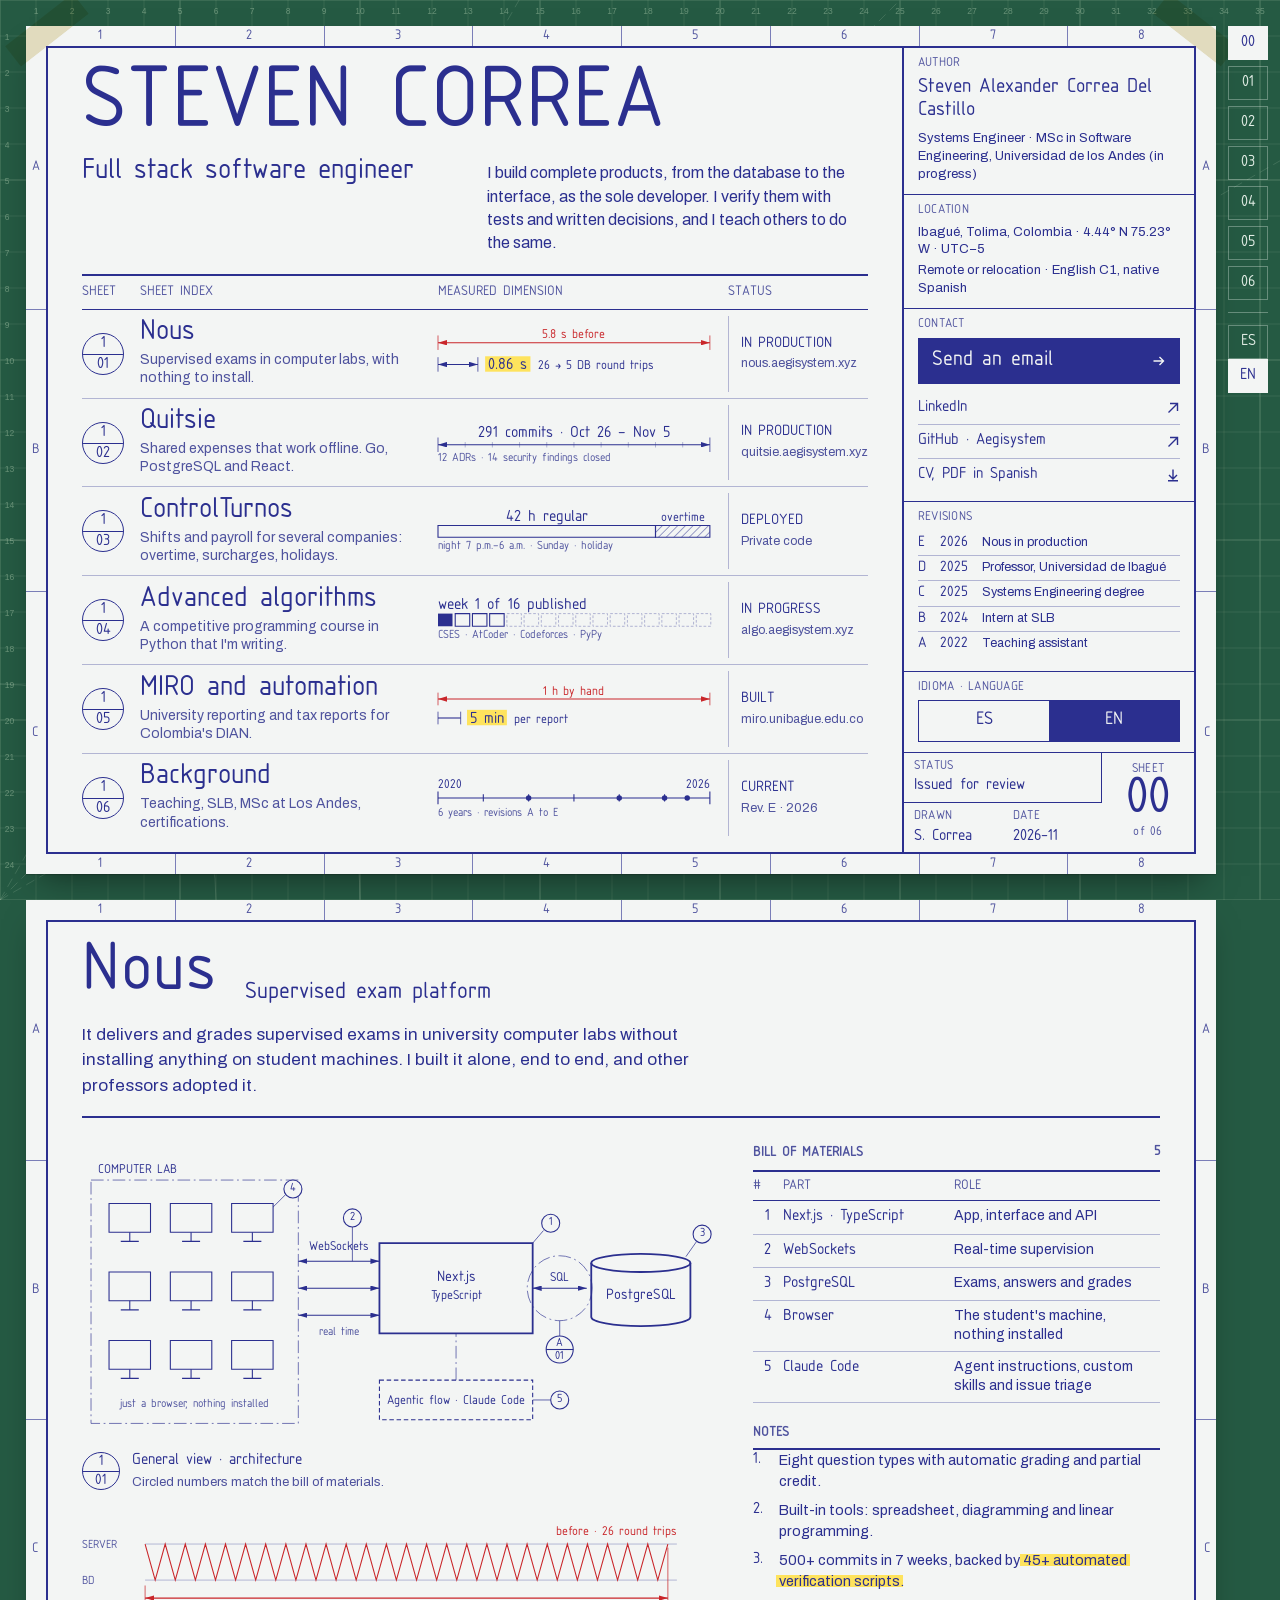
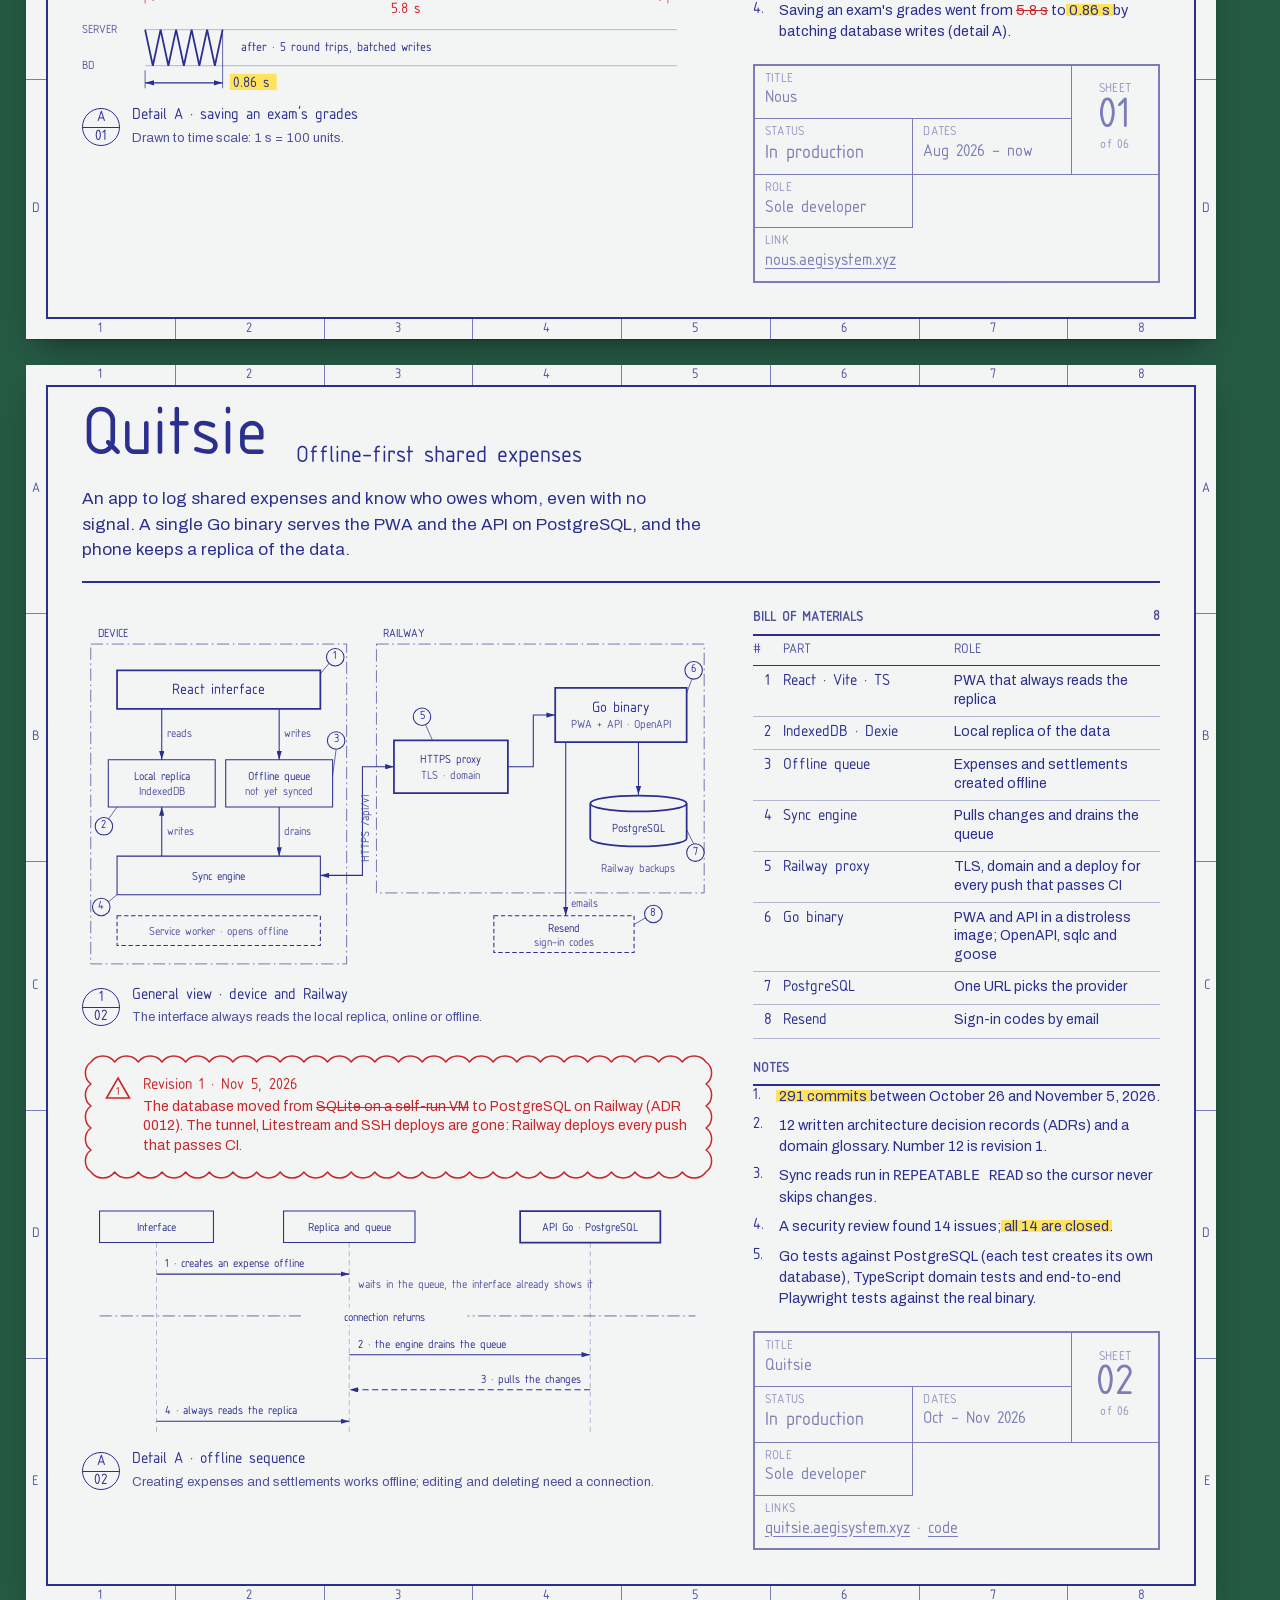
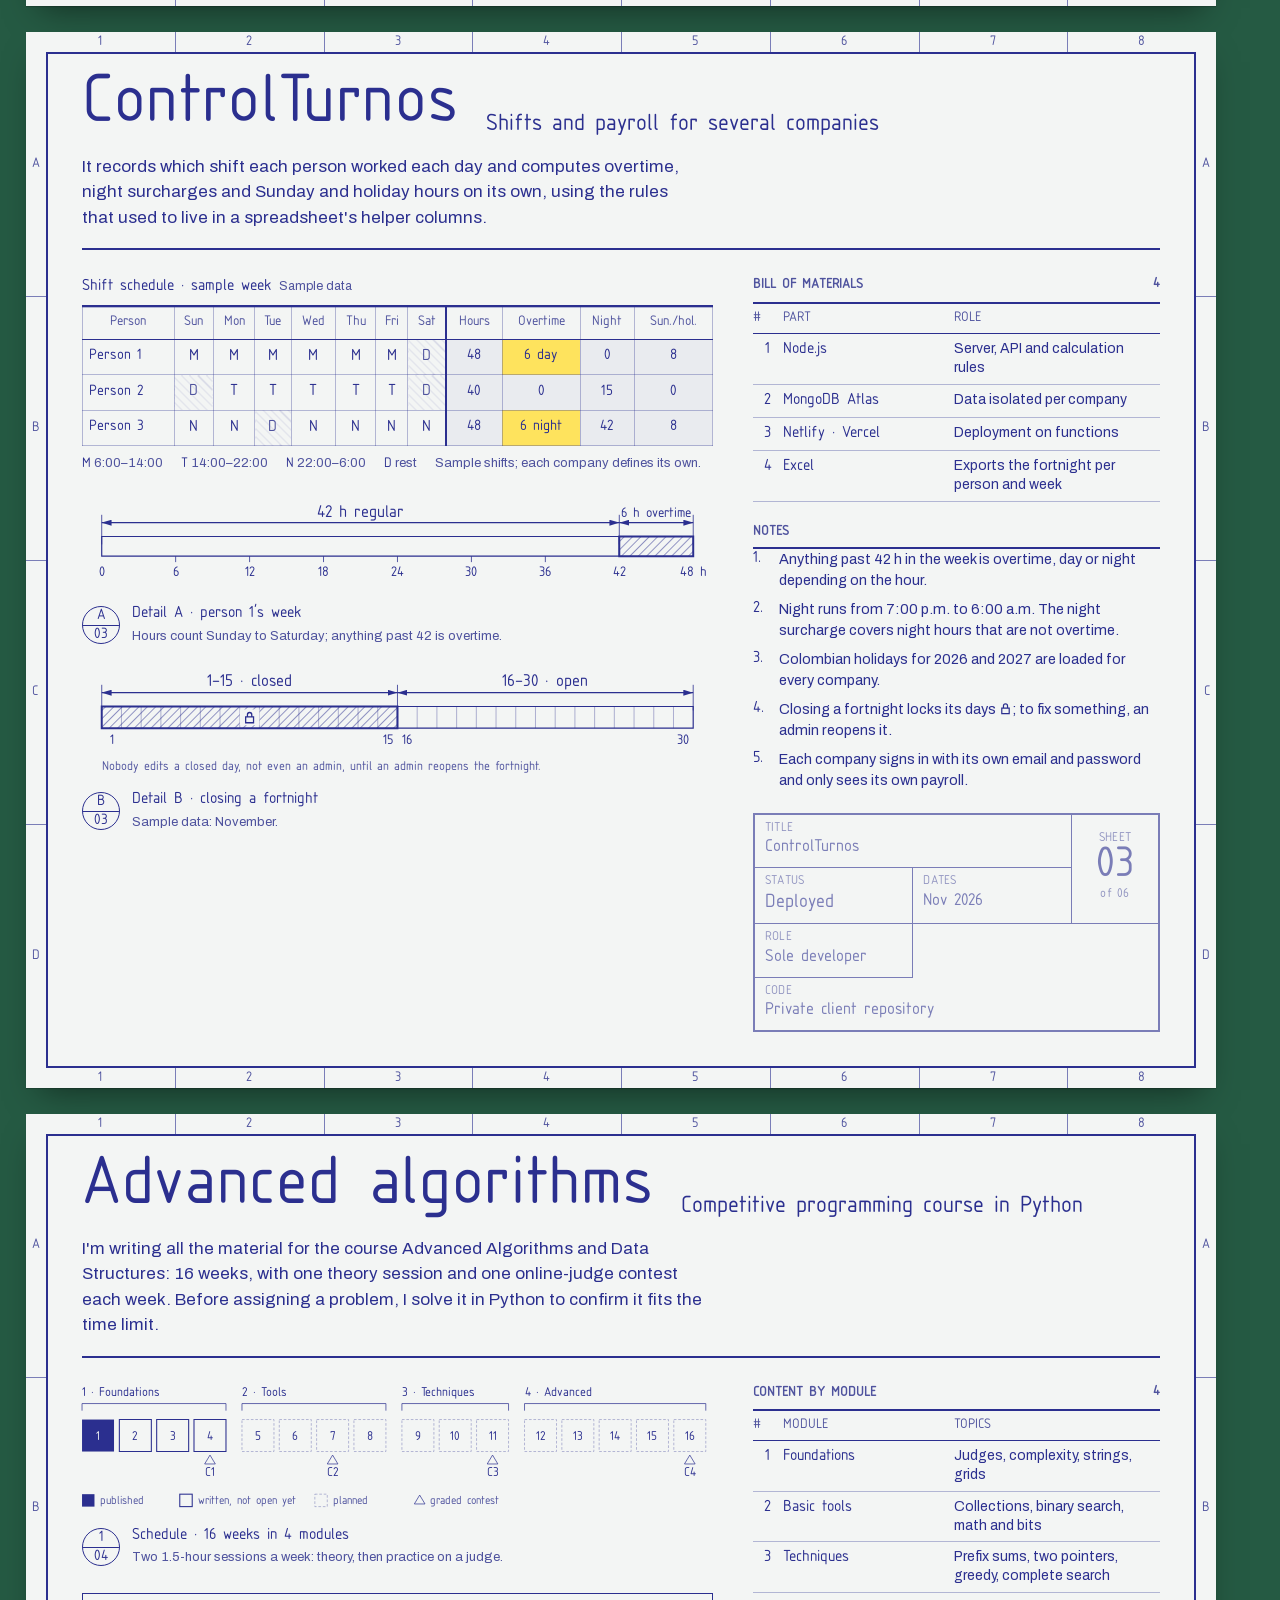
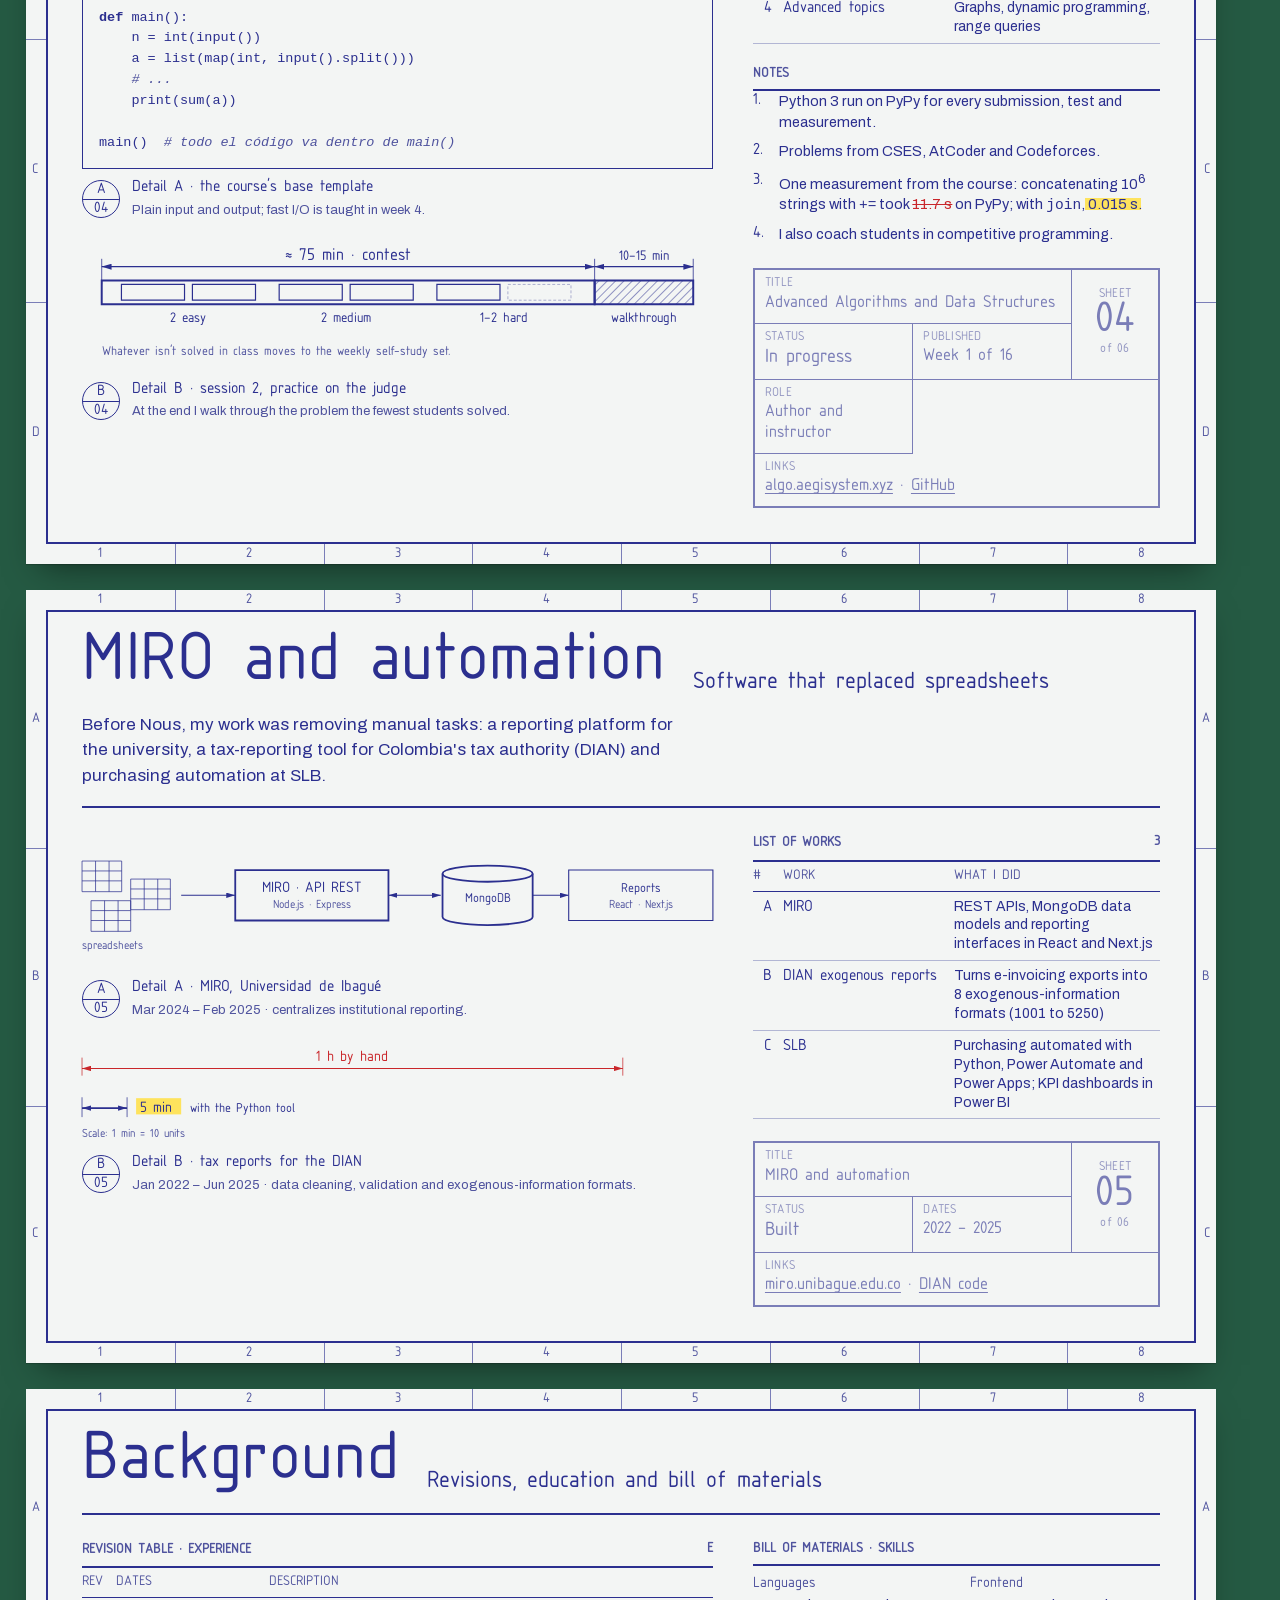
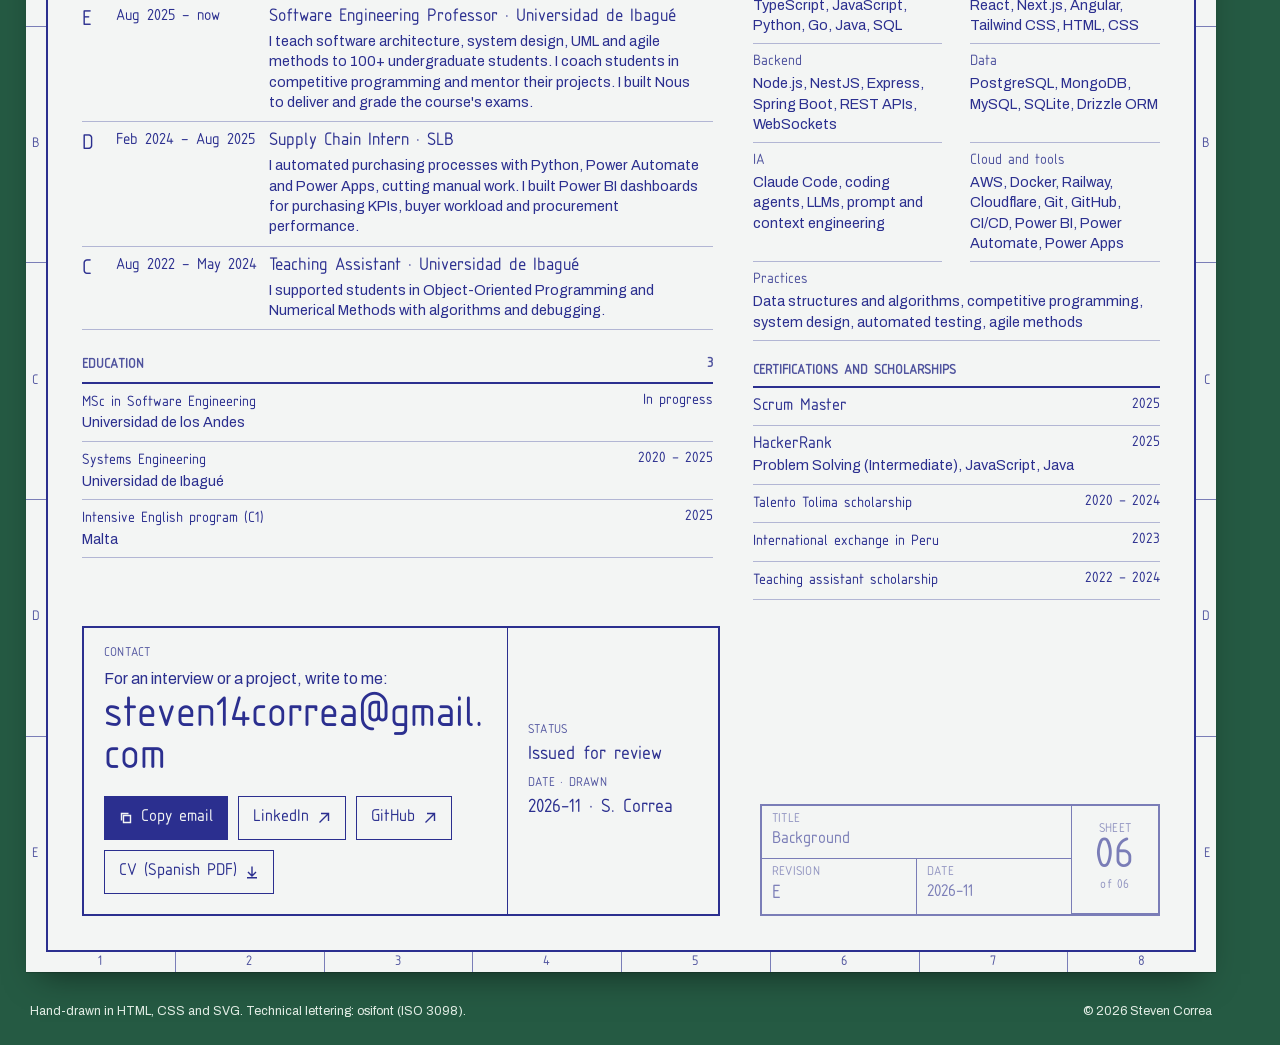
==== commit 8fa53b64: "Quitsie en producción en quitsie.aegisystem.xyz Quitsie ya corre en Railway: la comprobación de salu" ====
--- a/index.html
+++ b/index.html
@@ -113,7 +113,7 @@
               <text class="t-l" x="150" y="15" text-anchor="middle"><tspan lang="es">291 commits · 26 oct – 5 nov</tspan><tspan lang="en">291 commits · Oct 26 – Nov 5</tspan></text>
               <text class="t-s" x="0" y="42"><tspan lang="es">12 ADR · 14 hallazgos de seguridad cerrados</tspan><tspan lang="en">12 ADRs · 14 security findings closed</tspan></text>
             </svg>
-            <span class="status"><span lang="es">PRELIMINAR</span><span lang="en">PRELIMINARY</span><small><span lang="es">Código público · listo para Railway</span><span lang="en">Public code · ready for Railway</span></small></span>
+            <span class="status"><span lang="es">EN PRODUCCIÓN</span><span lang="en">IN PRODUCTION</span><small>quitsie.aegisystem.xyz</small></span>
           </a></li>
           <li><a class="index-row" href="#h03">
             <span class="bubble" aria-hidden="true"><i>1</i>03</span>
@@ -412,9 +412,9 @@
         </figure>
         <div class="revcloud" role="note">
           <svg class="delta" aria-hidden="true"><use href="#i-delta"/></svg>
-          <b><span lang="es">Preliminar · no desplegado</span><span lang="en">Preliminary · not deployed</span></b>
-          <span lang="es">El código está completo, pasa la CI y está listo para Railway, pero aún no corre en producción: falta crear el proyecto, el dominio y las variables.</span>
-          <span lang="en">The code is complete, passes CI and is ready for Railway, but it is not running in production yet: the project, domain and variables still have to be set up.</span>
+          <b><span lang="es">Revisión 1 · 5 nov 2026</span><span lang="en">Revision 1 · Nov 5, 2026</span></b>
+          <span lang="es">La base pasó de <span class="was">SQLite en una VM propia</span> a PostgreSQL en Railway (ADR 0012). Desaparecieron el túnel, Litestream y el despliegue por SSH: Railway despliega cada push que pasa la CI.</span>
+          <span lang="en">The database moved from <span class="was">SQLite on a self-run VM</span> to PostgreSQL on Railway (ADR 0012). The tunnel, Litestream and SSH deploys are gone: Railway deploys every push that passes CI.</span>
         </div>
 
         <figure class="view">
@@ -462,14 +462,14 @@
           <h3 class="block-title"><span><span lang="es">NOTAS</span><span lang="en">NOTES</span></span></h3>
           <ol class="notes" lang="es">
             <li><span><span class="hl">291 commits</span> entre el 26 de octubre y el 5 de noviembre de 2026.</span></li>
-            <li><span>12 decisiones de arquitectura (ADR) escritas y un glosario del dominio. La 12 pasó la base de <span class="was">SQLite</span> a PostgreSQL y el despliegue de una VM propia a Railway.</span></li>
+            <li><span>12 decisiones de arquitectura (ADR) escritas y un glosario del dominio. La 12 es la revisión 1.</span></li>
             <li><span>Las lecturas de la sincronización corren en <code>REPEATABLE READ</code>, para que el cursor no se salte cambios.</span></li>
             <li><span>Una revisión de seguridad encontró 14 hallazgos; <span class="hl">los 14 están cerrados</span>.</span></li>
             <li><span>Pruebas en Go contra PostgreSQL (cada prueba crea su propia base), del dominio en TypeScript y de punta a punta con Playwright contra el binario real.</span></li>
           </ol>
           <ol class="notes" lang="en">
             <li><span><span class="hl">291 commits</span> between October 26 and November 5, 2026.</span></li>
-            <li><span>12 written architecture decision records (ADRs) and a domain glossary. Number 12 moved the database from <span class="was">SQLite</span> to PostgreSQL and deployment from a self-run VM to Railway.</span></li>
+            <li><span>12 written architecture decision records (ADRs) and a domain glossary. Number 12 is revision 1.</span></li>
             <li><span>Sync reads run in <code>REPEATABLE READ</code> so the cursor never skips changes.</span></li>
             <li><span>A security review found 14 issues; <span class="hl">all 14 are closed</span>.</span></li>
             <li><span>Go tests against PostgreSQL (each test creates its own database), TypeScript domain tests and end-to-end Playwright tests against the real binary.</span></li>
@@ -478,10 +478,10 @@
         <div class="tbh">
           <div class="wide"><span class="cell-label"><span lang="es">TÍTULO</span><span lang="en">TITLE</span></span><span class="v">Quitsie</span></div>
           <div class="no"><span class="cell-label"><span lang="es">HOJA</span><span lang="en">SHEET</span></span><span class="v lettering">02</span><span class="cell-label"><span lang="es">de 06</span><span lang="en">of 06</span></span></div>
-          <div><span class="cell-label"><span lang="es">ESTADO</span><span lang="en">STATUS</span></span><span class="v status-v"><span lang="es">Preliminar</span><span lang="en">Preliminary</span></span></div>
+          <div><span class="cell-label"><span lang="es">ESTADO</span><span lang="en">STATUS</span></span><span class="v status-v"><span lang="es">En producción</span><span lang="en">In production</span></span></div>
           <div><span class="cell-label"><span lang="es">FECHAS</span><span lang="en">DATES</span></span><span class="v"><span lang="es">Oct – nov 2026</span><span lang="en">Oct – Nov 2026</span></span></div>
           <div><span class="cell-label"><span lang="es">ROL</span><span lang="en">ROLE</span></span><span class="v"><span lang="es">Único desarrollador</span><span lang="en">Sole developer</span></span></div>
-          <div class="full last"><span class="cell-label"><span lang="es">CÓDIGO</span><span lang="en">CODE</span></span><span class="v"><a href="https://github.com/Aegisystem/Quitsie" rel="noopener" target="_blank">github.com/Aegisystem/Quitsie</a></span></div>
+          <div class="full last"><span class="cell-label"><span lang="es">ENLACES</span><span lang="en">LINKS</span></span><span class="v"><a href="https://quitsie.aegisystem.xyz" rel="noopener" target="_blank">quitsie.aegisystem.xyz</a> · <a href="https://github.com/Aegisystem/Quitsie" rel="noopener" target="_blank"><span lang="es">código</span><span lang="en">code</span></a></span></div>
         </div>
       </div>
     </div>
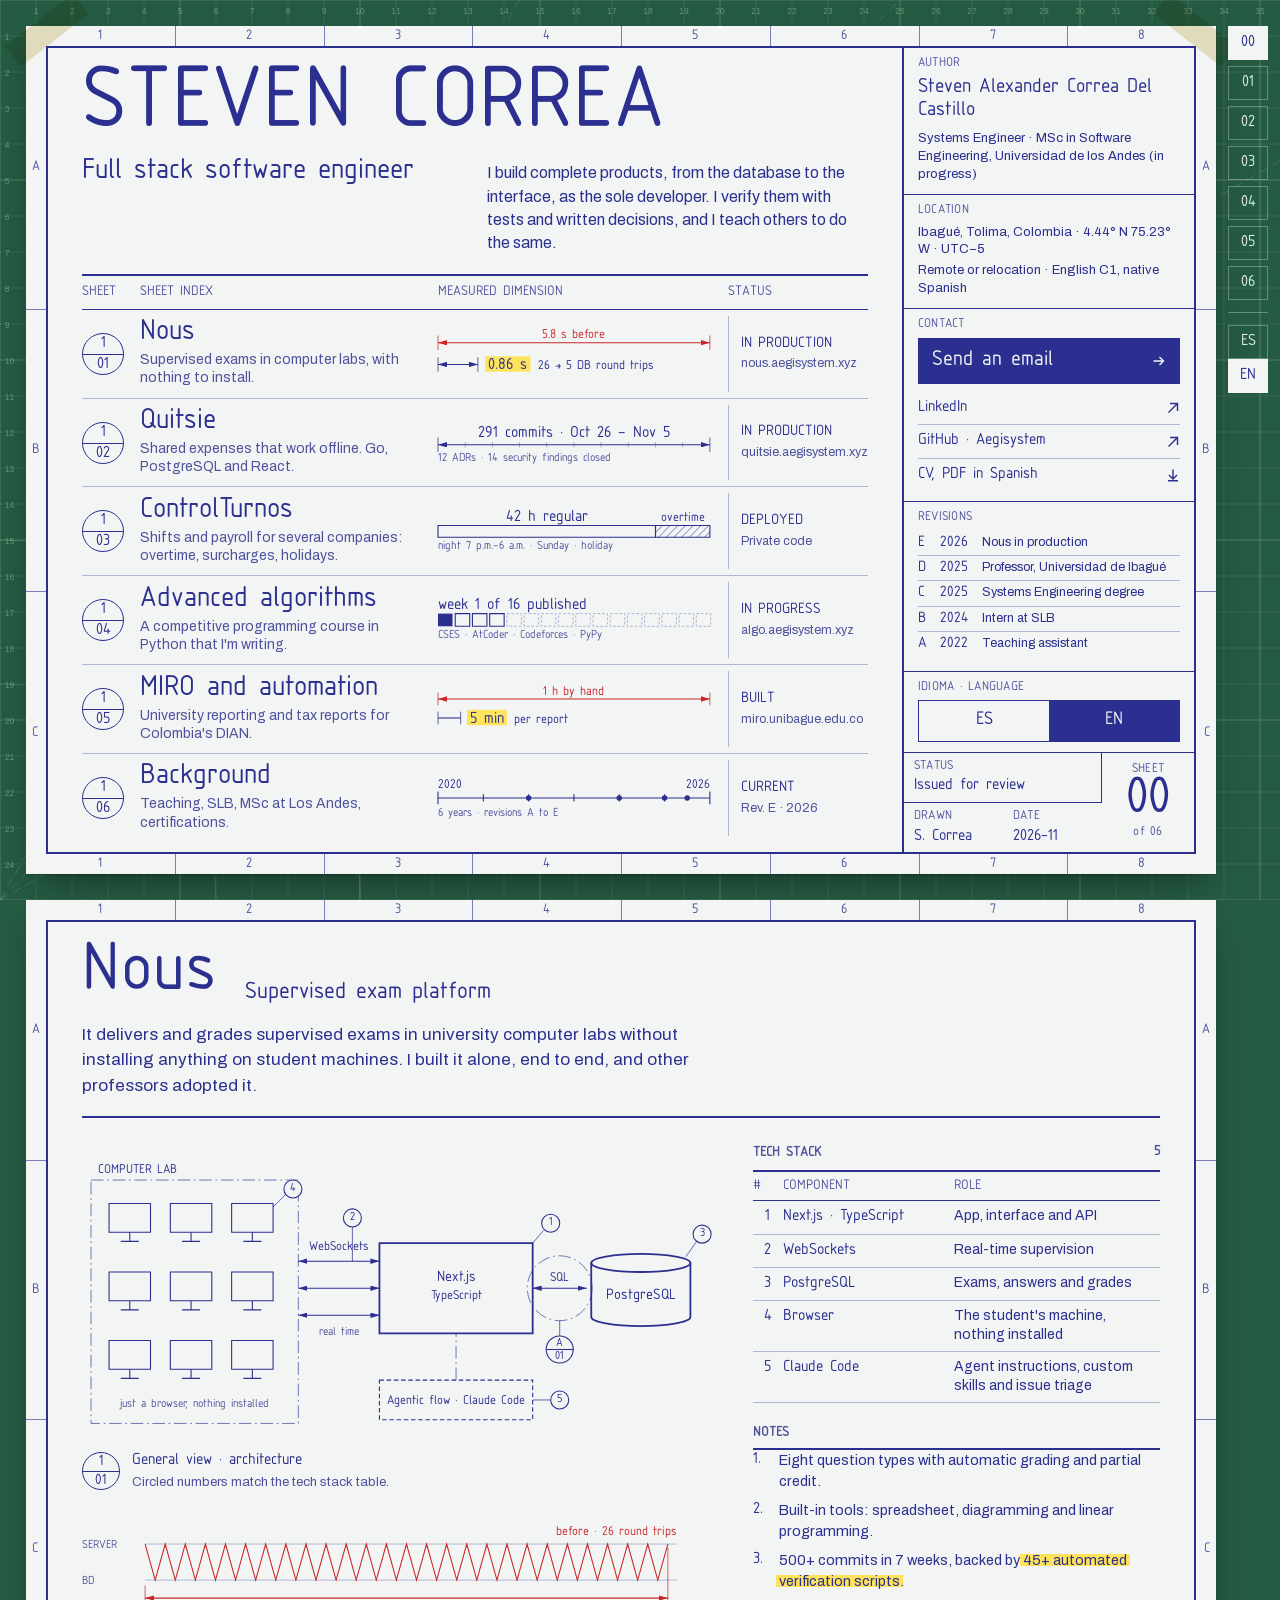
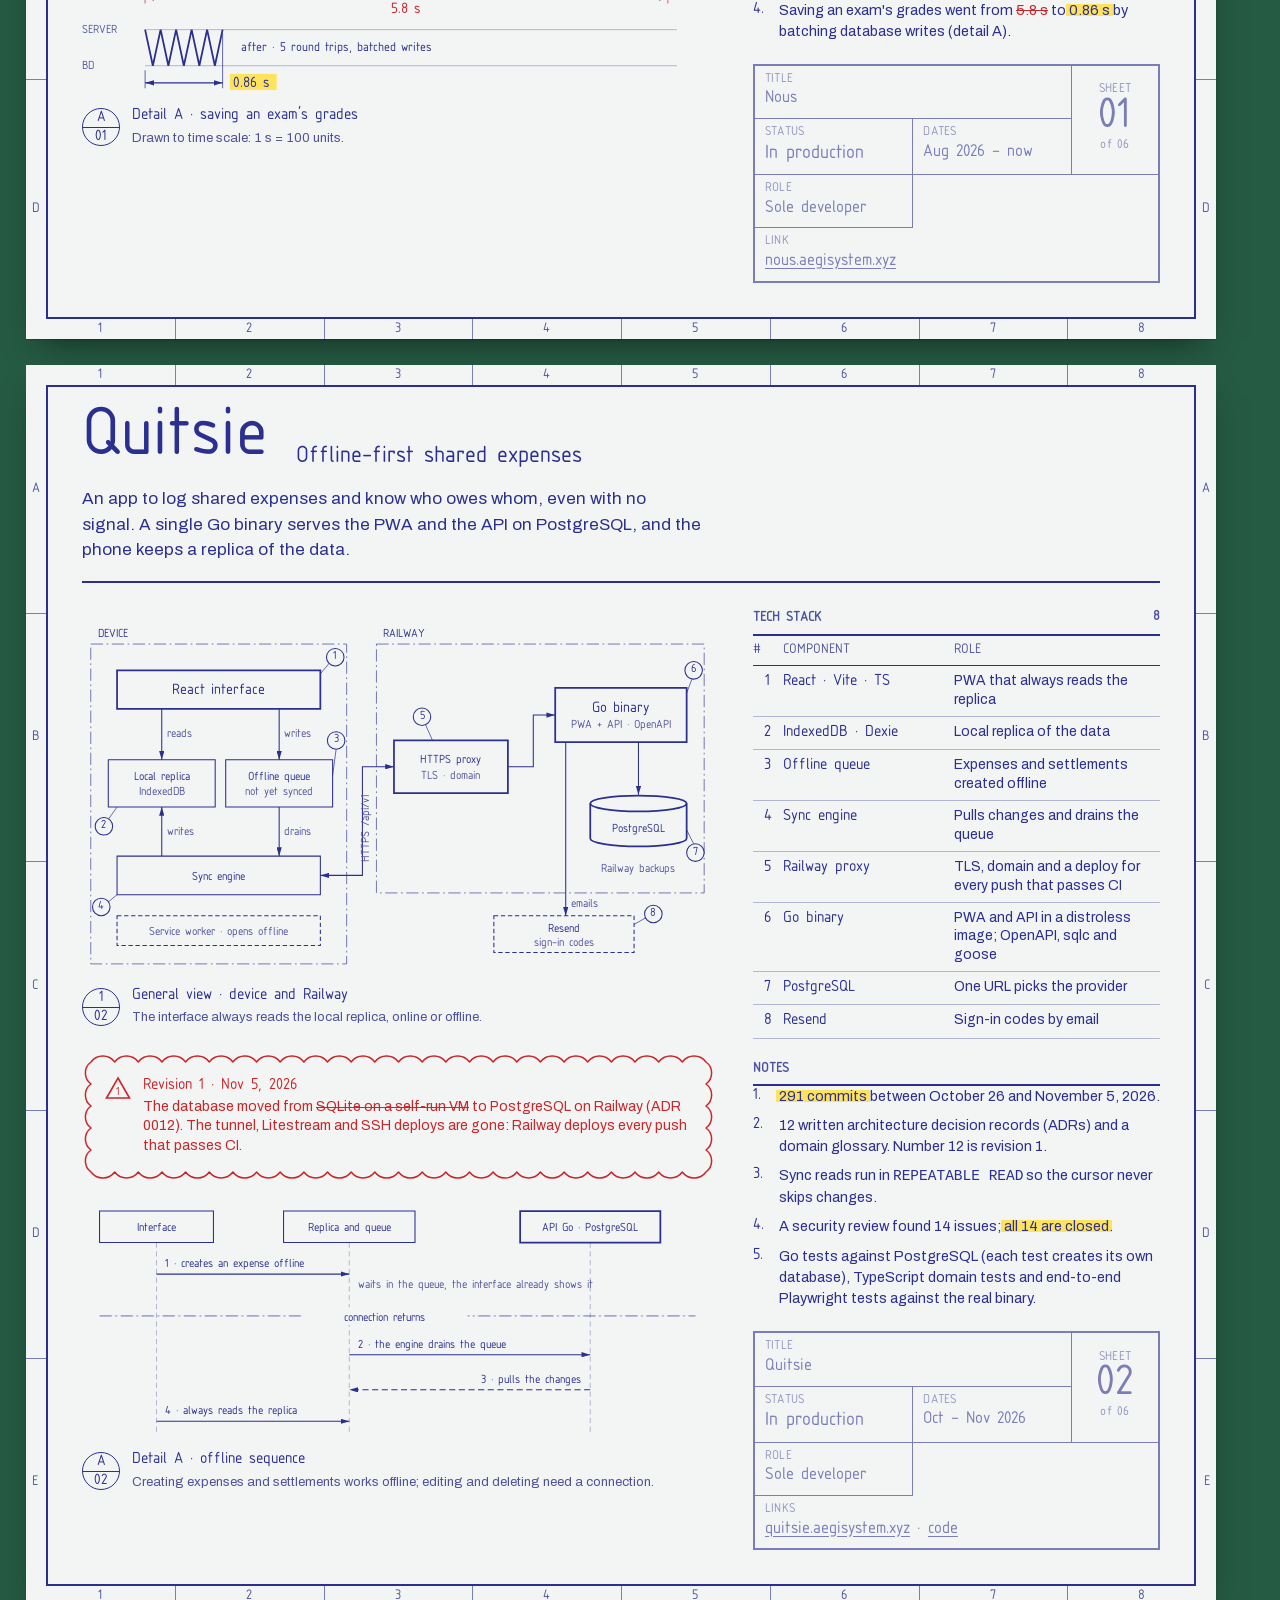
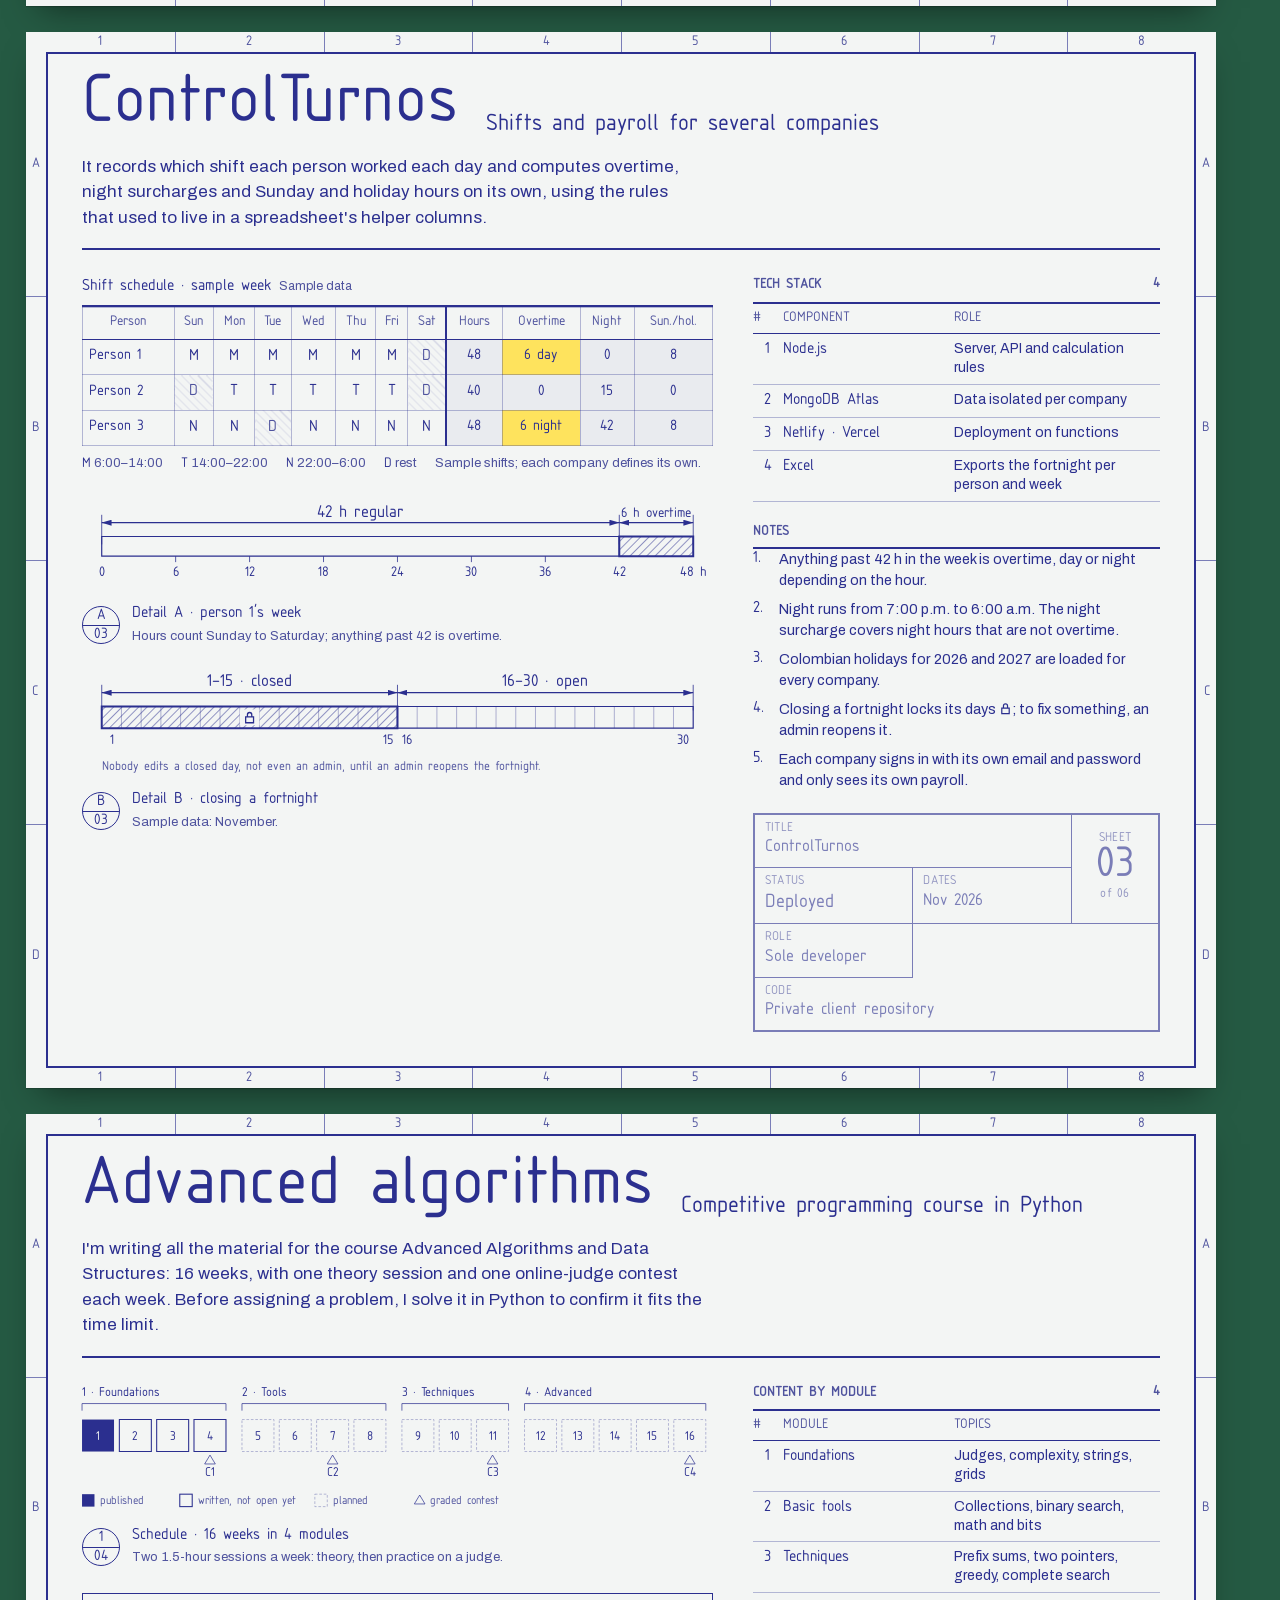
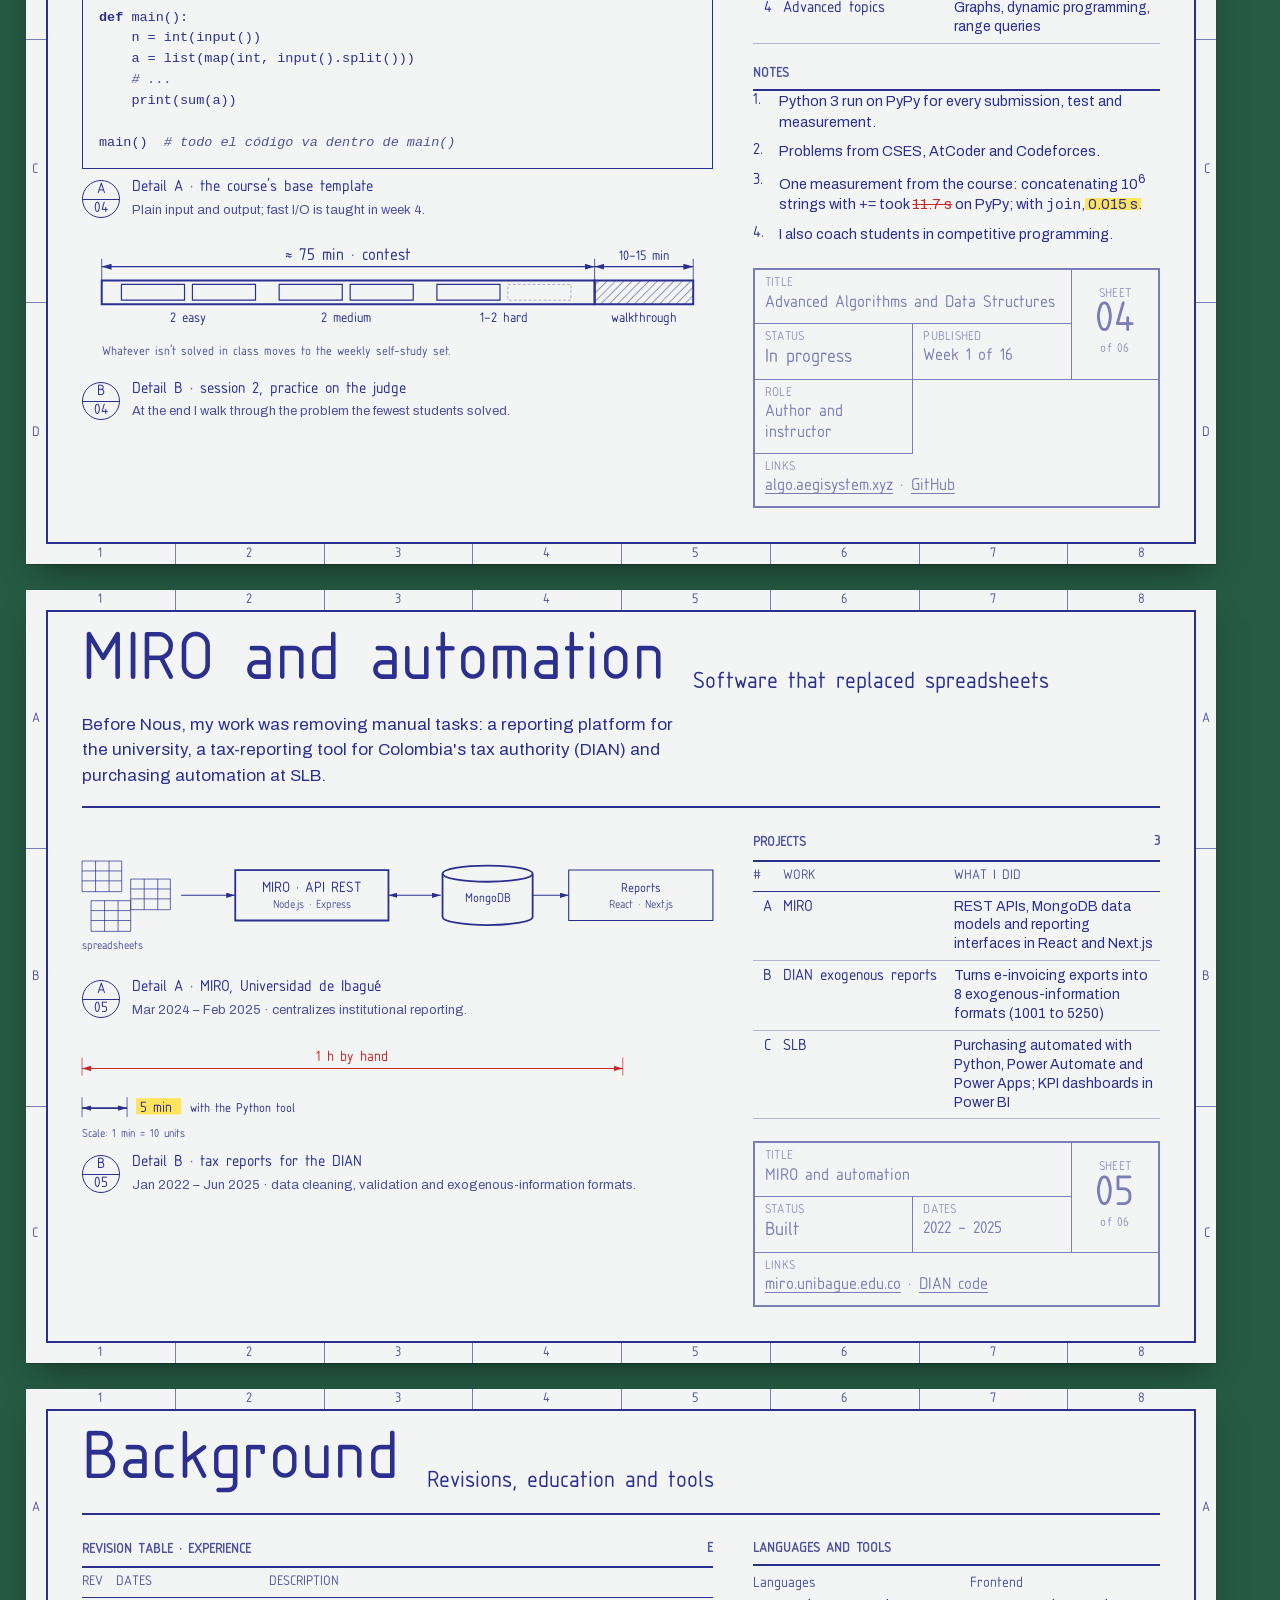
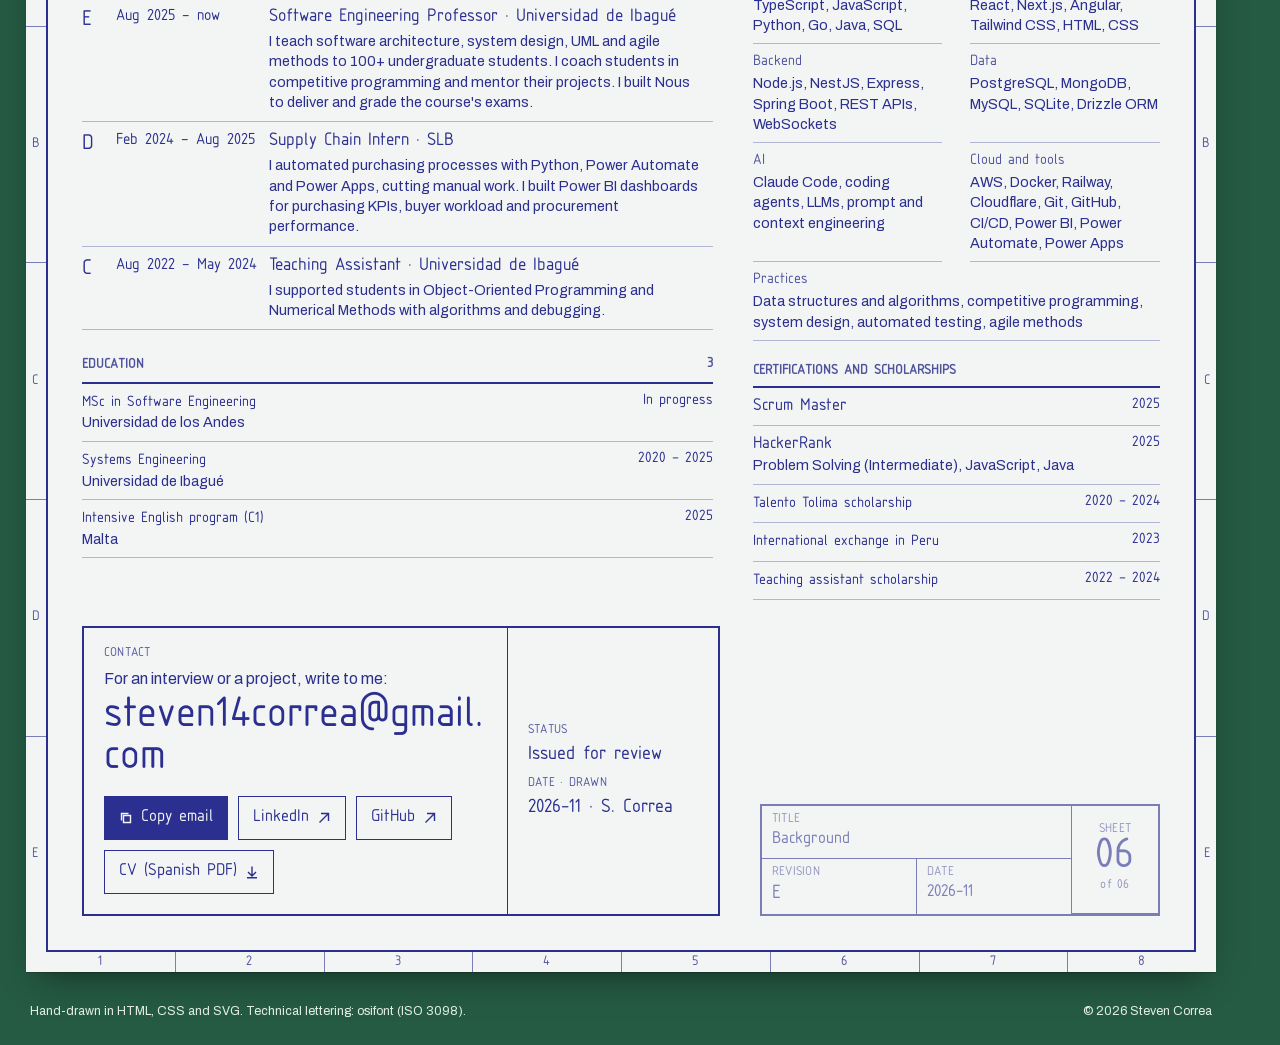
==== commit 3895a819: "Cambiar "Lista de materiales" por nombres claros En las hojas de proyecto la tabla pasa a "Tecnologí" ====
--- a/index.html
+++ b/index.html
@@ -277,7 +277,7 @@
             <g class="balloon" data-item="3" tabindex="0"><line class="ln thin" x1="670" y1="125" x2="682" y2="108"/><circle cx="688" cy="100" r="10"/><text x="688" y="100">3</text></g>
             <g class="balloon" data-item="5" tabindex="0"><line class="ln thin" x1="500" y1="284" x2="520" y2="284"/><circle cx="530" cy="284" r="10"/><text x="530" y="284">5</text></g>
           </svg></div>
-          <figcaption><span class="bubble" aria-hidden="true"><i>1</i>01</span><span><span lang="es">Vista general · arquitectura</span><span lang="en">General view · architecture</span><small><span lang="es">Los números en círculo corresponden a la lista de materiales.</span><span lang="en">Circled numbers match the bill of materials.</span></small></span></figcaption>
+          <figcaption><span class="bubble" aria-hidden="true"><i>1</i>01</span><span><span lang="es">Vista general · arquitectura</span><span lang="en">General view · architecture</span><small><span lang="es">Los números en círculo corresponden a la tabla de tecnologías.</span><span lang="en">Circled numbers match the tech stack table.</span></small></span></figcaption>
         </figure>
 
         <figure class="view">
@@ -306,9 +306,9 @@
 
       <div class="side">
         <section>
-          <h3 class="block-title"><span><span lang="es">LISTA DE MATERIALES</span><span lang="en">BILL OF MATERIALS</span></span><span>5</span></h3>
+          <h3 class="block-title"><span><span lang="es">TECNOLOGÍAS</span><span lang="en">TECH STACK</span></span><span>5</span></h3>
           <table class="bom">
-            <thead><tr><th>#</th><th><span lang="es">PIEZA</span><span lang="en">PART</span></th><th><span lang="es">FUNCIÓN</span><span lang="en">ROLE</span></th></tr></thead>
+            <thead><tr><th>#</th><th><span lang="es">COMPONENTE</span><span lang="en">COMPONENT</span></th><th><span lang="es">FUNCIÓN</span><span lang="en">ROLE</span></th></tr></thead>
             <tbody>
               <tr data-item="1"><td>1</td><td>Next.js · TypeScript</td><td><span lang="es">Aplicación, interfaz y API</span><span lang="en">App, interface and API</span></td></tr>
               <tr data-item="2"><td>2</td><td>WebSockets</td><td><span lang="es">Supervisión en tiempo real</span><span lang="en">Real-time supervision</span></td></tr>
@@ -443,9 +443,9 @@
 
       <div class="side">
         <section>
-          <h3 class="block-title"><span><span lang="es">LISTA DE MATERIALES</span><span lang="en">BILL OF MATERIALS</span></span><span>8</span></h3>
+          <h3 class="block-title"><span><span lang="es">TECNOLOGÍAS</span><span lang="en">TECH STACK</span></span><span>8</span></h3>
           <table class="bom">
-            <thead><tr><th>#</th><th><span lang="es">PIEZA</span><span lang="en">PART</span></th><th><span lang="es">FUNCIÓN</span><span lang="en">ROLE</span></th></tr></thead>
+            <thead><tr><th>#</th><th><span lang="es">COMPONENTE</span><span lang="en">COMPONENT</span></th><th><span lang="es">FUNCIÓN</span><span lang="en">ROLE</span></th></tr></thead>
             <tbody>
               <tr data-item="1"><td>1</td><td>React · Vite · TS</td><td><span lang="es">PWA que lee siempre la réplica</span><span lang="en">PWA that always reads the replica</span></td></tr>
               <tr data-item="2"><td>2</td><td>IndexedDB · Dexie</td><td><span lang="es">Réplica local de los datos</span><span lang="en">Local replica of the data</span></td></tr>
@@ -556,9 +556,9 @@
 
       <div class="side">
         <section>
-          <h3 class="block-title"><span><span lang="es">LISTA DE MATERIALES</span><span lang="en">BILL OF MATERIALS</span></span><span>4</span></h3>
+          <h3 class="block-title"><span><span lang="es">TECNOLOGÍAS</span><span lang="en">TECH STACK</span></span><span>4</span></h3>
           <table class="bom">
-            <thead><tr><th>#</th><th><span lang="es">PIEZA</span><span lang="en">PART</span></th><th><span lang="es">FUNCIÓN</span><span lang="en">ROLE</span></th></tr></thead>
+            <thead><tr><th>#</th><th><span lang="es">COMPONENTE</span><span lang="en">COMPONENT</span></th><th><span lang="es">FUNCIÓN</span><span lang="en">ROLE</span></th></tr></thead>
             <tbody>
               <tr><td>1</td><td>Node.js</td><td><span lang="es">Servidor, API y reglas de cálculo</span><span lang="en">Server, API and calculation rules</span></td></tr>
               <tr><td>2</td><td>MongoDB Atlas</td><td><span lang="es">Datos aislados por empresa</span><span lang="en">Data isolated per company</span></td></tr>
@@ -755,7 +755,7 @@
 
       <div class="side">
         <section>
-          <h3 class="block-title"><span><span lang="es">LISTA DE TRABAJOS</span><span lang="en">LIST OF WORKS</span></span><span>3</span></h3>
+          <h3 class="block-title"><span><span lang="es">TRABAJOS</span><span lang="en">PROJECTS</span></span><span>3</span></h3>
           <table class="bom">
             <thead><tr><th>#</th><th><span lang="es">TRABAJO</span><span lang="en">WORK</span></th><th><span lang="es">QUÉ HICE</span><span lang="en">WHAT I DID</span></th></tr></thead>
             <tbody>
@@ -783,7 +783,7 @@
     <div class="sheet-body">
       <header class="sheet-head">
         <h2 class="sheet-title" id="t06"><span lang="es">Trayectoria</span><span lang="en">Background</span></h2>
-        <p class="sheet-sub"><span lang="es">Revisiones, formación y lista de materiales</span><span lang="en">Revisions, education and bill of materials</span></p>
+        <p class="sheet-sub"><span lang="es">Revisiones, formación y herramientas</span><span lang="en">Revisions, education and tools</span></p>
       </header>
 
       <div class="draw">
@@ -824,13 +824,13 @@
 
       <div class="side">
         <section>
-          <h3 class="block-title"><span><span lang="es">LISTA DE MATERIALES · HABILIDADES</span><span lang="en">BILL OF MATERIALS · SKILLS</span></span></h3>
+          <h3 class="block-title"><span><span lang="es">LENGUAJES Y HERRAMIENTAS</span><span lang="en">LANGUAGES AND TOOLS</span></span></h3>
           <dl class="skills">
             <div><dt><span lang="es">Lenguajes</span><span lang="en">Languages</span></dt><dd>TypeScript, JavaScript, Python, Go, Java, SQL</dd></div>
             <div><dt>Frontend</dt><dd>React, Next.js, Angular, Tailwind CSS, HTML, CSS</dd></div>
             <div><dt>Backend</dt><dd>Node.js, NestJS, Express, Spring Boot, <span lang="es">APIs REST</span><span lang="en">REST APIs</span>, WebSockets</dd></div>
             <div><dt><span lang="es">Datos</span><span lang="en">Data</span></dt><dd>PostgreSQL, MongoDB, MySQL, SQLite, Drizzle ORM</dd></div>
-            <div><dt>IA</dt><dd><span lang="es">Claude Code, agentes de programación, LLMs, ingeniería de prompts y de contexto</span><span lang="en">Claude Code, coding agents, LLMs, prompt and context engineering</span></dd></div>
+            <div><dt><span lang="es">IA</span><span lang="en">AI</span></dt><dd><span lang="es">Claude Code, agentes de programación, LLMs, ingeniería de prompts y de contexto</span><span lang="en">Claude Code, coding agents, LLMs, prompt and context engineering</span></dd></div>
             <div><dt><span lang="es">Nube y herramientas</span><span lang="en">Cloud and tools</span></dt><dd>AWS, Docker, Railway, Cloudflare, Git, GitHub, CI/CD, Power BI, Power Automate, Power Apps</dd></div>
             <div style="grid-column:1/-1"><dt><span lang="es">Prácticas</span><span lang="en">Practices</span></dt><dd><span lang="es">Estructuras de datos y algoritmos, programación competitiva, diseño de sistemas, pruebas automatizadas, metodologías ágiles</span><span lang="en">Data structures and algorithms, competitive programming, system design, automated testing, agile methods</span></dd></div>
           </dl>
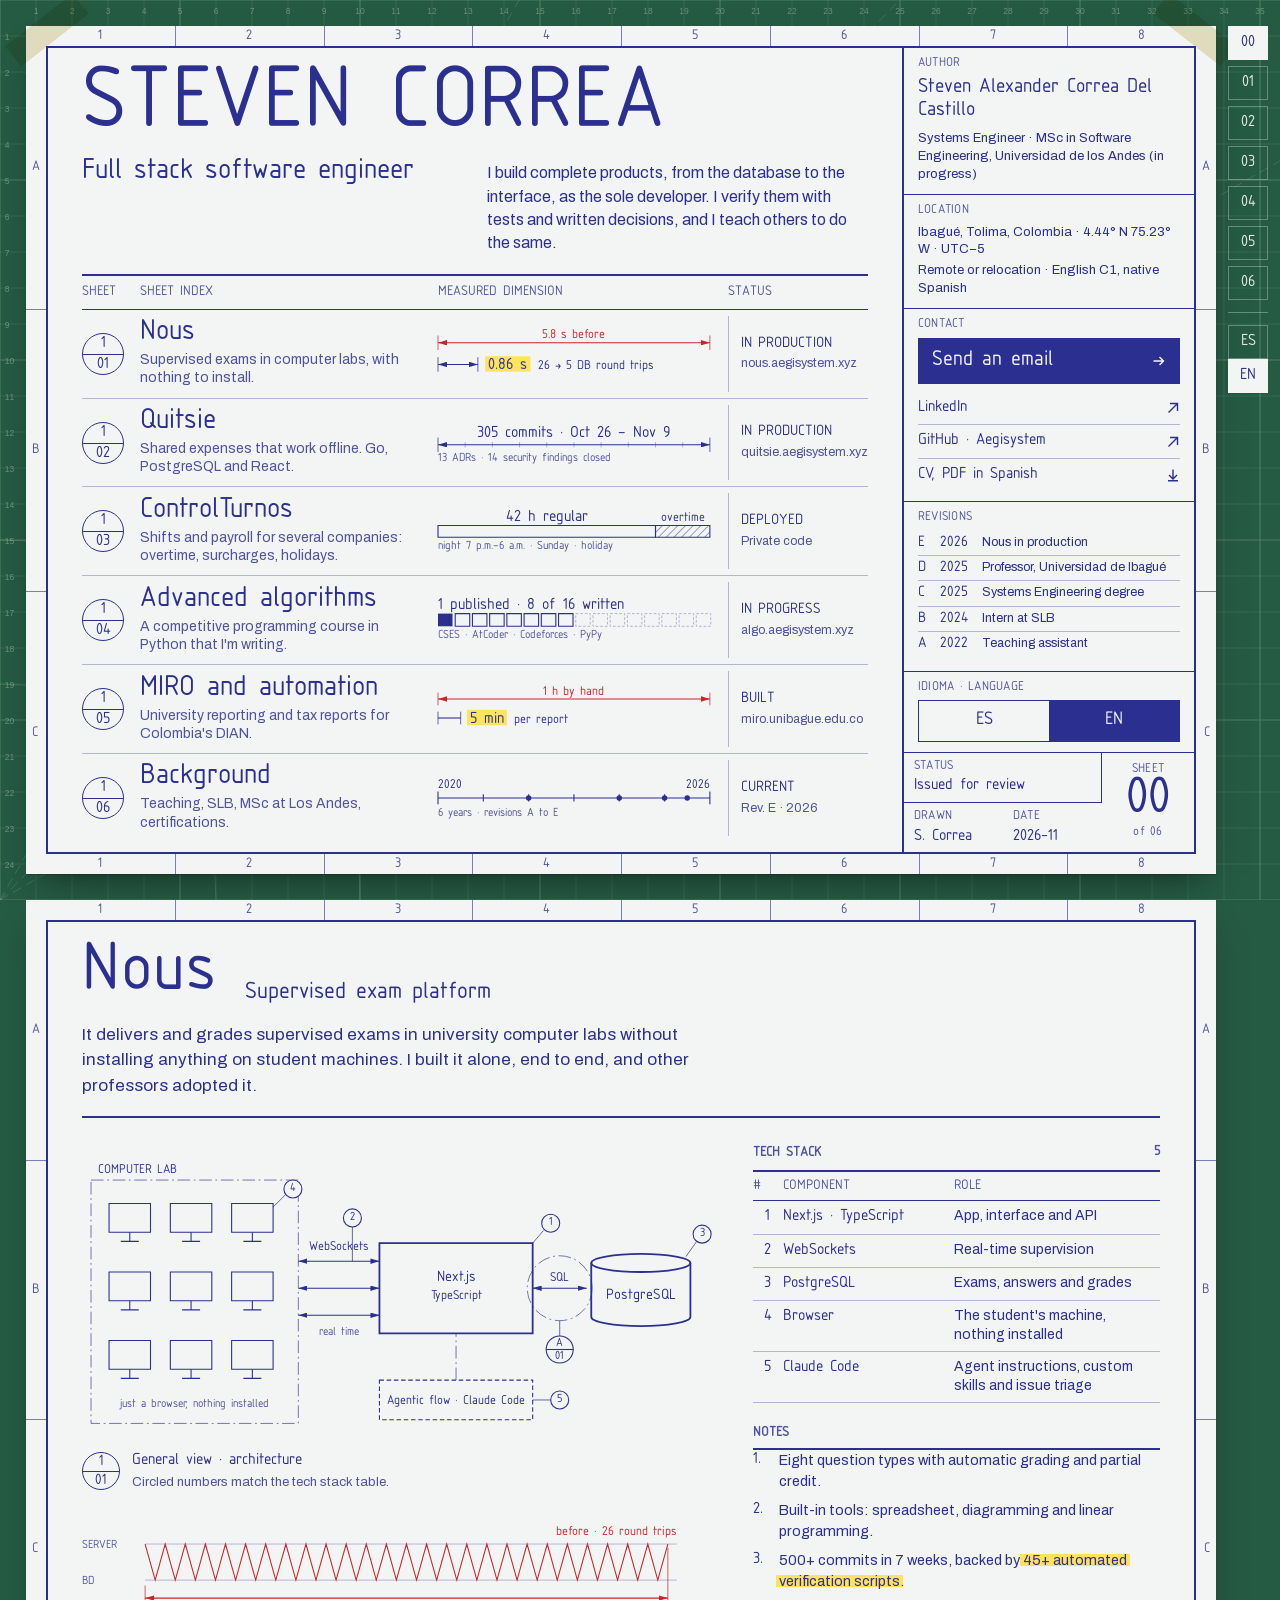
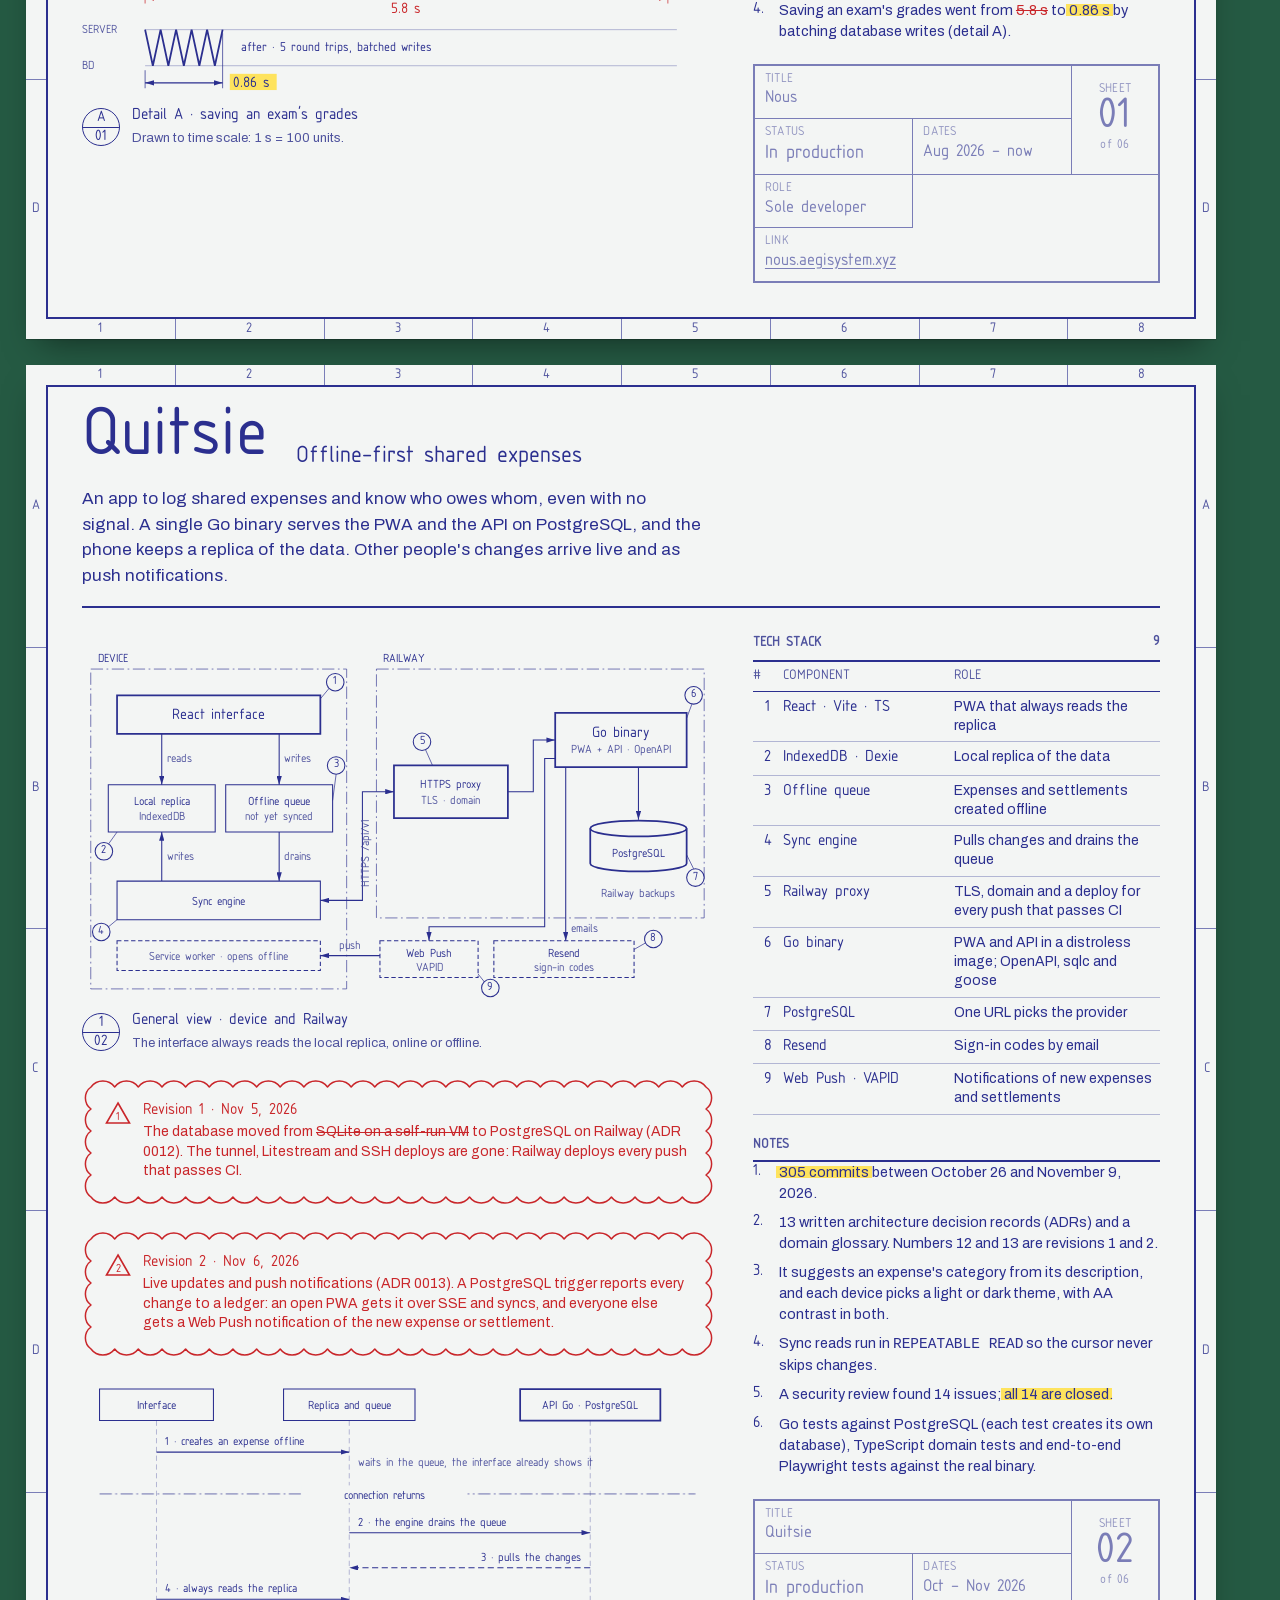
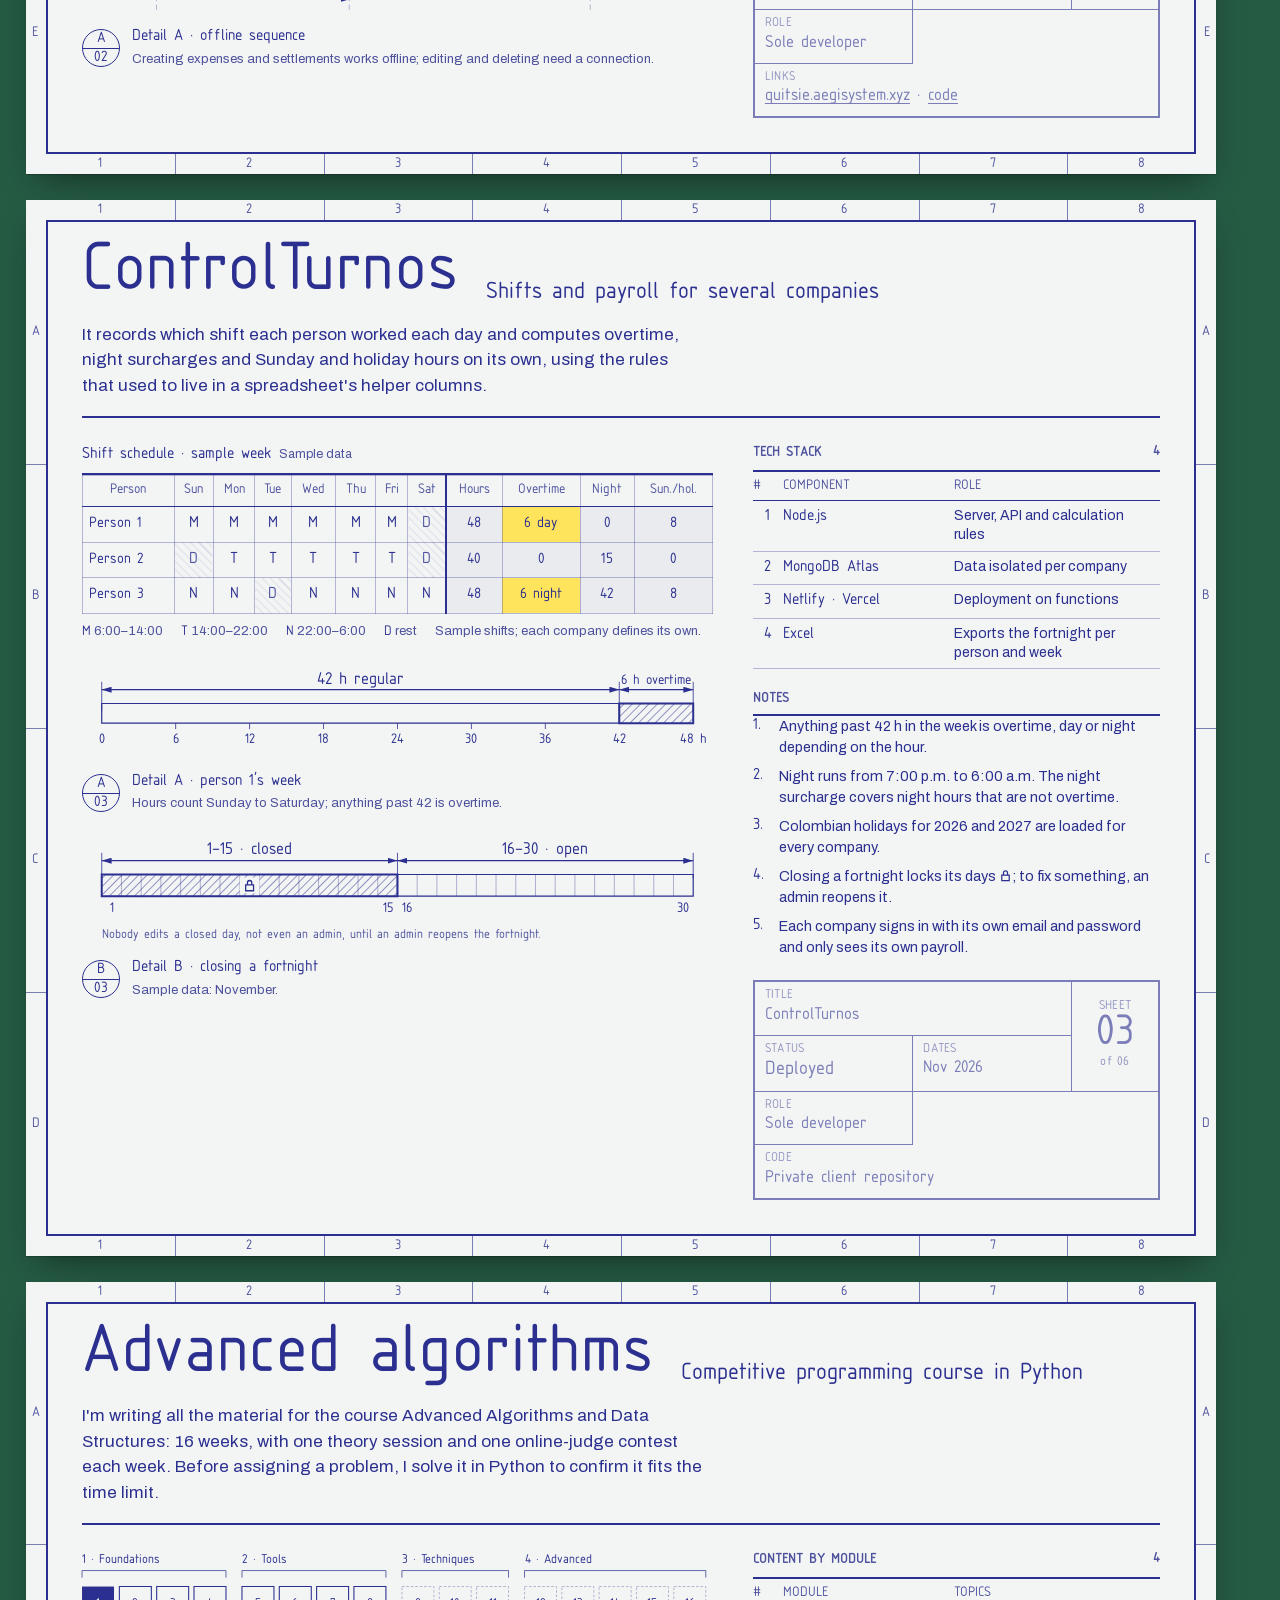
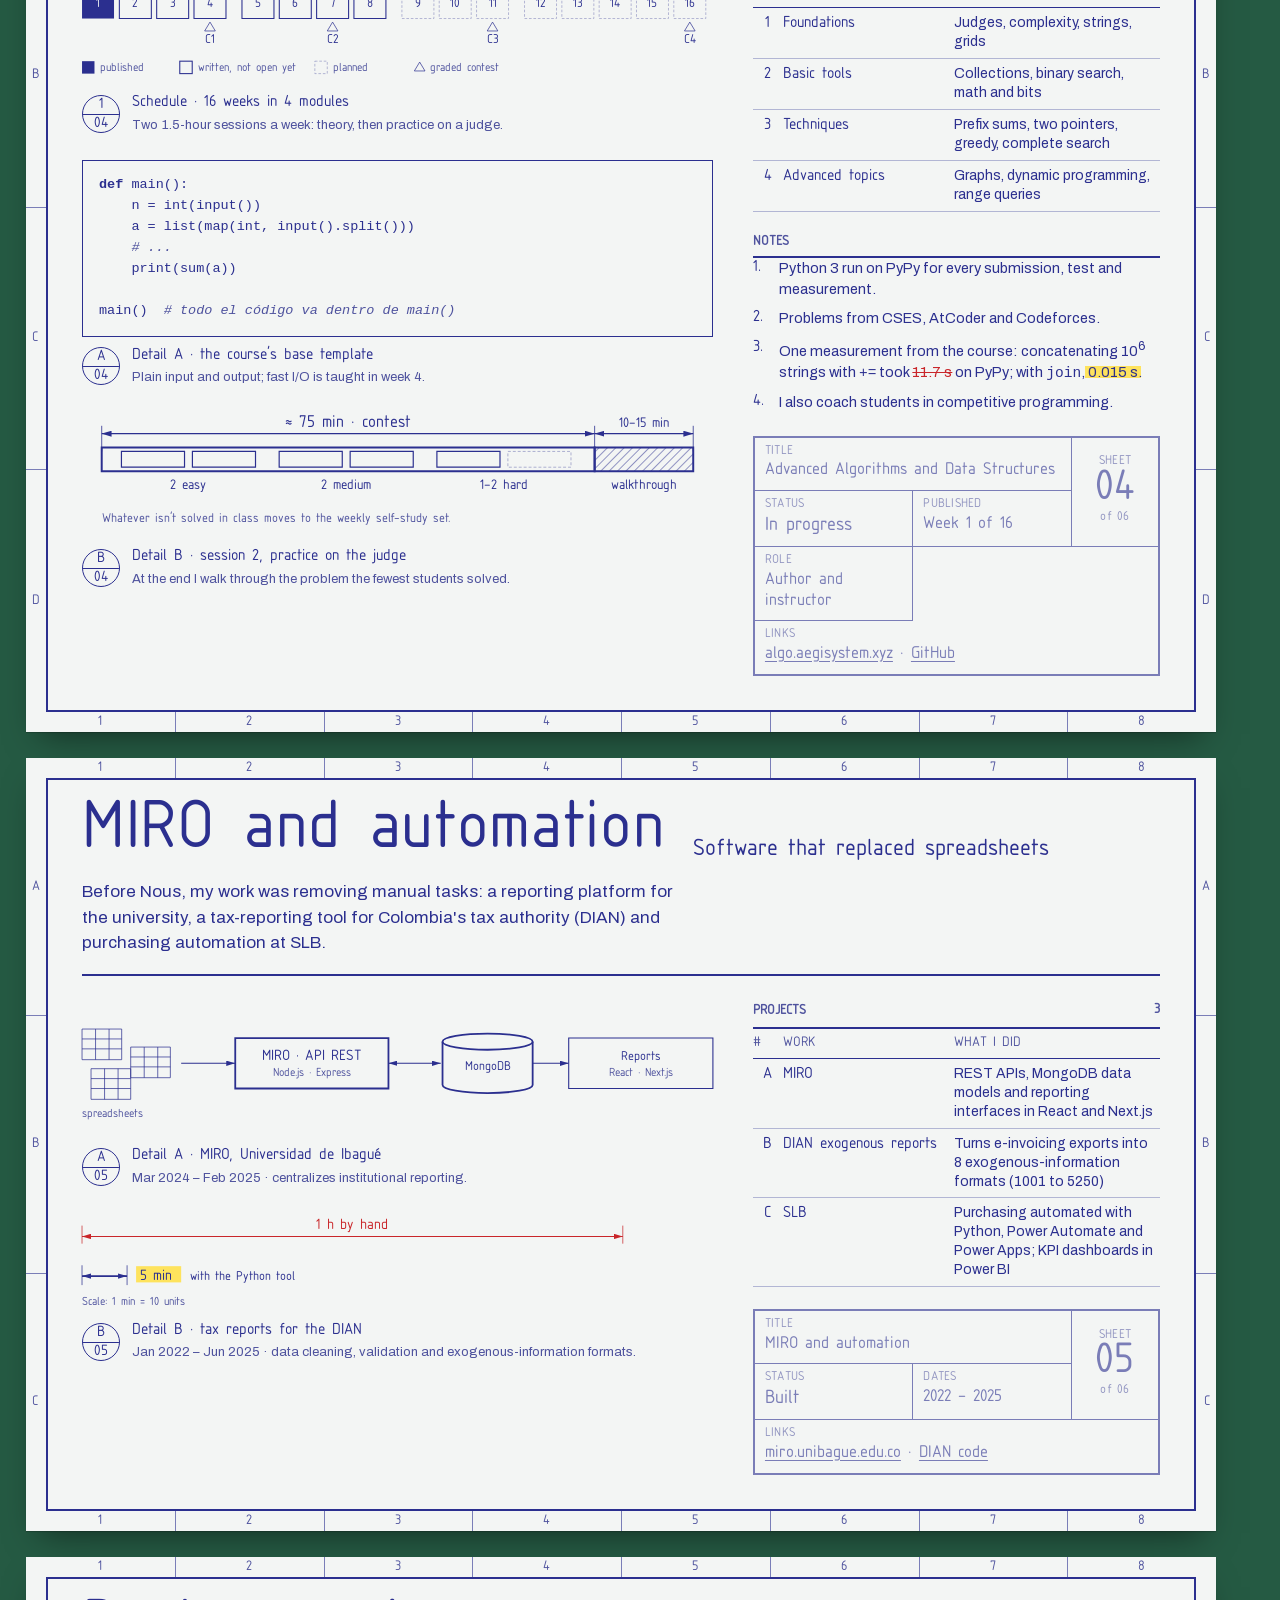
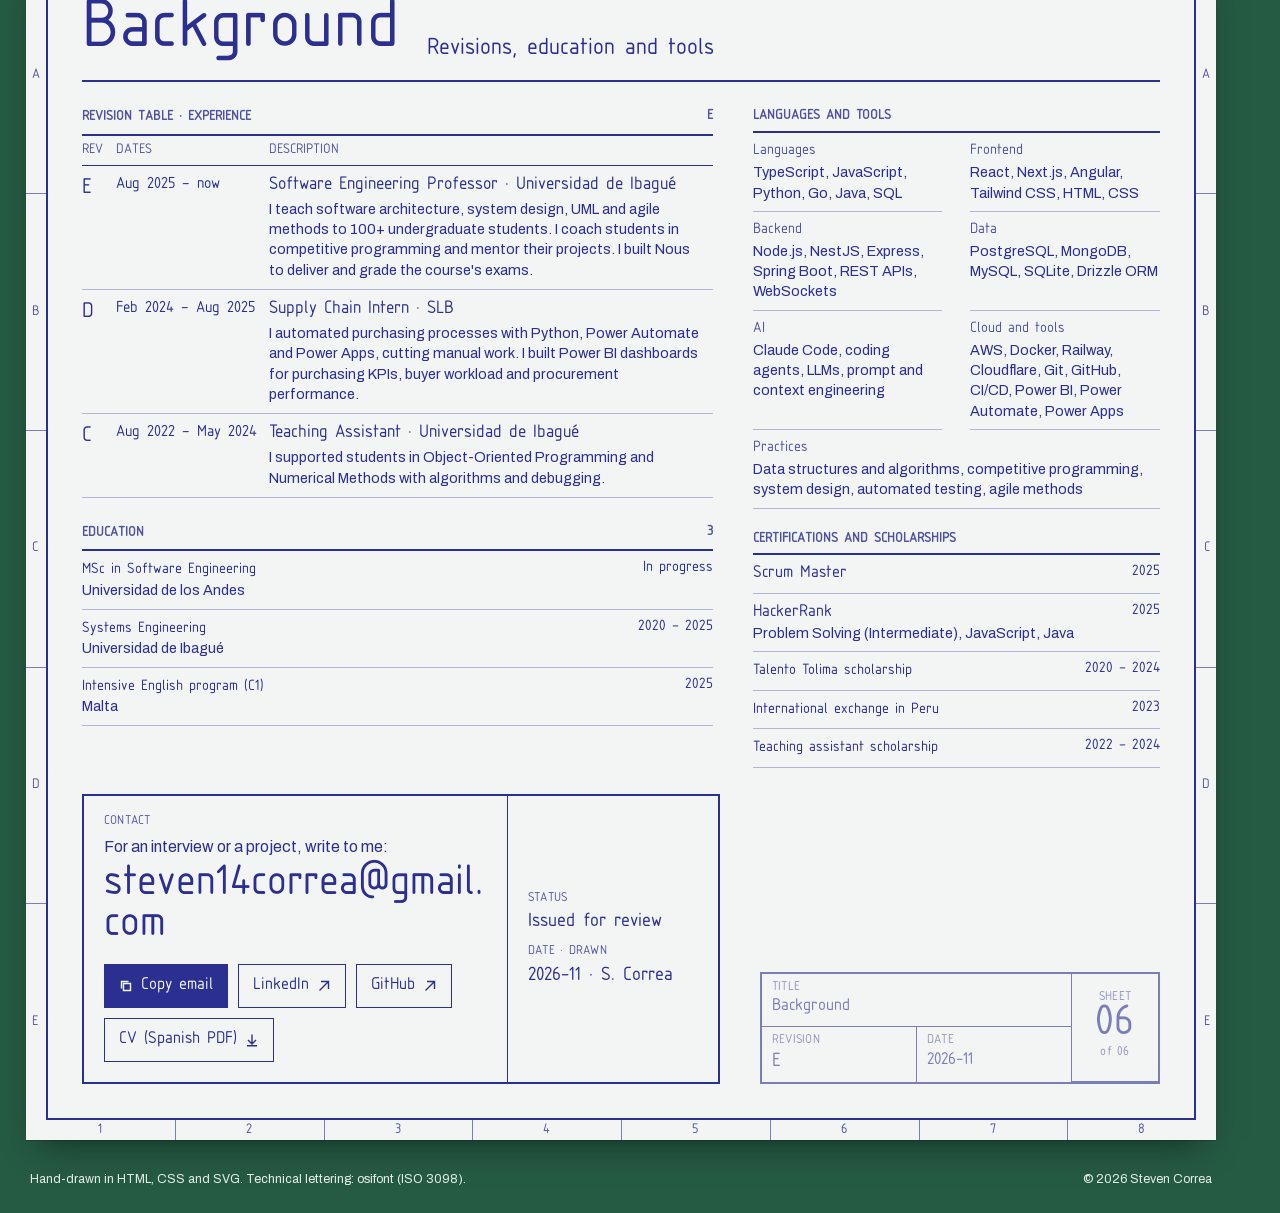
==== commit 95746a62: "Actualizar Quitsie y el curso con lo hecho desde el 5 de noviembre Quitsie: avisos en vivo por SSE y" ====
--- a/index.html
+++ b/index.html
@@ -42,6 +42,7 @@
     <symbol id="i-right" viewBox="0 0 14 14"><path d="M1.5 7h10M7.5 3l4 4-4 4" fill="none" stroke="currentColor" stroke-width="1.4"/></symbol>
     <symbol id="i-copy" viewBox="0 0 14 14"><path d="M4.5 4.5h7v7h-7zM2.5 9.5v-7h7" fill="none" stroke="currentColor" stroke-width="1.4"/></symbol>
     <symbol id="i-delta" viewBox="0 0 26 24"><path d="M13 2 24.5 22h-23z" fill="none" stroke="currentColor" stroke-width="1.6"/><text x="13" y="18.5" text-anchor="middle" font-family="Osifont, sans-serif" font-size="11" fill="currentColor">1</text></symbol>
+    <symbol id="i-delta2" viewBox="0 0 26 24"><path d="M13 2 24.5 22h-23z" fill="none" stroke="currentColor" stroke-width="1.6"/><text x="13" y="18.5" text-anchor="middle" font-family="Osifont, sans-serif" font-size="11" fill="currentColor">2</text></symbol>
     <symbol id="i-lock" viewBox="0 0 14 14"><path d="M3 6.5h8v6H3zM4.8 6.5V4.3a2.2 2.2 0 0 1 4.4 0v2.2" fill="none" stroke="currentColor" stroke-width="1.3"/></symbol>
   </defs>
 </svg>
@@ -106,12 +107,12 @@
           <li><a class="index-row" href="#h02">
             <span class="bubble" aria-hidden="true"><i>1</i>02</span>
             <span class="ident"><span class="name">Quitsie</span><span class="desc"><span lang="es">Gastos compartidos que funcionan sin conexión. Go, PostgreSQL y React.</span><span lang="en">Shared expenses that work offline. Go, PostgreSQL and React.</span></span></span>
-            <svg class="dw" viewBox="0 0 320 44" role="img" aria-label="291 commits">
+            <svg class="dw" viewBox="0 0 320 44" role="img" aria-label="305 commits">
               <line class="ln pl" x1="0" y1="24" x2="300" y2="24" marker-start="url(#arr)" marker-end="url(#arr)"/>
               <line class="ln thin pl" x1="0" y1="16" x2="0" y2="32"/><line class="ln thin pl" x1="300" y1="16" x2="300" y2="32"/>
               <g class="faint"><line x1="30" y1="21" x2="30" y2="27"/><line x1="60" y1="21" x2="60" y2="27"/><line x1="90" y1="21" x2="90" y2="27"/><line x1="120" y1="21" x2="120" y2="27"/><line x1="150" y1="21" x2="150" y2="27"/><line x1="180" y1="21" x2="180" y2="27"/><line x1="210" y1="21" x2="210" y2="27"/><line x1="240" y1="21" x2="240" y2="27"/><line x1="270" y1="21" x2="270" y2="27"/></g>
-              <text class="t-l" x="150" y="15" text-anchor="middle"><tspan lang="es">291 commits · 26 oct – 5 nov</tspan><tspan lang="en">291 commits · Oct 26 – Nov 5</tspan></text>
-              <text class="t-s" x="0" y="42"><tspan lang="es">12 ADR · 14 hallazgos de seguridad cerrados</tspan><tspan lang="en">12 ADRs · 14 security findings closed</tspan></text>
+              <text class="t-l" x="150" y="15" text-anchor="middle"><tspan lang="es">305 commits · 26 oct – 9 nov</tspan><tspan lang="en">305 commits · Oct 26 – Nov 9</tspan></text>
+              <text class="t-s" x="0" y="42"><tspan lang="es">13 ADR · 14 hallazgos de seguridad cerrados</tspan><tspan lang="en">13 ADRs · 14 security findings closed</tspan></text>
             </svg>
             <span class="status"><span lang="es">EN PRODUCCIÓN</span><span lang="en">IN PRODUCTION</span><small>quitsie.aegisystem.xyz</small></span>
           </a></li>
@@ -130,11 +131,11 @@
           <li><a class="index-row" href="#h04">
             <span class="bubble" aria-hidden="true"><i>1</i>04</span>
             <span class="ident"><span class="name"><span lang="es">Algoritmia avanzada</span><span lang="en">Advanced algorithms</span></span><span class="desc"><span lang="es">Curso de programación competitiva en Python que estoy escribiendo.</span><span lang="en">A competitive programming course in Python that I'm writing.</span></span></span>
-            <svg class="dw" viewBox="0 0 320 44" role="img" aria-label="1 / 16">
+            <svg class="dw" viewBox="0 0 320 44" role="img" aria-label="1 / 16 · 8 / 16">
               <rect class="fill-ink" x="0" y="15" width="16" height="14"/>
-              <rect class="ln pl" x="19" y="15" width="16" height="14"/><rect class="ln pl" x="38" y="15" width="16" height="14"/><rect class="ln pl" x="57" y="15" width="16" height="14"/>
-              <g class="faint" stroke-dasharray="3 2"><rect x="76" y="15" width="16" height="14"/><rect x="95" y="15" width="16" height="14"/><rect x="114" y="15" width="16" height="14"/><rect x="133" y="15" width="16" height="14"/><rect x="152" y="15" width="16" height="14"/><rect x="171" y="15" width="16" height="14"/><rect x="190" y="15" width="16" height="14"/><rect x="209" y="15" width="16" height="14"/><rect x="228" y="15" width="16" height="14"/><rect x="247" y="15" width="16" height="14"/><rect x="266" y="15" width="16" height="14"/><rect x="285" y="15" width="16" height="14"/></g>
-              <text class="t-l" x="0" y="10"><tspan lang="es">semana 1 de 16 publicada</tspan><tspan lang="en">week 1 of 16 published</tspan></text>
+              <rect class="ln pl" x="19" y="15" width="16" height="14"/><rect class="ln pl" x="38" y="15" width="16" height="14"/><rect class="ln pl" x="57" y="15" width="16" height="14"/><rect class="ln pl" x="76" y="15" width="16" height="14"/><rect class="ln pl" x="95" y="15" width="16" height="14"/><rect class="ln pl" x="114" y="15" width="16" height="14"/><rect class="ln pl" x="133" y="15" width="16" height="14"/>
+              <g class="faint" stroke-dasharray="3 2"><rect x="152" y="15" width="16" height="14"/><rect x="171" y="15" width="16" height="14"/><rect x="190" y="15" width="16" height="14"/><rect x="209" y="15" width="16" height="14"/><rect x="228" y="15" width="16" height="14"/><rect x="247" y="15" width="16" height="14"/><rect x="266" y="15" width="16" height="14"/><rect x="285" y="15" width="16" height="14"/></g>
+              <text class="t-l" x="0" y="10"><tspan lang="es">1 publicada · 8 de 16 escritas</tspan><tspan lang="en">1 published · 8 of 16 written</tspan></text>
               <text class="t-s" x="0" y="42">CSES · AtCoder · Codeforces · PyPy</text>
             </svg>
             <span class="status"><span lang="es">EN PROCESO</span><span lang="en">IN PROGRESS</span><small>algo.aegisystem.xyz</small></span>
@@ -353,14 +354,14 @@
       <header class="sheet-head">
         <h2 class="sheet-title" id="t02">Quitsie</h2>
         <p class="sheet-sub"><span lang="es">Gastos compartidos sin conexión</span><span lang="en">Offline-first shared expenses</span></p>
-        <p class="lede" lang="es">Una app para registrar gastos compartidos y saber quién le debe cuánto a quién, aun sin señal. Un solo binario en Go sirve la PWA y la API sobre PostgreSQL, y el teléfono guarda una réplica de los datos.</p>
-        <p class="lede" lang="en">An app to log shared expenses and know who owes whom, even with no signal. A single Go binary serves the PWA and the API on PostgreSQL, and the phone keeps a replica of the data.</p>
+        <p class="lede" lang="es">Una app para registrar gastos compartidos y saber quién le debe cuánto a quién, aun sin señal. Un solo binario en Go sirve la PWA y la API sobre PostgreSQL, y el teléfono guarda una réplica de los datos. Lo que cambian los demás llega en vivo y con notificaciones push.</p>
+        <p class="lede" lang="en">An app to log shared expenses and know who owes whom, even with no signal. A single Go binary serves the PWA and the API on PostgreSQL, and the phone keeps a replica of the data. Other people's changes arrive live and as push notifications.</p>
       </header>
 
       <div class="draw">
         <figure class="view">
           <div class="pan"><svg class="dw" viewBox="0 0 720 420" role="img" aria-labelledby="v02a">
-            <title id="v02a">Dispositivo con réplica local y cola; en Railway, un proxy HTTPS, el binario Go y PostgreSQL; Resend envía los códigos / Device with local replica and queue; on Railway, an HTTPS proxy, the Go binary and PostgreSQL; Resend sends the codes</title>
+            <title id="v02a">Dispositivo con réplica local y cola; en Railway, un proxy HTTPS, el binario Go y PostgreSQL; Resend envía los códigos y Web Push lleva las notificaciones al service worker / Device with local replica and queue; on Railway, an HTTPS proxy, the Go binary and PostgreSQL; Resend sends the codes and Web Push carries notifications to the service worker</title>
             <rect class="ctr pl" x="10" y="40" width="292" height="365"/>
             <text x="18" y="32"><tspan lang="es">DISPOSITIVO</tspan><tspan lang="en">DEVICE</tspan></text>
             <rect class="ctr pl" x="336" y="40" width="374" height="284"/>
@@ -398,6 +399,10 @@
             <polyline class="ln pl" points="486,180 515,180 515,121 540,121" marker-end="url(#arr)" fill="none"/>
             <line class="ln pl" x1="635" y1="152" x2="635" y2="212" marker-end="url(#arr)"/>
             <line class="ln pl" x1="552" y1="152" x2="552" y2="350" marker-end="url(#arr)"/><text class="t-s" x="558" y="340"><tspan lang="es">correos</tspan><tspan lang="en">emails</tspan></text>
+            <rect class="bx pl" x="340" y="350" width="112" height="42" stroke-dasharray="5 3"/>
+            <text x="396" y="369" text-anchor="middle">Web Push</text><text class="t-s" x="396" y="385" text-anchor="middle">VAPID</text>
+            <polyline class="ln pl" points="540,142 528,142 528,334 396,334 396,350" marker-end="url(#arr)" fill="none"/>
+            <line class="ln pl" x1="340" y1="367" x2="272" y2="367" marker-end="url(#arr)"/><text class="t-s" x="306" y="360" text-anchor="middle">push</text>
 
             <g class="balloon" data-item="1" tabindex="0"><line class="ln thin" x1="272" y1="74" x2="282" y2="62"/><circle cx="289" cy="55" r="10"/><text x="289" y="55">1</text></g>
             <g class="balloon" data-item="2" tabindex="0"><line class="ln thin" x1="40" y1="226" x2="30" y2="240"/><circle cx="25" cy="248" r="10"/><text x="25" y="248">2</text></g>
@@ -407,6 +412,7 @@
             <g class="balloon" data-item="6" tabindex="0"><line class="ln thin" x1="690" y1="96" x2="696" y2="80"/><circle cx="698" cy="70" r="10"/><text x="698" y="70">6</text></g>
             <g class="balloon" data-item="7" tabindex="0"><line class="ln thin" x1="690" y1="252" x2="698" y2="268"/><circle cx="700" cy="278" r="10"/><text x="700" y="278">7</text></g>
             <g class="balloon" data-item="8" tabindex="0"><line class="ln thin" x1="630" y1="360" x2="644" y2="352"/><circle cx="652" cy="348" r="10"/><text x="652" y="348">8</text></g>
+            <g class="balloon" data-item="9" tabindex="0"><line class="ln thin" x1="452" y1="388" x2="460" y2="398"/><circle cx="466" cy="404" r="10"/><text x="466" y="404">9</text></g>
           </svg></div>
           <figcaption><span class="bubble" aria-hidden="true"><i>1</i>02</span><span><span lang="es">Vista general · dispositivo y Railway</span><span lang="en">General view · device and Railway</span><small><span lang="es">La interfaz siempre lee de la réplica local, con o sin conexión.</span><span lang="en">The interface always reads the local replica, online or offline.</span></small></span></figcaption>
         </figure>
@@ -415,6 +421,12 @@
           <b><span lang="es">Revisión 1 · 5 nov 2026</span><span lang="en">Revision 1 · Nov 5, 2026</span></b>
           <span lang="es">La base pasó de <span class="was">SQLite en una VM propia</span> a PostgreSQL en Railway (ADR 0012). Desaparecieron el túnel, Litestream y el despliegue por SSH: Railway despliega cada push que pasa la CI.</span>
           <span lang="en">The database moved from <span class="was">SQLite on a self-run VM</span> to PostgreSQL on Railway (ADR 0012). The tunnel, Litestream and SSH deploys are gone: Railway deploys every push that passes CI.</span>
+        </div>
+        <div class="revcloud" role="note">
+          <svg class="delta" aria-hidden="true"><use href="#i-delta2"/></svg>
+          <b><span lang="es">Revisión 2 · 6 nov 2026</span><span lang="en">Revision 2 · Nov 6, 2026</span></b>
+          <span lang="es">Avisos en vivo y notificaciones push (ADR 0013). Un trigger de PostgreSQL avisa de cada cambio en un libro: la PWA abierta lo recibe por SSE y sincroniza, y los demás reciben una notificación Web Push del gasto o la liquidación nueva.</span>
+          <span lang="en">Live updates and push notifications (ADR 0013). A PostgreSQL trigger reports every change to a ledger: an open PWA gets it over SSE and syncs, and everyone else gets a Web Push notification of the new expense or settlement.</span>
         </div>
 
         <figure class="view">
@@ -443,7 +455,7 @@
 
       <div class="side">
         <section>
-          <h3 class="block-title"><span><span lang="es">TECNOLOGÍAS</span><span lang="en">TECH STACK</span></span><span>8</span></h3>
+          <h3 class="block-title"><span><span lang="es">TECNOLOGÍAS</span><span lang="en">TECH STACK</span></span><span>9</span></h3>
           <table class="bom">
             <thead><tr><th>#</th><th><span lang="es">COMPONENTE</span><span lang="en">COMPONENT</span></th><th><span lang="es">FUNCIÓN</span><span lang="en">ROLE</span></th></tr></thead>
             <tbody>
@@ -455,21 +467,24 @@
               <tr data-item="6"><td>6</td><td><span lang="es">Binario Go</span><span lang="en">Go binary</span></td><td><span lang="es">PWA y API en una imagen distroless; OpenAPI, sqlc y goose</span><span lang="en">PWA and API in a distroless image; OpenAPI, sqlc and goose</span></td></tr>
               <tr data-item="7"><td>7</td><td>PostgreSQL</td><td><span lang="es">Una sola URL elige el proveedor</span><span lang="en">One URL picks the provider</span></td></tr>
               <tr data-item="8"><td>8</td><td>Resend</td><td><span lang="es">Códigos de acceso por correo</span><span lang="en">Sign-in codes by email</span></td></tr>
+              <tr data-item="9"><td>9</td><td>Web Push · VAPID</td><td><span lang="es">Notificaciones de gastos y liquidaciones nuevos</span><span lang="en">Notifications of new expenses and settlements</span></td></tr>
             </tbody>
           </table>
         </section>
         <section>
           <h3 class="block-title"><span><span lang="es">NOTAS</span><span lang="en">NOTES</span></span></h3>
           <ol class="notes" lang="es">
-            <li><span><span class="hl">291 commits</span> entre el 26 de octubre y el 5 de noviembre de 2026.</span></li>
-            <li><span>12 decisiones de arquitectura (ADR) escritas y un glosario del dominio. La 12 es la revisión 1.</span></li>
+            <li><span><span class="hl">305 commits</span> entre el 26 de octubre y el 9 de noviembre de 2026.</span></li>
+            <li><span>13 decisiones de arquitectura (ADR) escritas y un glosario del dominio. La 12 y la 13 son las revisiones 1 y 2.</span></li>
+            <li><span>Sugiere la categoría de un gasto a partir de su descripción, y cada dispositivo elige tema claro u oscuro, con contraste AA en los dos.</span></li>
             <li><span>Las lecturas de la sincronización corren en <code>REPEATABLE READ</code>, para que el cursor no se salte cambios.</span></li>
             <li><span>Una revisión de seguridad encontró 14 hallazgos; <span class="hl">los 14 están cerrados</span>.</span></li>
             <li><span>Pruebas en Go contra PostgreSQL (cada prueba crea su propia base), del dominio en TypeScript y de punta a punta con Playwright contra el binario real.</span></li>
           </ol>
           <ol class="notes" lang="en">
-            <li><span><span class="hl">291 commits</span> between October 26 and November 5, 2026.</span></li>
-            <li><span>12 written architecture decision records (ADRs) and a domain glossary. Number 12 is revision 1.</span></li>
+            <li><span><span class="hl">305 commits</span> between October 26 and November 9, 2026.</span></li>
+            <li><span>13 written architecture decision records (ADRs) and a domain glossary. Numbers 12 and 13 are revisions 1 and 2.</span></li>
+            <li><span>It suggests an expense's category from its description, and each device picks a light or dark theme, with AA contrast in both.</span></li>
             <li><span>Sync reads run in <code>REPEATABLE READ</code> so the cursor never skips changes.</span></li>
             <li><span>A security review found 14 issues; <span class="hl">all 14 are closed</span>.</span></li>
             <li><span>Go tests against PostgreSQL (each test creates its own database), TypeScript domain tests and end-to-end Playwright tests against the real binary.</span></li>
@@ -611,17 +626,17 @@
       <div class="draw">
         <figure class="view">
           <div class="pan"><svg class="dw" viewBox="0 0 710 150" role="img" aria-labelledby="v04a">
-            <title id="v04a">Cronograma de 16 semanas en 4 módulos: semana 1 publicada, semanas 2 a 4 escritas, el resto planeado / 16-week schedule in 4 modules: week 1 published, weeks 2 to 4 written, the rest planned</title>
+            <title id="v04a">Cronograma de 16 semanas en 4 módulos: semana 1 publicada, semanas 2 a 8 escritas, el resto planeado / 16-week schedule in 4 modules: week 1 published, weeks 2 to 8 written, the rest planned</title>
             <g class="ln thin"><path class="pl" d="M0 30v-8h162v8"/><path class="pl" d="M180 30v-8h162v8"/><path class="pl" d="M360 30v-8h120v8"/><path class="pl" d="M498 30v-8h204v8"/></g>
             <text x="0" y="14"><tspan lang="es">1 · Fundamentos</tspan><tspan lang="en">1 · Foundations</tspan></text>
             <text x="180" y="14"><tspan lang="es">2 · Herramientas</tspan><tspan lang="en">2 · Tools</tspan></text>
             <text x="360" y="14"><tspan lang="es">3 · Técnicas</tspan><tspan lang="en">3 · Techniques</tspan></text>
             <text x="498" y="14"><tspan lang="es">4 · Avanzados</tspan><tspan lang="en">4 · Advanced</tspan></text>
             <rect class="fill-ink" x="0" y="40" width="36" height="36"/><text x="18" y="63" text-anchor="middle" style="fill:#f3f5f4">1</text>
-            <g class="ln"><rect class="pl" x="42" y="40" width="36" height="36"/><rect class="pl" x="84" y="40" width="36" height="36"/><rect class="pl" x="126" y="40" width="36" height="36"/></g>
-            <text x="60" y="63" text-anchor="middle">2</text><text x="102" y="63" text-anchor="middle">3</text><text x="144" y="63" text-anchor="middle">4</text>
-            <g class="faint" stroke-dasharray="3 2"><rect x="180" y="40" width="36" height="36"/><rect x="222" y="40" width="36" height="36"/><rect x="264" y="40" width="36" height="36"/><rect x="306" y="40" width="36" height="36"/><rect x="360" y="40" width="36" height="36"/><rect x="402" y="40" width="36" height="36"/><rect x="444" y="40" width="36" height="36"/><rect x="498" y="40" width="36" height="36"/><rect x="540" y="40" width="36" height="36"/><rect x="582" y="40" width="36" height="36"/><rect x="624" y="40" width="36" height="36"/><rect x="666" y="40" width="36" height="36"/></g>
-            <g class="t-s"><text x="198" y="63" text-anchor="middle">5</text><text x="240" y="63" text-anchor="middle">6</text><text x="282" y="63" text-anchor="middle">7</text><text x="324" y="63" text-anchor="middle">8</text><text x="378" y="63" text-anchor="middle">9</text><text x="420" y="63" text-anchor="middle">10</text><text x="462" y="63" text-anchor="middle">11</text><text x="516" y="63" text-anchor="middle">12</text><text x="558" y="63" text-anchor="middle">13</text><text x="600" y="63" text-anchor="middle">14</text><text x="642" y="63" text-anchor="middle">15</text><text x="684" y="63" text-anchor="middle">16</text></g>
+            <g class="ln"><rect class="pl" x="42" y="40" width="36" height="36"/><rect class="pl" x="84" y="40" width="36" height="36"/><rect class="pl" x="126" y="40" width="36" height="36"/><rect class="pl" x="180" y="40" width="36" height="36"/><rect class="pl" x="222" y="40" width="36" height="36"/><rect class="pl" x="264" y="40" width="36" height="36"/><rect class="pl" x="306" y="40" width="36" height="36"/></g>
+            <text x="60" y="63" text-anchor="middle">2</text><text x="102" y="63" text-anchor="middle">3</text><text x="144" y="63" text-anchor="middle">4</text><text x="198" y="63" text-anchor="middle">5</text><text x="240" y="63" text-anchor="middle">6</text><text x="282" y="63" text-anchor="middle">7</text><text x="324" y="63" text-anchor="middle">8</text>
+            <g class="faint" stroke-dasharray="3 2"><rect x="360" y="40" width="36" height="36"/><rect x="402" y="40" width="36" height="36"/><rect x="444" y="40" width="36" height="36"/><rect x="498" y="40" width="36" height="36"/><rect x="540" y="40" width="36" height="36"/><rect x="582" y="40" width="36" height="36"/><rect x="624" y="40" width="36" height="36"/><rect x="666" y="40" width="36" height="36"/></g>
+            <g class="t-s"><text x="378" y="63" text-anchor="middle">9</text><text x="420" y="63" text-anchor="middle">10</text><text x="462" y="63" text-anchor="middle">11</text><text x="516" y="63" text-anchor="middle">12</text><text x="558" y="63" text-anchor="middle">13</text><text x="600" y="63" text-anchor="middle">14</text><text x="642" y="63" text-anchor="middle">15</text><text x="684" y="63" text-anchor="middle">16</text></g>
             <g class="ln thin"><path d="M144 80l-6 10h12z"/><path d="M282 80l-6 10h12z"/><path d="M462 80l-6 10h12z"/><path d="M684 80l-6 10h12z"/></g>
             <g class="t-s"><text x="144" y="104" text-anchor="middle">C1</text><text x="282" y="104" text-anchor="middle">C2</text><text x="462" y="104" text-anchor="middle">C3</text><text x="684" y="104" text-anchor="middle">C4</text></g>
             <rect class="fill-ink" x="0" y="124" width="14" height="14"/><text class="t-s" x="20" y="135"><tspan lang="es">publicada</tspan><tspan lang="en">published</tspan></text>
